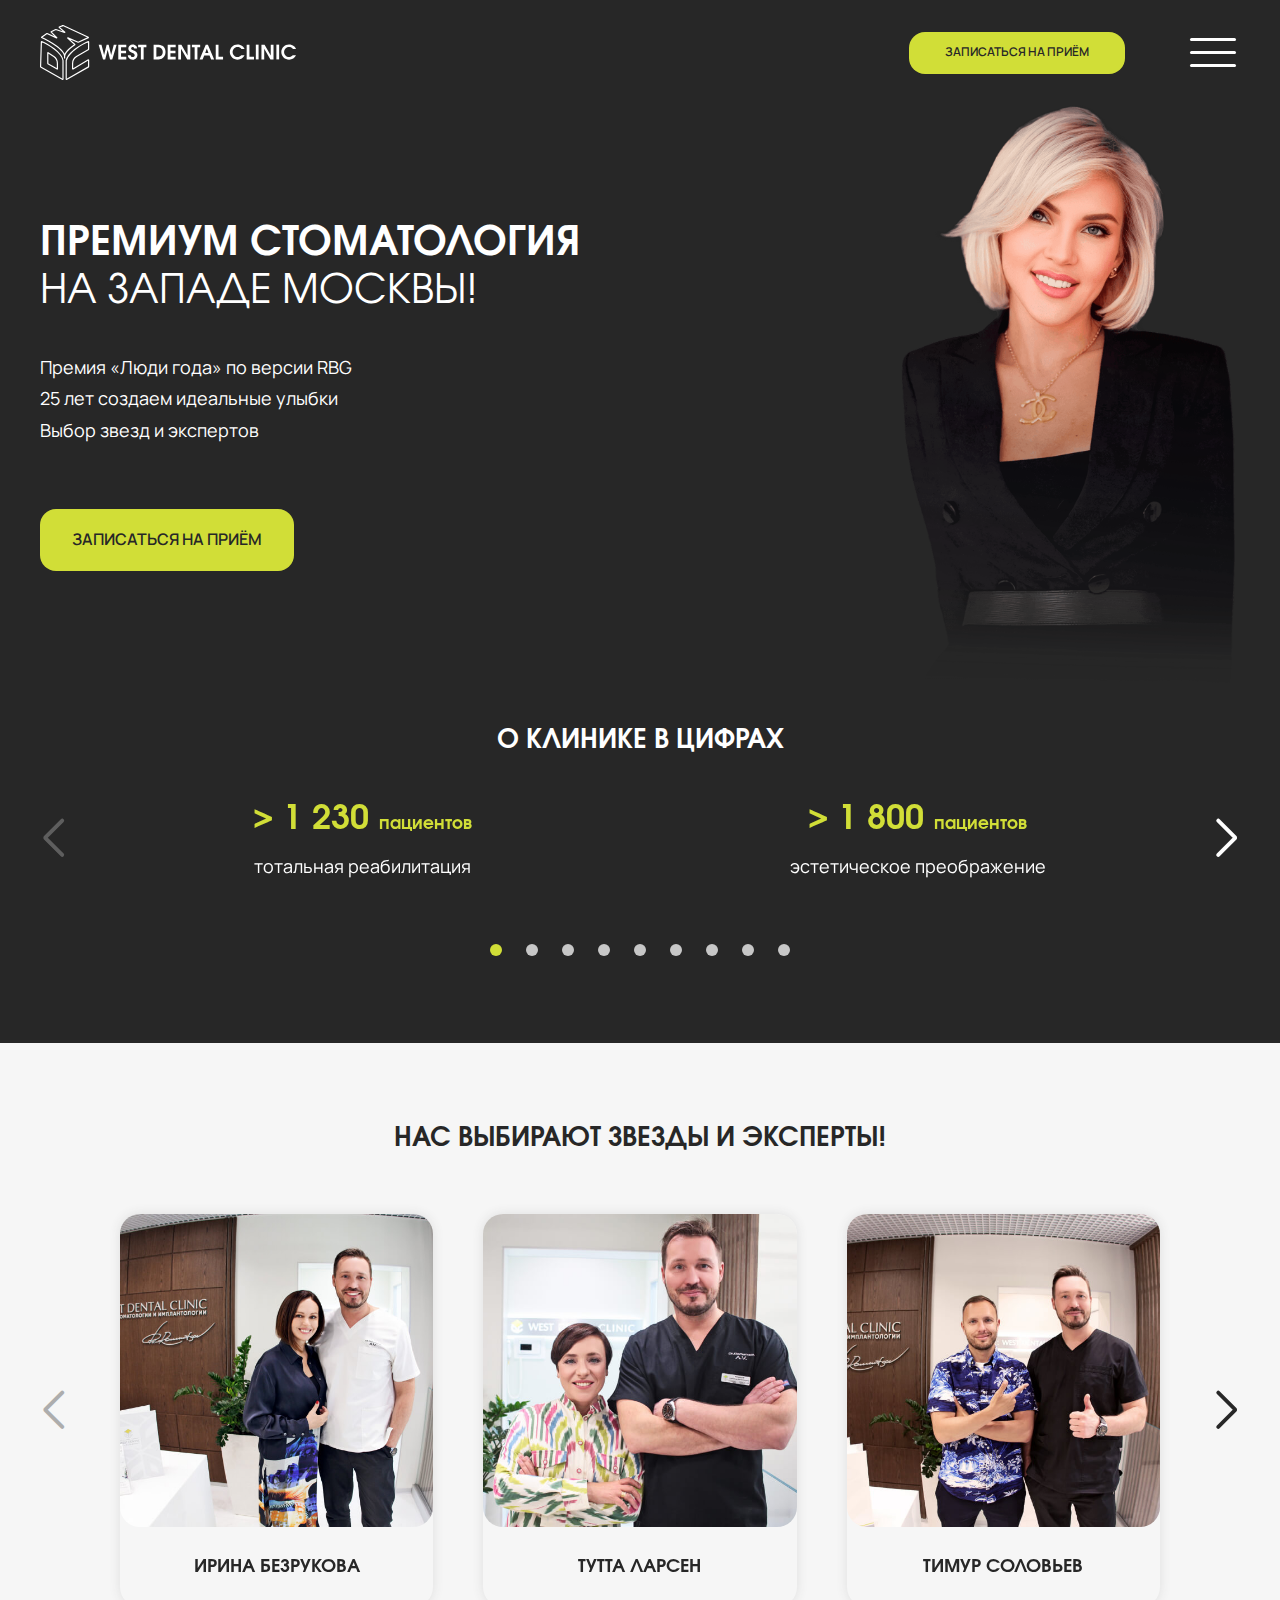
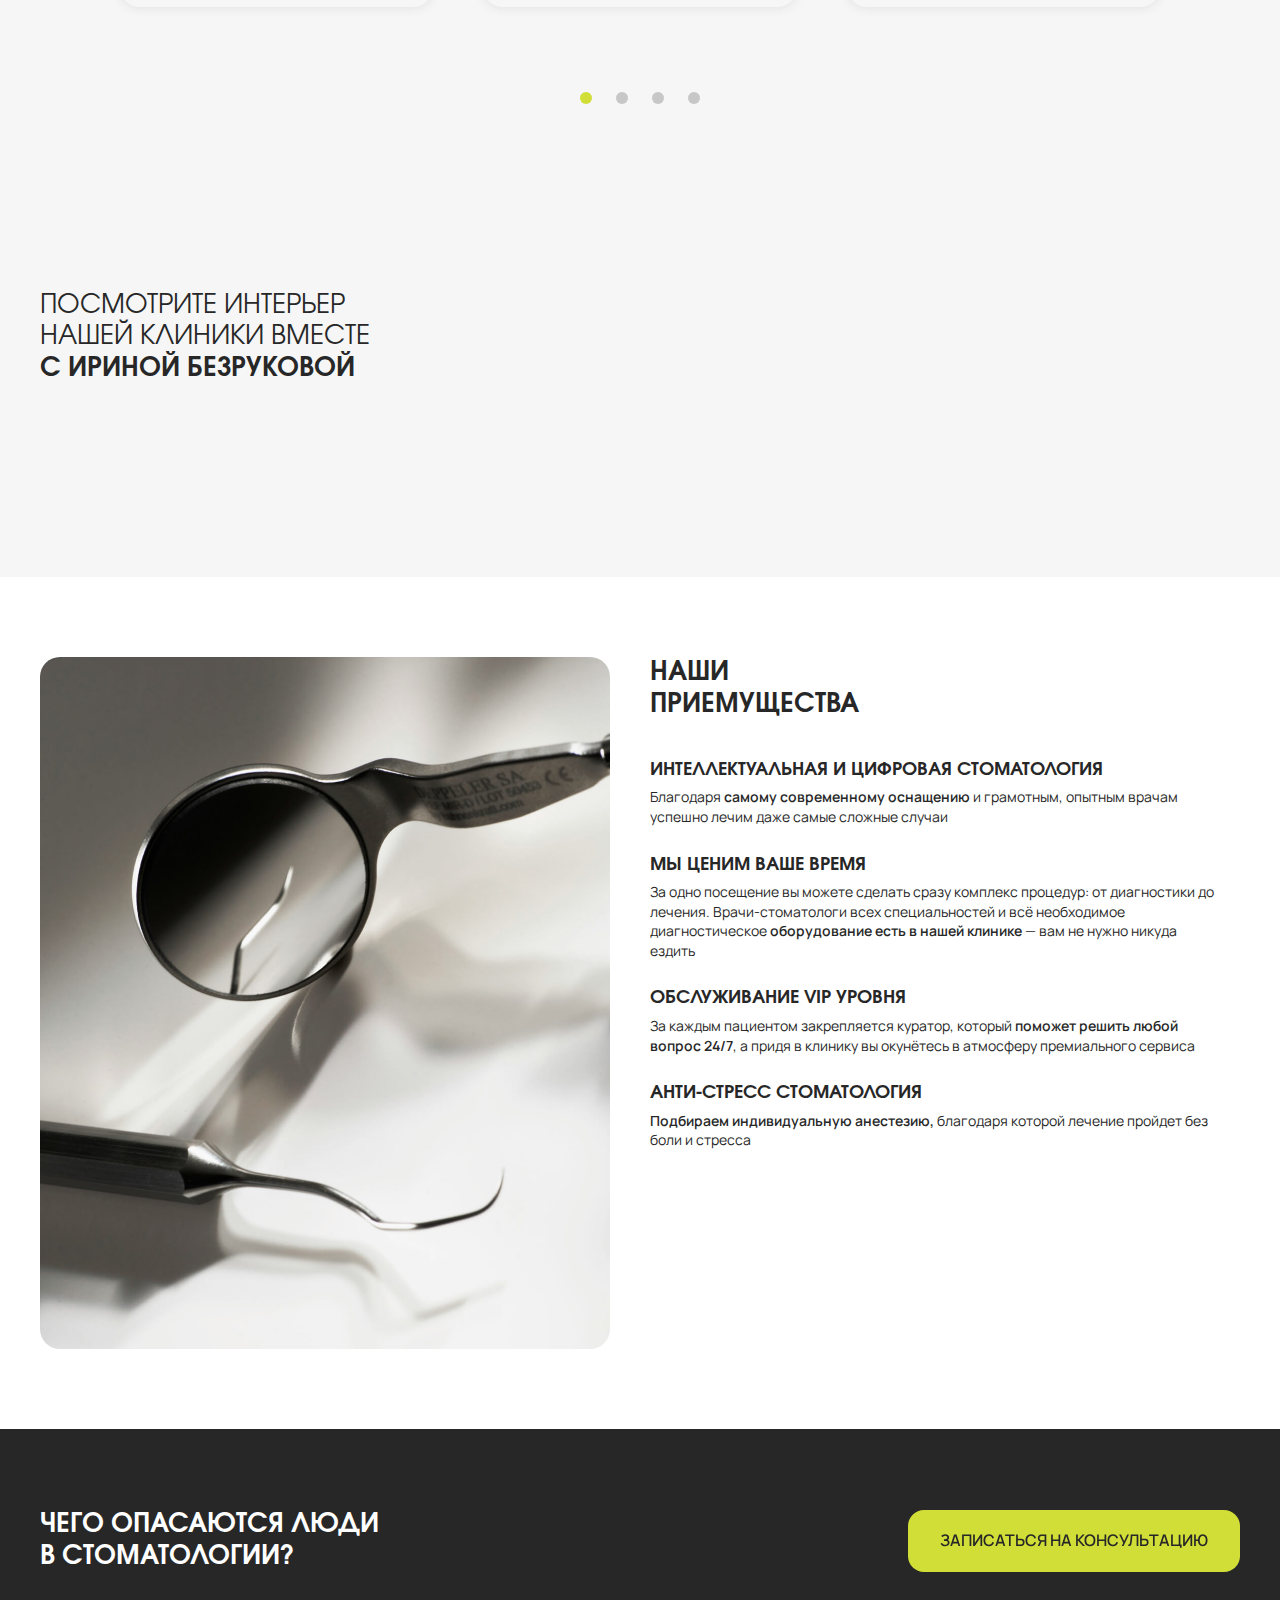
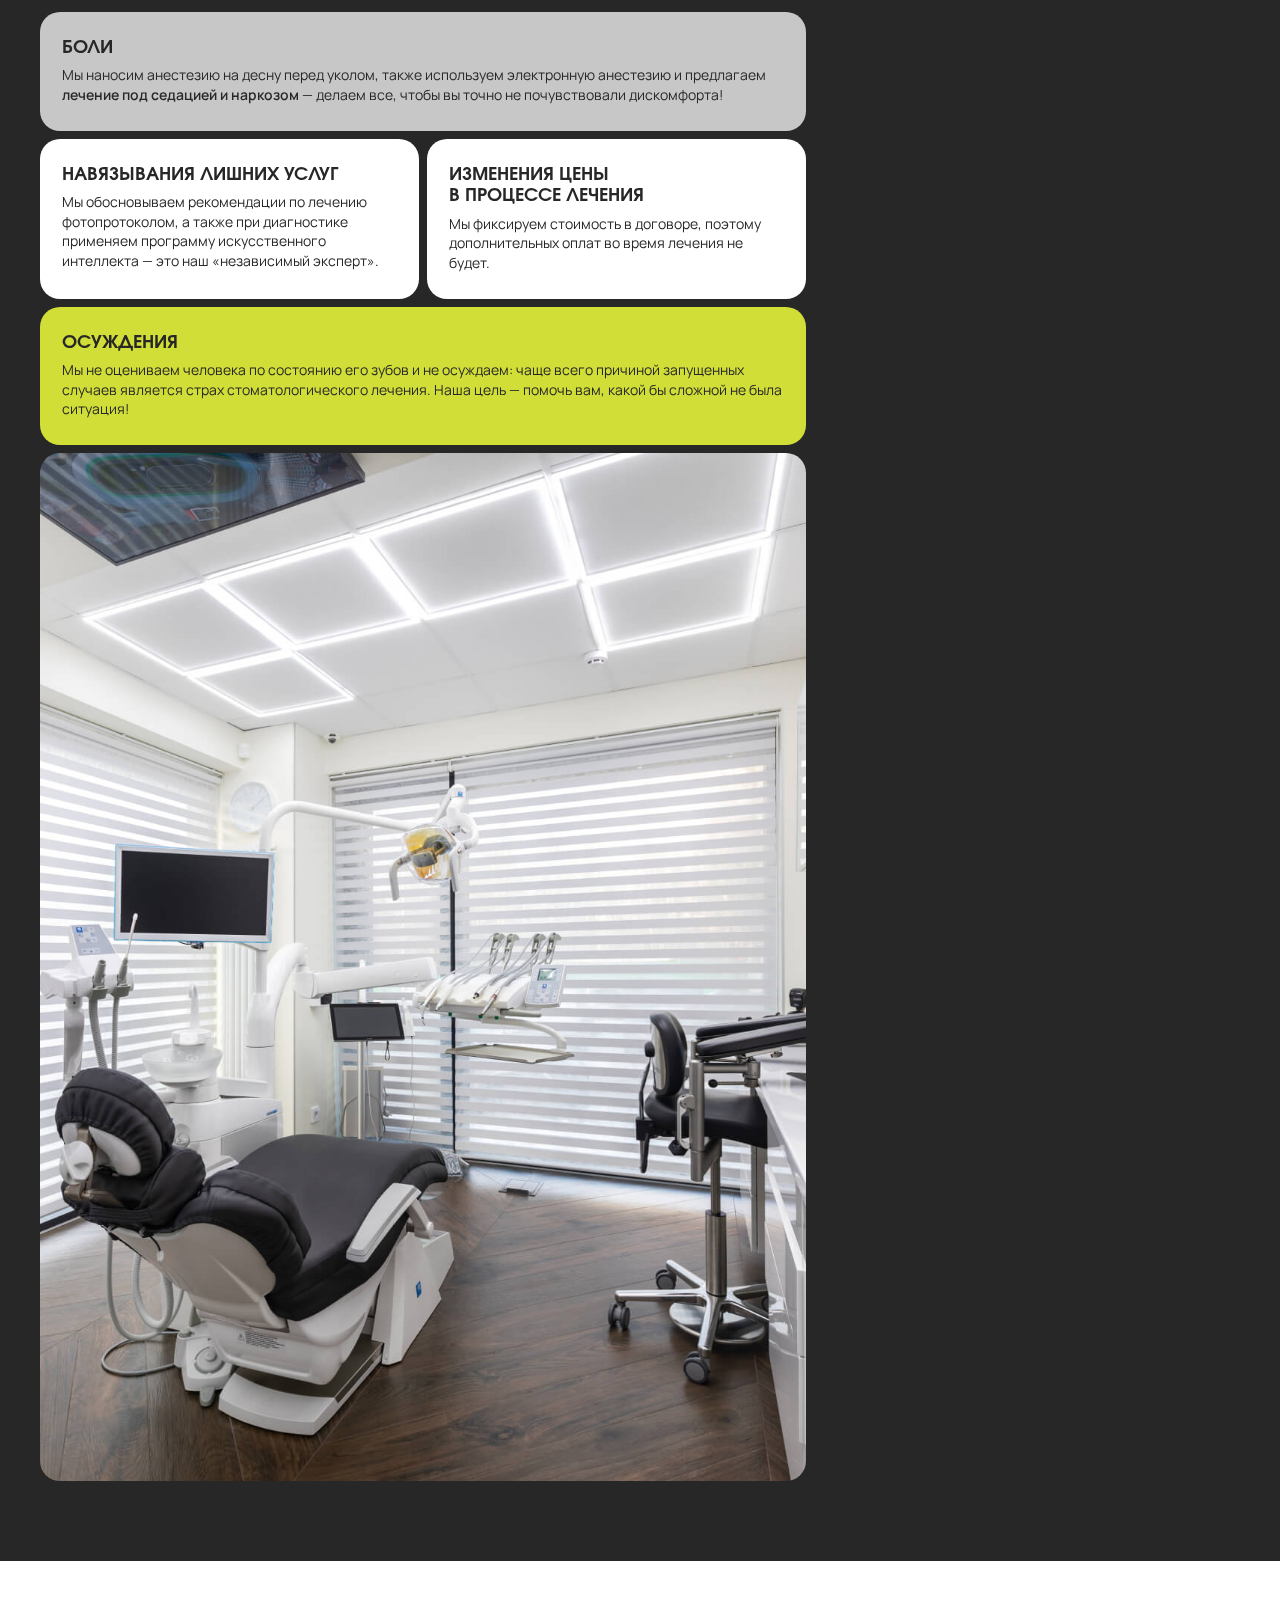
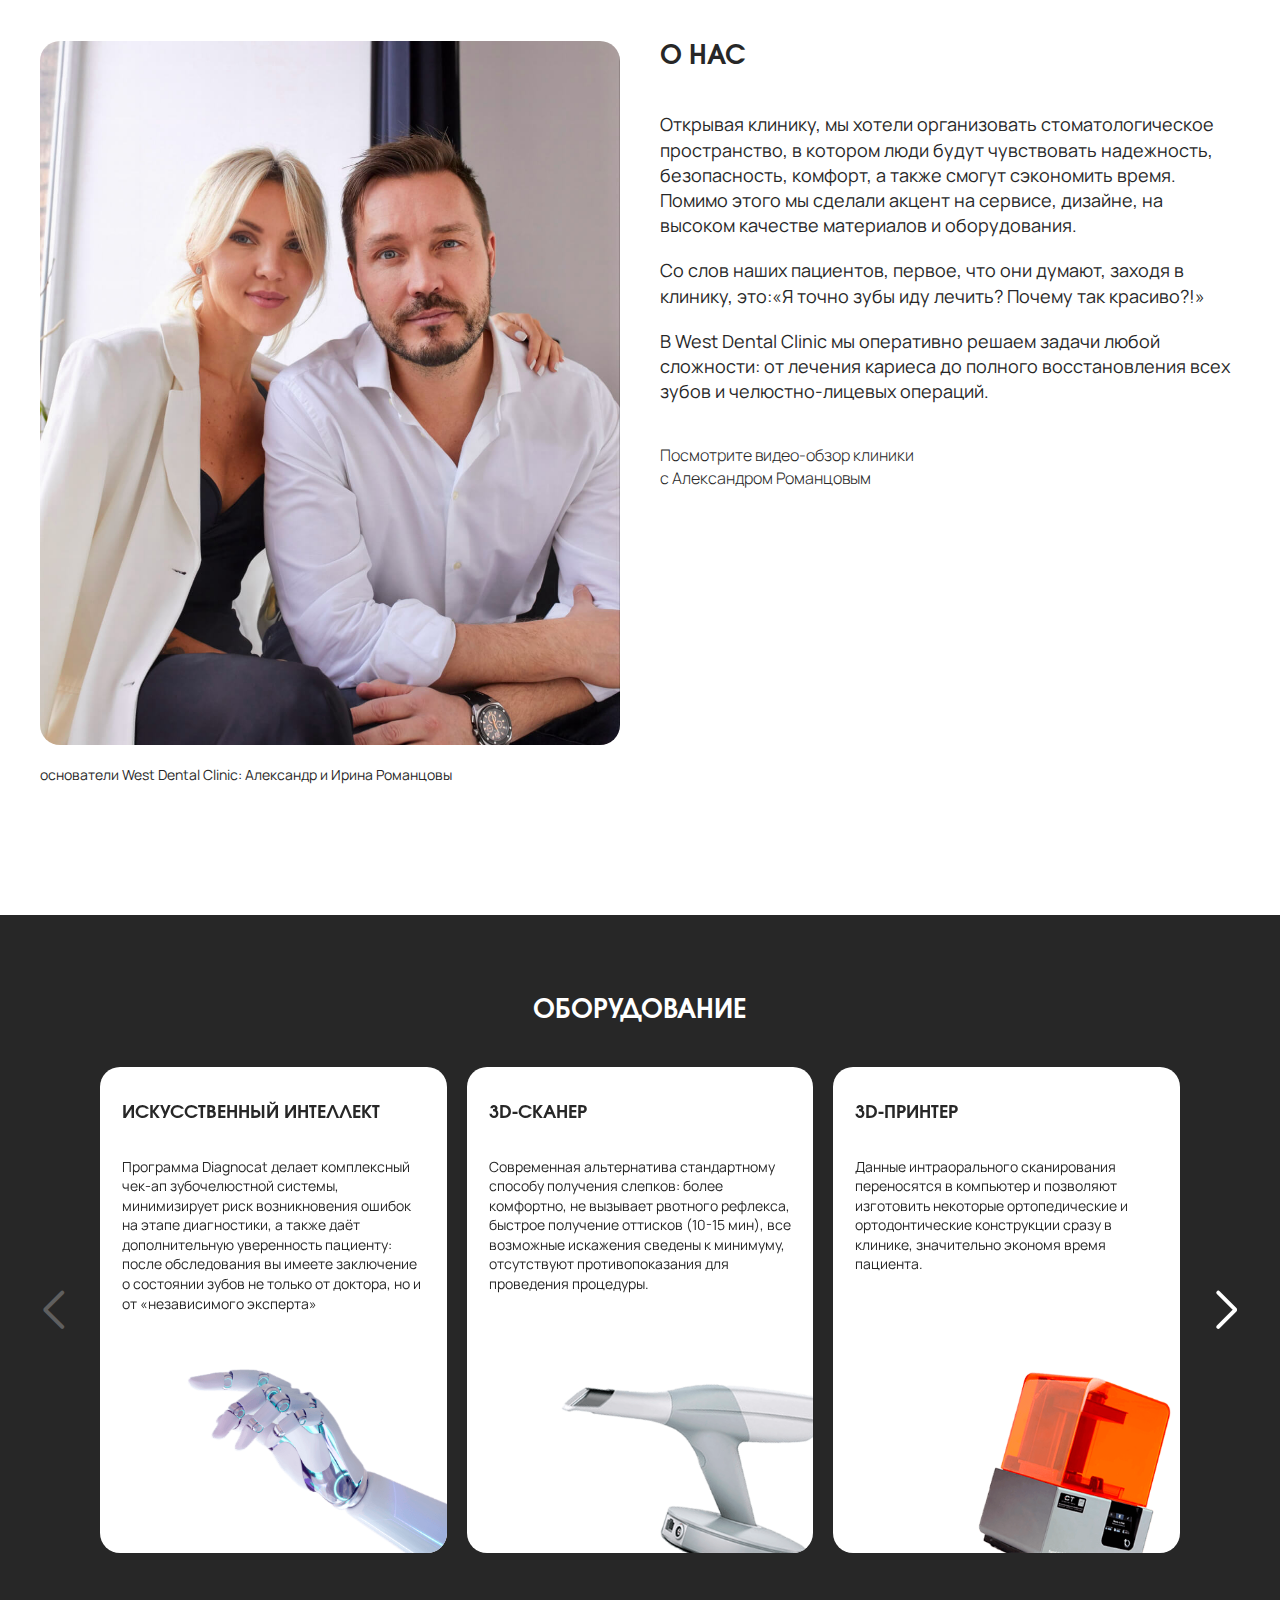
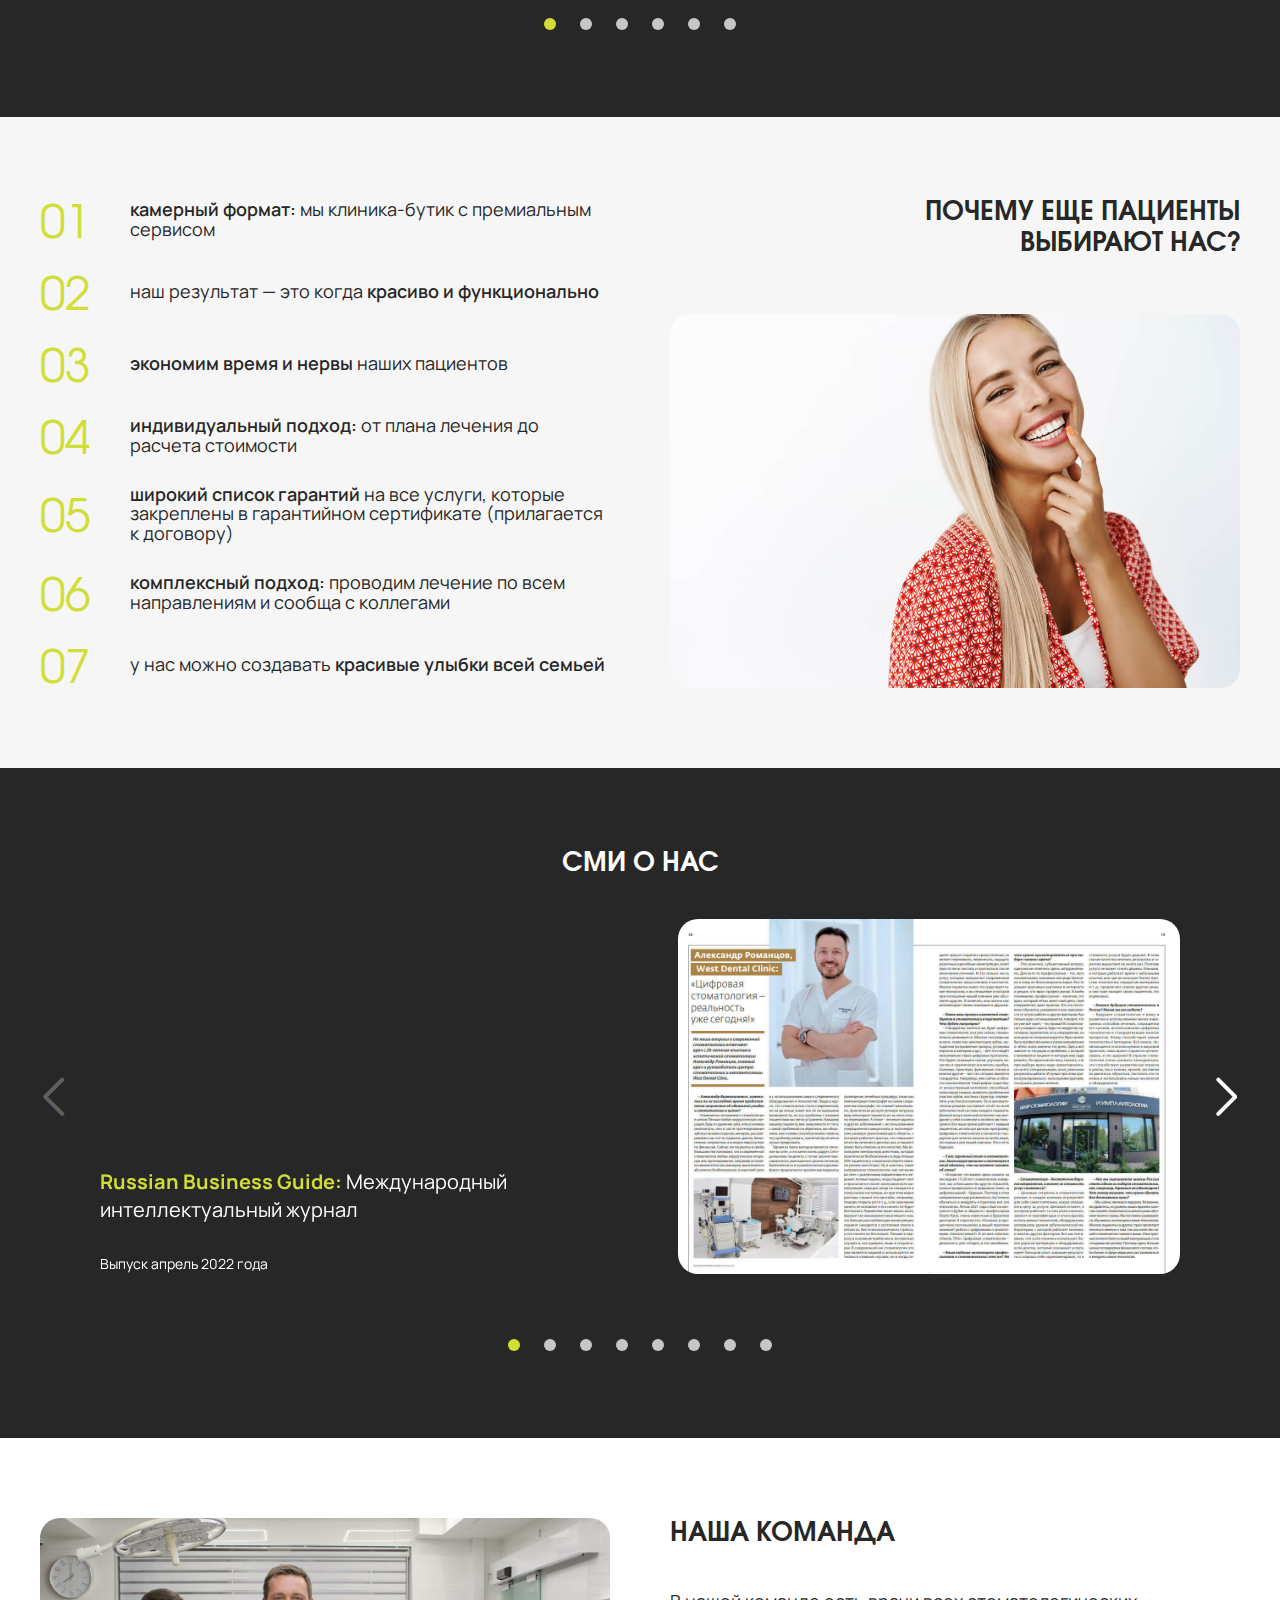
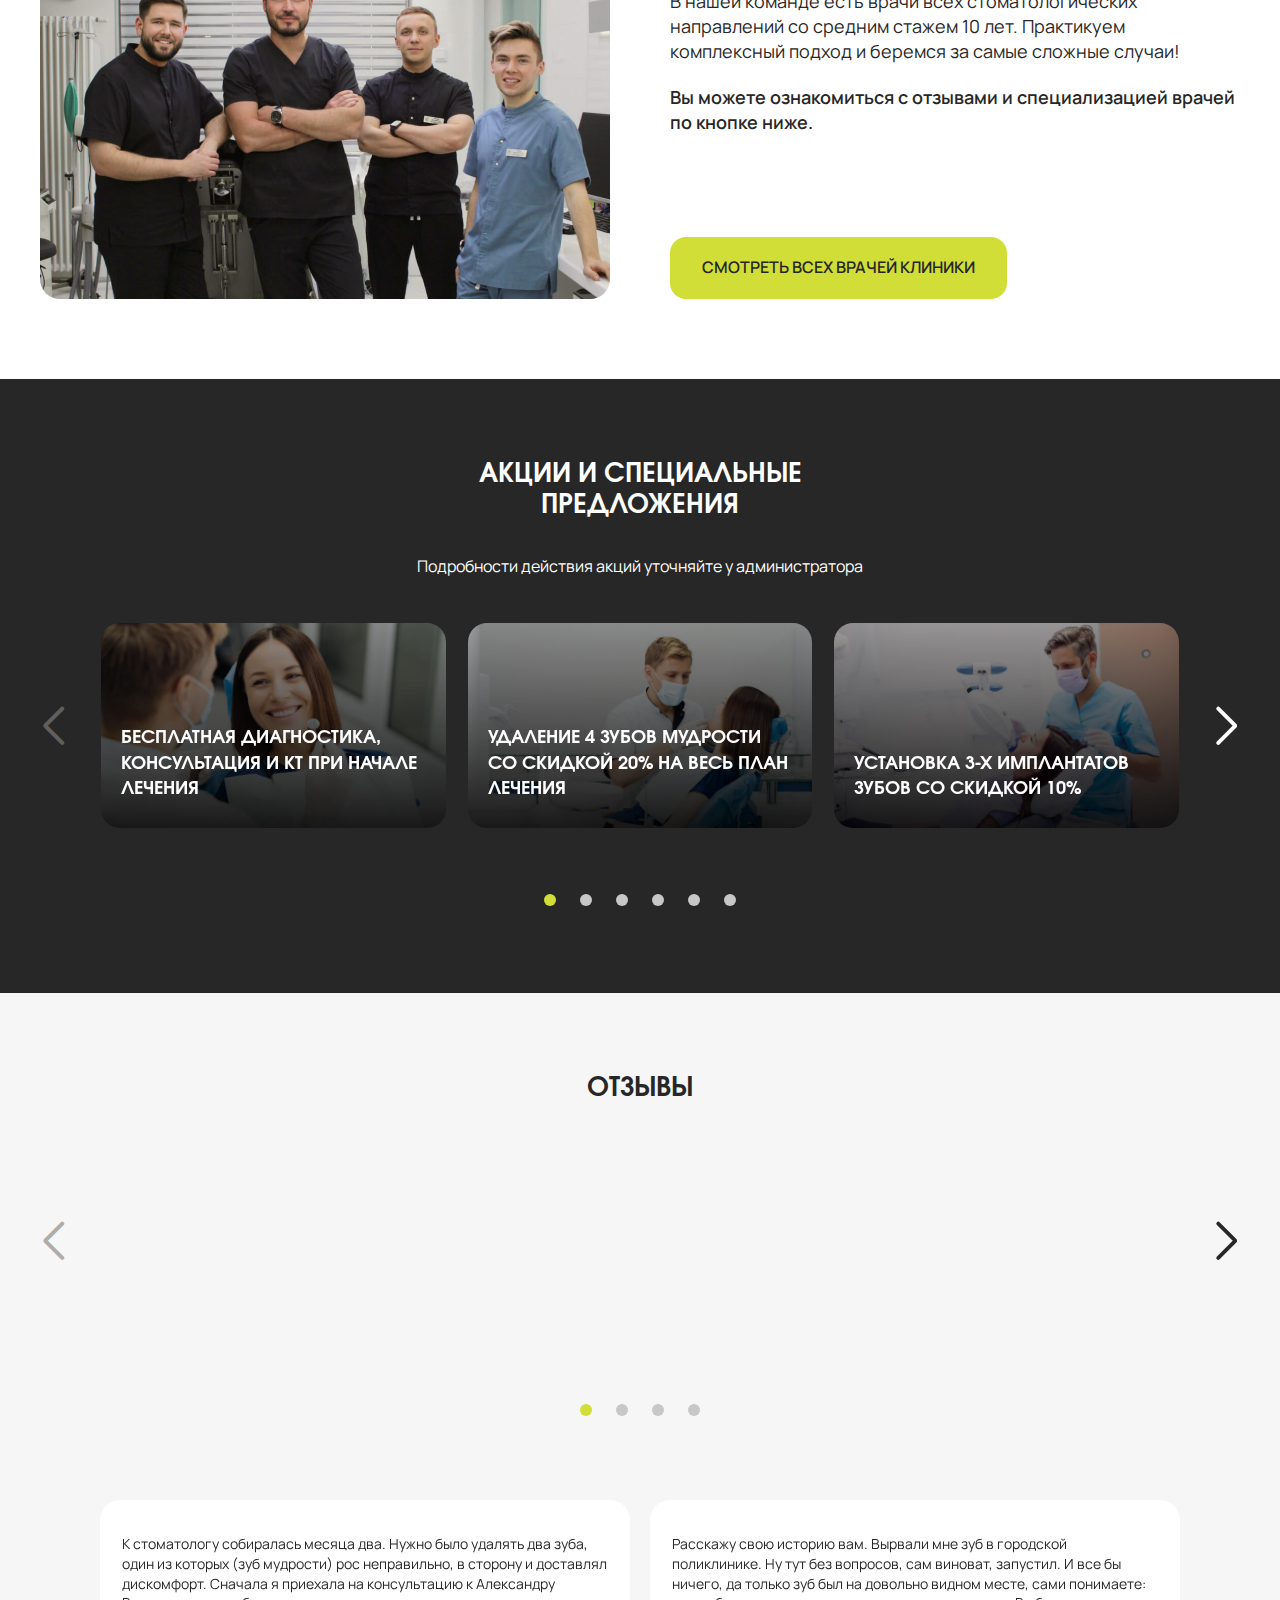
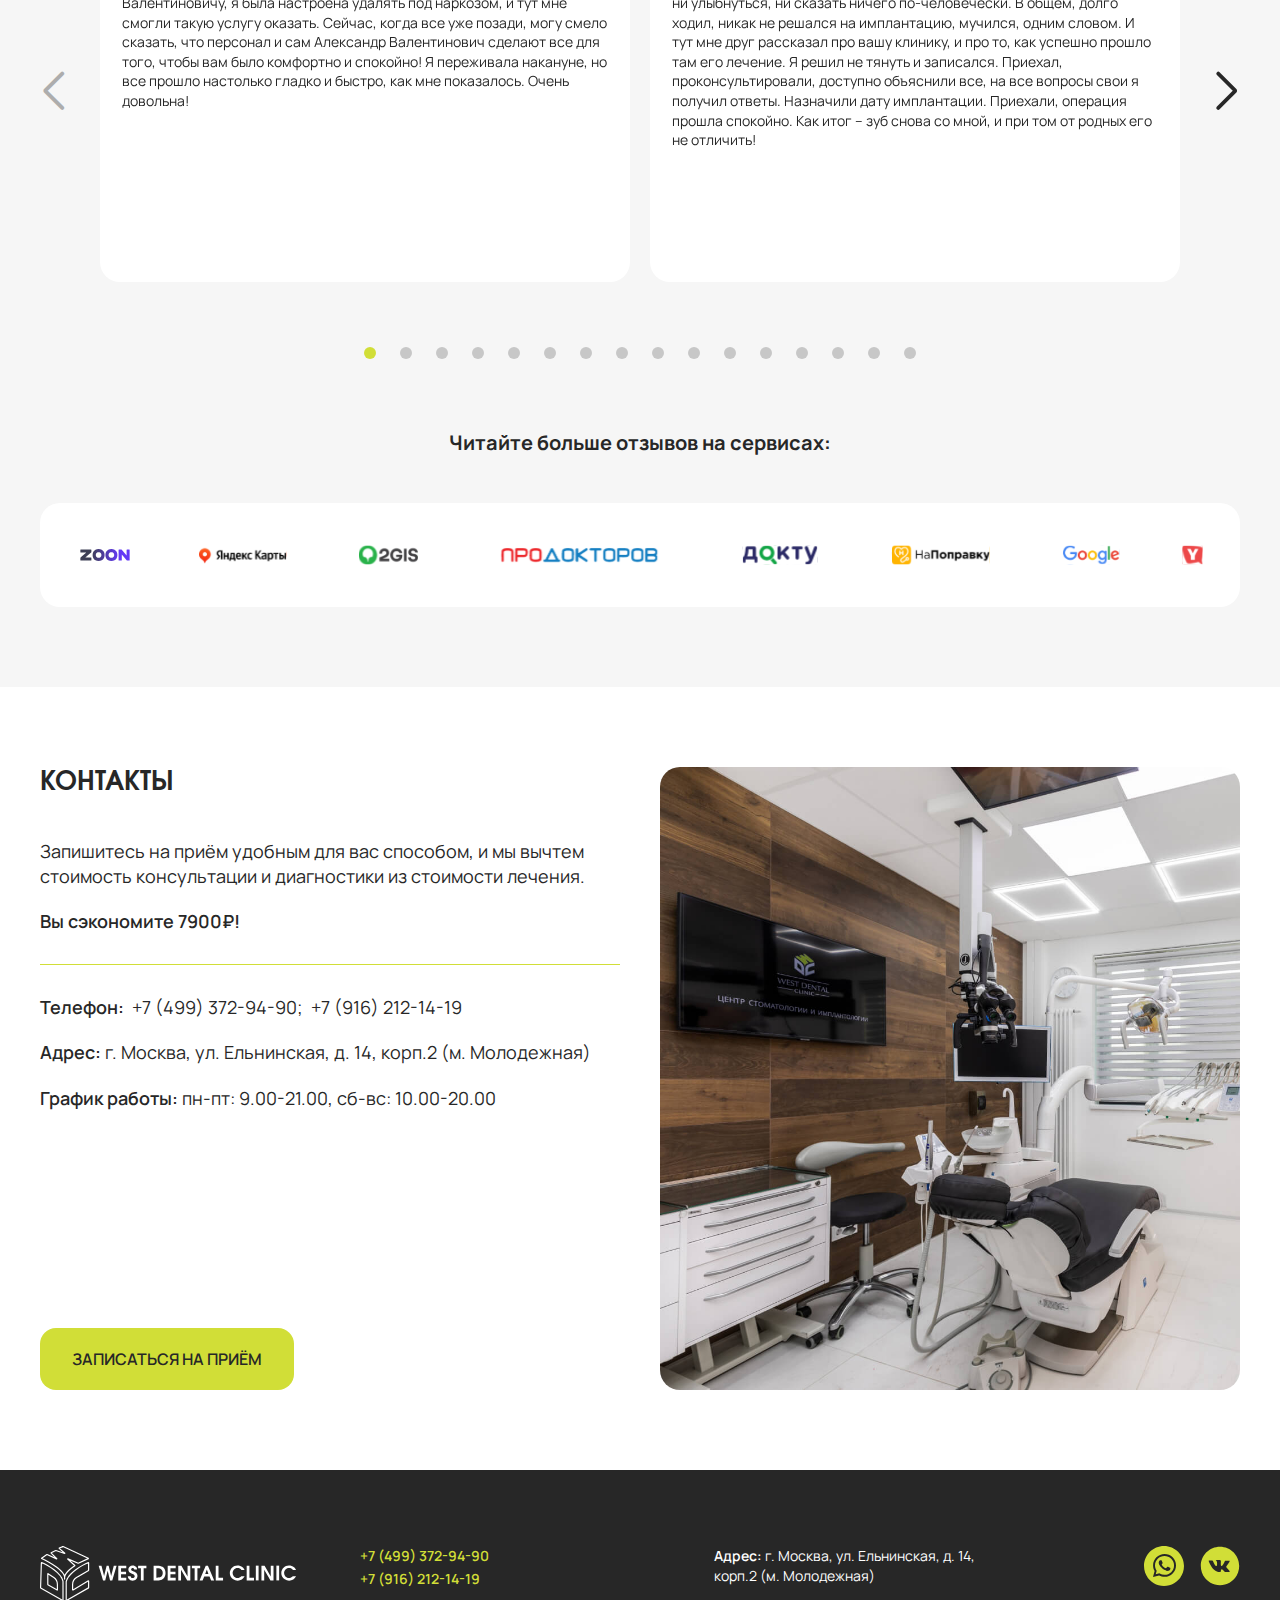
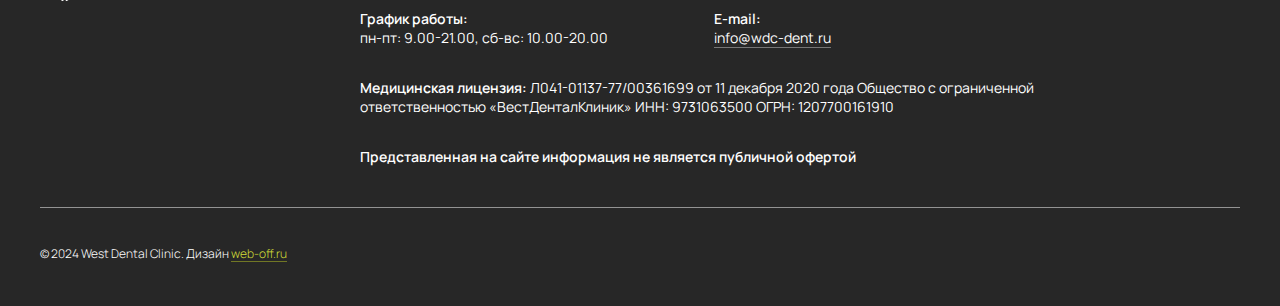
==== index.html @ 455b25b7 "header scroll" ====
﻿<!DOCTYPE html>
<html lang="ru">

<head>
    <meta charset="UTF-8">
    <meta name="viewport" content="width=device-width, initial-scale=1">
    <title>Index</title>

    <link rel="apple-touch-icon" sizes="180x180" href="./img/apple-touch-icon.png">
    <link rel="icon" type="image/png" sizes="32x32" href="./img/favicon-32x32.png">
    <link rel="icon" type="image/png" sizes="16x16" href="./img/favicon-16x16.png">
    <link rel="manifest" href="./img/site.webmanifest">
    <link rel="mask-icon" href="./img/safari-pinned-tab.svg" color="#5bbad5">
    <meta name="msapplication-TileColor" content="#00a300">
    <meta name="theme-color" content="#ffffff">

    <link rel="preconnect" href="https://fonts.googleapis.com">
    <link rel="preconnect" href="https://fonts.gstatic.com" crossorigin>
    <link href="https://fonts.googleapis.com/css2?family=Manrope:wght@200..800&display=swap" rel="stylesheet">

    <link href="https://cdn.jsdelivr.net/npm/swiper@11/swiper-bundle.min.css" rel="stylesheet">
    <link href="https://cdn.jsdelivr.net/npm/@fancyapps/ui@5.0/dist/fancybox/fancybox.css" rel="stylesheet">
    <link href="https://cdnjs.cloudflare.com/ajax/libs/animate.css/4.1.1/animate.min.css" rel="stylesheet">
    <link href="css/main.css" rel="stylesheet">
</head>

<body class="">
    <header class="header">
        <div class="container header__container">
            <a href="" class="header__logo">
                <img src="./img/logo.svg" alt="">
            </a>
            <div class="header__group">
                <address class="header__contact">
                    <a class="header__tel link" href="callto:+74993729490">+7 (499) 372-94-90</a>
                    <p class="header__address">Адрес: г. Москва, ул. Ельнинская, д. 14, корп.2 (м. Молодежная)</p>
                </address>
                <button class="btn btn_min btn_modal"><span>Записаться на приём</span></button>
                <div class="header__menu-btn">
                    <div class="hamburger">
                        <span></span>
                        <span></span>
                        <span></span>
                    </div>
                </div>
            </div>
        </div>
    </header>
    <div class="menu">
        <div class="menu__container">
            <div class="menu__close">
                <svg>
                    <use xlink:href="./img/sprite.svg#icon-close"></use>
                </svg>
            </div>
            <div class="menu__main">
                <a href="" class="menu__logo">
                    <img src="./img/logo.svg" alt="">
                </a>
                <ul class="nav">
                    <li>
                        <span>Услуги и стоимость</span>
                    </li>
                    <li><a href="">наша команда</a></li>
                    <li><a href="">Цены</a></li>
                    <li><a href="">о нас</a></li>
                    <li><a href="">отзывы</a></li>
                    <li><a href="">Контакты</a></li>
                </ul>
                <div class="menu__soc">
                    <a href="#" class="menu__soclink">
                        <img src="img/icon_wa.svg" alt="">
                    </a>
                    <a href="#" class="menu__soclink">
                        <img src="img/icon_vk.svg" alt="">
                    </a>
                </div>
                <div class="menu__contact">
                    <p><strong>Адрес:</strong> г. Москва, ул. Ельнинская, д. 14,<br>корп.2 (м. Молодежная)</p>
                    <p><strong>График работы:</strong> пн-пт: 9.00-21.00, сб-вс: 10.00-20.00</p>
                </div>
            </div>
            <div class="menu__levelwrap menu__levelwrap_2">
                <ul class="menu__2">
                    <li class="menu__back">
                        <img src="./img/back.svg" alt="">
                    </li>
                    <li class="menu__levelclose">
                        <svg>
                            <use xlink:href="./img/sprite.svg#icon-close"></use>
                        </svg>
                    </li>
                    <li><a href="">Консультация и диагностика</a></li>
                    <li>
                        <span data-menu="2_1">Лечение зубов и травм</span>
                    </li>
                    <li><a href="">Антистресс-лечение зубов<br>(наркоз, седация, закись азота)</a></li>
                    <li><a href="">Лечение ВНЧС</a></li>
                    <li>
                        <span data-menu="2_2">Имплантация</span>
                    </li>
                    <li>
                        <span data-menu="2_3">Протезирование</span>
                    </li>
                    <li>
                        <span data-menu="2_4">Хирургия</span>
                    </li>
                    <li>
                        <span data-menu="2_5">Ортодонтия</span>
                    </li>
                    <li><a href="">Детская стоматология</a></li>
                    <li><a href="">Лечение десен<br>(гингивит, пародонтоз, кровотечение)</a></li>
                    <li>
                        <span data-menu="2_6">Профессиональная гигиена<br>и отбеливание</span>
                    </li>    
                </ul>
            </div>
            <div class="menu__levelwrap">
                <ul id="menu_2_1" class="menu__3">
                    <li class="menu__back">
                        <img src="./img/back.svg" alt="">
                    </li>
                    <li class="menu__levelclose">
                        <svg>
                            <use xlink:href="./img/sprite.svg#icon-close"></use>
                        </svg>
                    </li>
                    <li><a href="">Лечение кариеса и установка пломбы</a></li>
                    <li><a href="">Лечение каналов зуба, пульпита, кисты<br>и периодонтита</a></li>
                    <li><a href="">Реставрация зуба</a></li>
                </ul>
            </div>
            <div class="menu__levelwrap">
                <ul id="menu_2_2" class="menu__3">
                    <li class="menu__back">
                        <img src="./img/back.svg" alt="">
                    </li>
                    <li class="menu__levelclose">
                        <svg>
                            <use xlink:href="./img/sprite.svg#icon-close"></use>
                        </svg>
                    </li>
                    <li><a href="">Одиночная имплантация (классическая)</a></li>
                    <li><a href="">Имплантация Аll-on-4 / Аll-on-6</a></li>
                    <li><a href="">Скуловая имплантация Zygoma</a></li>
                </ul>
            </div>
            <div class="menu__levelwrap">
                <ul id="menu_2_3" class="menu__3">
                    <li class="menu__back">
                        <img src="./img/back.svg" alt="">
                    </li>
                    <li class="menu__levelclose">
                        <svg>
                            <use xlink:href="./img/sprite.svg#icon-close"></use>
                        </svg>
                    </li>
                    <li><a href="">Коронки</a></li>
                    <li><a href="">Виниры</a></li>
                    <li><a href="">Съемные протезы</a></li>
                    <li><a href="">Протезирование на имплантатах</a></li>
                </ul>
            </div>
            <div class="menu__levelwrap">
                <ul id="menu_2_4" class="menu__3">
                    <li class="menu__back">
                        <img src="./img/back.svg" alt="">
                    </li>
                    <li class="menu__levelclose">
                        <svg>
                            <use xlink:href="./img/sprite.svg#icon-close"></use>
                        </svg>
                    </li>
                    <li><a href="">Удаление зубов без боли</a></li>
                    <li><a href="">Удаление зубов мудрости</a></li>
                    <li><a href="">Удаление кисты зуба</a></li>
                    <li><a href="">Пластика уздечки языка</a></li>
                    <li><a href="">Пластика десны</a></li>
                    <li><a href="">Костная пластика</a></li>
                </ul>
            </div>
            <div class="menu__levelwrap">
                <ul id="menu_2_5" class="menu__3">
                    <li class="menu__back">
                        <img src="./img/back.svg" alt="">
                    </li>
                    <li class="menu__levelclose">
                        <svg>
                            <use xlink:href="./img/sprite.svg#icon-close"></use>
                        </svg>
                    </li>
                    <li><a href="">Брекеты</a></li>
                    <li><a href="">Элайнеры</a></li>
                    <li><a href="">Пластинки для детей</a></li>
                </ul>
            </div>
            <div class="menu__levelwrap">
                <ul id="menu_2_6" class="menu__3">
                    <li class="menu__back">
                        <img src="./img/back.svg" alt="">
                    </li>
                    <li class="menu__levelclose">
                        <svg>
                            <use xlink:href="./img/sprite.svg#icon-close"></use>
                        </svg>
                    </li>
                    <li><a href="">Чистка и удаление зубного камня</a></li>
                    <li><a href="">Отбеливание зубов</a></li>
                </ul>
            </div>
        </div>
    </div>
    <main class="main">
        <article class="article intro article_black article_first">
            <div class="container">
                <div class="intro__desc">
                    <h1 class="title title_h1">
                        Премиум&nbsp;стоматология
                        <span>на&nbsp;западе&nbsp;Москвы!</span>
                    </h1>
                    <p class="intro__subdesc">
                        <span>Премия «Люди года» по версии RBG</span> 
                        <span>25 лет создаем идеальные улыбки</span> 
                        <span>Выбор звезд и экспертов</span>
                    </p>
                    <button class="btn btn_modal"><span>Записаться на приём</span></button>
                </div>
                <img src="./img/intro.png" alt="" class="intro__pic">
            </div>
        </article>
        <article class="article stat article_black">
            <div class="container">
                <h2 class="title title_h2 title_center">О клинике в цифрах</h2>
                <div class="galwrap">
                    <div id="stat-gal" class="stat-gal swiper">
                        <div class="swiper-wrapper">
                            <div class="swiper-slide">
                                <p class="stat-gal__am">
                                    > 1 230 <span>пациентов</span>
                                </p>
                                <p class="stat-gal__desc">тотальная реабилитация</p>
                            </div>
                            <div class="swiper-slide">
                                <p class="stat-gal__am">
                                    > 1 800 <span>пациентов</span>
                                </p>
                                <p class="stat-gal__desc">эстетическое преображение</p>
                            </div>
                            <div class="swiper-slide">
                                <p class="stat-gal__am">
                                    > 5 500 <span>пациентов</span>
                                </p>
                                <p class="stat-gal__desc">терапевтическое лечение</p>
                            </div>
                            <div class="swiper-slide">
                                <p class="stat-gal__am">
                                    > 2 100 <span>пациентов</span>
                                </p>
                                <p class="stat-gal__desc">импланатация</p>
                            </div>
                            <div class="swiper-slide">
                                <p class="stat-gal__am">
                                    > 2 100 <span>маленьких&nbsp;пациентов</span>
                                </p>
                                <p class="stat-gal__desc">детское лечение</p>
                            </div>
                            <div class="swiper-slide">
                                <p class="stat-gal__am">
                                    > 1 900 <span>пациентов</span>
                                </p>
                                <p class="stat-gal__desc">лечение под наркозом</p>
                            </div>
                            <div class="swiper-slide">
                                <p class="stat-gal__am">
                                    > 800 <span>пациентов</span>
                                </p>
                                <p class="stat-gal__desc">исправление прикуса</p>
                            </div>
                            <div class="swiper-slide">
                                <p class="stat-gal__am">
                                    > 1 100 <span>пациентов</span>
                                </p>
                                <p class="stat-gal__desc">удаление зубов</p>
                            </div>
                            <div class="swiper-slide">
                                <p class="stat-gal__am">
                                    > 400 <span>пациентов</span>
                                </p>
                                <p class="stat-gal__desc">лечение десен</p>
                            </div>
                            <div class="swiper-slide">
                                <p class="stat-gal__am">
                                    > 2 245 <span>пациентов</span>
                                </p>
                                <p class="stat-gal__desc stat-gal__desc_min">восстановление зубного ряда (протезы)</p>
                            </div>
                        </div>
                    </div>
                    <div id="stat-prev" class="swiper-button swiper-button-prev"></div>
                    <div id="stat-next" class="swiper-button swiper-button-next"></div>
                </div>
                <div id="stat-pagination" class="swiper-pagination"></div>
            </div>
        </article>
        <article class="article star">
            <div class="container">
                <h2 class="title title_h2 title_center">Нас выбирают звезды и эксперты!</h2>
                <div class="galwrap">
                    <div id="star-gal" class="star-gal swiper">
                        <div class="swiper-wrapper">
                            <div class="swiper-slide">
                                <a href="./img/star_1_big.jpg" class="swiper-slide__inner" data-fancybox="star-gal"
                                    data-caption="Ирина Безрукова">
                                    <img src="./img/star_1.jpg" alt="" class="star-gal__pic">
                                    <p class="star-gal__name">Ирина Безрукова</p>
                                </a>
                            </div>
                            <div class="swiper-slide">
                                <a href="./img/star_2_big.jpg" class="swiper-slide__inner" data-fancybox="star-gal"
                                    data-caption="Тутта Ларсен">
                                    <img src="./img/star_2.jpg" alt="" class="star-gal__pic">
                                    <p class="star-gal__name">Тутта Ларсен</p>
                                </a>
                            </div>
                            <div class="swiper-slide">
                                <a href="./img/star_3_big.jpg" class="swiper-slide__inner" data-fancybox="star-gal"
                                    data-caption="Тимур Соловьев">
                                    <img src="./img/star_3.jpg" alt="" class="star-gal__pic">
                                    <p class="star-gal__name">Тимур Соловьев</p>
                                </a>
                            </div>
                            <div class="swiper-slide">
                                <a href="./img/star_4_big.jpg" class="swiper-slide__inner" data-fancybox="star-gal"
                                    data-caption="Алексей Гаврилов">
                                    <img src="./img/star_4.jpg" alt="" class="star-gal__pic">
                                    <p class="star-gal__name">Алексей Гаврилов</p>
                                </a>
                            </div>
                            <div class="swiper-slide">
                                <a href="./img/star_5_big.jpg" class="swiper-slide__inner" data-fancybox="star-gal"
                                    data-caption="Никита Дацков">
                                    <img src="./img/star_5.jpg" alt="" class="star-gal__pic">
                                    <p class="star-gal__name">Никита Дацков</p>
                                </a>
                            </div>
                            <div class="swiper-slide">
                                <a href="./img/star_6_big.jpg" class="swiper-slide__inner" data-fancybox="star-gal"
                                    data-caption="Валерий Колосков">
                                    <img src="./img/star_6.jpg" alt="" class="star-gal__pic">
                                    <p class="star-gal__name">Валерий Колосков</p>
                                </a>
                            </div>
                        </div>
                    </div>
                    <div id="star-prev" class="swiper-button swiper-button-prev"></div>
                    <div id="star-next" class="swiper-button swiper-button-next"></div>
                </div>
                <div id="star-pagination" class="swiper-pagination"></div>
                <div class="interier">
                    <h4 class="title title_h4 interier__title">
                        Посмотрите интерьер<br>нашей клиники вместе 
                        <strong>с&nbsp;Ириной&nbsp;Безруковой</strong>
                    </h4>
                    <div class="interier__videowrap">
                        <div class="interier__videoinner">
                            <iframe src="https://www.youtube.com/embed/xrrBVyq8SDc"
                                title="Ирина Безрукова в West Dental Clinic" frameborder="0"
                                allow="accelerometer; clipboard-write; encrypted-media; gyroscope; picture-in-picture; web-share"
                                referrerpolicy="strict-origin-when-cross-origin" allowfullscreen>
                            </iframe>
                        </div>
                    </div>
                </div>
            </div>
        </article>
        <article class="article adv">
            <div class="container">
                <div class="adv__wrap">
                    <div class="adv__picwrap">
                        <img class="adv__pic" src="./img/advantage.jpg" alt="">
                    </div>
                    <div class="adv__desc">
                        <h2 class="title title_h2">наши<br>приемущества</h2>
                        <h4 class="title title_h4">Интеллектуальная и цифровая стоматология</h4>
                        <p>Благодаря <strong>самому современному оснащению</strong> и грамотным, опытным врачам успешно
                            лечим даже самые сложные случаи</p>
                        <h4 class="title title_h4">Мы ценим ваше время</h4>
                        <p>За одно посещение вы можете сделать сразу комплекс процедур:
                            от диагностики до лечения. Врачи-стоматологи всех специальностей
                            и всё необходимое диагностическое <strong>оборудование есть в нашей клинике</strong> — вам
                            не нужно никуда ездить</p>
                        <h4 class="title title_h4">Обслуживание VIP уровня</h4>
                        <p>За каждым пациентом закрепляется куратор, который <strong>поможет решить любой вопрос 24/7</strong>, а придя в
                            клинику вы окунётесь в атмосферу премиального сервиса</p>
                        <h4 class="title title_h4">Анти-стресс стоматология</h4>
                        <p><strong>Подбираем индивидуальную анестезию,</strong> благодаря которой лечение пройдет без боли и стресса</p>
                    </div>
                </div>
            </div>
        </article>
        <article class="article fear article_black">
            <div class="container">
                <h2 class="title title_h2">
                    <span>Чего опасаются люди<br>в стоматологии?</span>
                    <button class="btn btn_modal"><span>Записаться на консультацию</span></button>
                </h2>
                <div class="fear__wrap">
                    <div class="galwrap">
                        <div id="fear-gal" class="fear-gal swiper">
                            <div class="swiper-wrapper fear__desc">
                                <div class="swiper-slide fear__pain">
                                    <h4 class="title title_h4">Боли</h4>
                                    <p class="fear__text">Мы наносим анестезию на десну перед уколом, также используем
                                        электронную анестезию и предлагаем
                                        <strong>лечение под седацией и наркозом</strong> — делаем все, чтобы вы точно не
                                        почувствовали дискомфорта!
                                    </p>
                                </div>
                                <div class="swiper-slide fear__serv">
                                    <h4 class="title title_h4">Навязывания лишних услуг</h4>
                                    <p class="fear__text">Мы обосновываем рекомендации по лечению фотопротоколом,
                                        а также при диагностике применяем программу искусственного интеллекта — это наш
                                        «независимый эксперт».
                                    </p>
                                </div>
                                <div class="swiper-slide fear__price">
                                    <h4 class="title title_h4">Изменения цены<br>в процессе лечения</h4>
                                    <p class="fear__text">Мы фиксируем стоимость в договоре, поэтому дополнительных оплат во
                                        время лечения не будет.
                                    </p>
                                </div>
                                <div class="swiper-slide fear__cen">
                                    <h4 class="title title_h4">Осуждения</h4>
                                    <p class="fear__text">Мы не оцениваем человека по состоянию его зубов и не осуждаем: чаще
                                        всего причиной запущенных
                                        случаев является страх стоматологического лечения. Наша цель — помочь вам, какой бы
                                        сложной не была ситуация!
                                    </p>
                                </div>
                            </div>
                        </div>
                    </div>
                    <div id="fear-pagination" class="swiper-pagination"></div>
                    <div class="fear__picwrap">
                        <img class="fear__pic" src="./img/fear.jpg" alt="">
                    </div>
                </div>
            </div>
        </article>
        <article class="article about">
            <div class="container">
                <div class="about__wrap">
                    <div class="about__picblock">
                        <div class="about__picwrap">
                            <img class="about__pic" src="./img/about.jpg" alt="">
                        </div>
                        <span>основатели West Dental Clinic: Александр и Ирина Романцовы</span>
                    </div>
                    <div class="about__desc">
                        <h2 class="title title_h2">О нас</h2>
                        <p>Открывая клинику, мы хотели организовать стоматологическое пространство, в котором люди будут
                            чувствовать надежность, безопасность, комфорт, а также смогут сэкономить время. Помимо этого
                            мы сделали акцент на сервисе, дизайне,
                            на высоком качестве материалов и оборудования.
                        </p>
                        <p>Со слов наших пациентов, первое, что они думают, заходя
                            в клинику, это:«Я точно зубы иду лечить? Почему так красиво?!»
                        </p>
                        <p>В West Dental Clinic мы оперативно решаем задачи любой сложности: от лечения кариеса до
                            полного восстановления всех зубов и челюстно-лицевых операций.
                        </p>
                    </div>
                    <div class="about__video">
                        <p>Посмотрите видео-обзор клиники<br>с Александром Романцовым</p>
                        <div class="about__videowrap">
                            <div class="about__videoinner">
                                <iframe src="https://www.youtube.com/embed/AF09x-DdxAo" 
                                    title="Романцов А.В. о стоматологии West Dental Clinic" 
                                    frameborder="0"
                                    policy="strict-origin-when-cross-origin"
                                    allowfullscreen>
                                </iframe>
                            </div>
                        </div>
                    </div>
                </div>
            </div>
        </article>
        <article class="article eq article_black">
            <div class="container">
                <h2 class="title title_h2 title_center">оборудование</h2>
                <div class="galwrap">
                    <div id="eq-gal" class="eq-gal swiper">
                        <div class="swiper-wrapper">
                            <div class="swiper-slide">
                                <div class="eq-gal__desc">
                                    <h4 class="title title_h4">Искусственный интеллект</h4>
                                    <span>
                                        Программа Diagnocat делает комплексный чек-ап зубочелюстной системы, минимизирует риск возникновения ошибок на этапе диагностики, а также даёт дополнительную уверенность пациенту: после обследования 
                                        вы имеете заключение о состоянии 
                                        зубов не только от доктора, 
                                        но и от «независимого эксперта»
                                    </span>
                                </div>
                                <img class="eq-gal__pic" src="./img/eq_1.png" alt="">
                            </div>
                            <div class="swiper-slide">
                                <div class="eq-gal__desc">
                                    <h4 class="title title_h4">3D-сканер</h4>
                                    <span>
                                        Современная альтернатива стандартному способу получения слепков: более комфортно, не вызывает рвотного рефлекса, быстрое получение оттисков (10-15 мин), все возможные искажения сведены к минимуму, отсутствуют противопоказания 
                                        для проведения процедуры.
                                    </span>
                                </div>
                                <img class="eq-gal__pic" src="./img/eq_2.png" alt="">
                            </div>
                            <div class="swiper-slide">
                                <div class="eq-gal__desc">
                                    <h4 class="title title_h4">3D-принтер</h4>
                                    <span>
                                        Данные интраорального сканирования переносятся в компьютер и позволяют изготовить некоторые ортопедические и ортодонтические конструкции сразу 
                                        в клинике, значительно экономя время пациента.
                                    </span>
                                </div>
                                <img class="eq-gal__pic" src="./img/eq_3.png" alt="">
                            </div>
                            <div class="swiper-slide">
                                <div class="eq-gal__desc">
                                    <h4 class="title title_h4">Микроскоп</h4>
                                    <span>
                                        Благодаря многократному увеличению, лечение зуба проводится максимально тщательно,  точно и без травм. Позволяет минимизировать риск возникновения необходимости перелечивать зуб.
                                    </span>
                                </div>
                                <img class="eq-gal__pic" src="./img/eq_4.png" alt="">
                            </div>
                            <div class="swiper-slide">
                                <div class="eq-gal__desc">
                                    <h4 class="title title_h4">Цифровой рентген</h4>
                                    <span>
                                        Технология позволяет получить изображения высокого качества с минимальной дозой облучения, а также обеспечивает возможность мгновенного просмотра и обработки снимков, что значительно повышает комфорт пациента и экономит время.
                                    </span>
                                </div>
                                <img class="eq-gal__pic" src="./img/eq_5.png" alt="">
                            </div>
                            <div class="swiper-slide">
                                <div class="eq-gal__desc">
                                    <h4 class="title title_h4">КТ</h4>
                                    <span>
                                        Трехмерное изображение зубов и челюстей дает возможность получить точную и детальную визуализацию структуры зубов и окружающих тканей. С помощью КТ можно выявлять проблемы, которые недоступны для обычного рентгена. Необходим для планирования сложных видов лечения.
                                    </span>
                                </div>
                                <img class="eq-gal__pic" src="./img/eq_6.png" alt="">
                            </div>
                            <div class="swiper-slide">
                                <div class="eq-gal__desc">
                                    <h4 class="title title_h4">Электронная анестезия</h4>
                                    <span>
                                        После внесения в компьютер данных о пациенте, система сама рассчитывает нужную дозу анестетика, подстраиваясь под строение тканей каждого пациента. Процедура получается максимально безболезненной и безопасной.
                                    </span>
                                </div>
                                <img class="eq-gal__pic" src="./img/eq_7.png" alt="">
                            </div>
                            <div class="swiper-slide">
                                <div class="eq-gal__desc">
                                    <h4 class="title title_h4">Аксиограф</h4>
                                    <span>
                                        Современный аппарат для точной диагностики работы височно-нижнечелюстного сустава (ВНЧС). 
                                        С его помощью выявляют причину патологии, подбирают способы лечения дисфункции ВНЧС. Также аппарат помогает проводить сложные реконструкции зубочелюстной системы.
                                    </span>
                                </div>
                                <img class="eq-gal__pic" src="./img/eq_8.png" alt="">
                            </div>
                        </div>
                    </div>
                    <div id="eq-prev" class="swiper-button swiper-button-prev"></div>
                    <div id="eq-next" class="swiper-button swiper-button-next"></div>
                </div>
                <div id="eq-pagination" class="swiper-pagination"></div>
            </div>
        </article>
        <article class="article why">
            <div class="container">
                <div class="why__wrap">
                    <ul class="why__list">
                        <li><span>01</span><span><strong>камерный формат:</strong> мы клиника-бутик с премиальным сервисом</span></li>
                        <li><span>02</span><span>наш результат — это когда<strong> красиво и функционально</strong></span></li>
                        <li><span>03</span><span><strong>экономим время и нервы</strong> наших пациентов</span></li>
                        <li><span>04</span><span><strong>индивидуальный подход:</strong> от плана лечения до расчета стоимости</span></li>
                        <li><span>05</span><span><strong>широкий список гарантий</strong> на все услуги, которые закреплены в гарантийном сертификате (прилагается к договору)
                        </span></li>
                        <li><span>06</span><span><strong>комплексный подход:</strong> проводим лечение по всем направлениям и сообща с коллегами</span>
                        </li>
                        <li><span>07</span><span>у нас можно создавать <strong>красивые улыбки всей семьей</strong></span></li>
                    </ul>
                    <h2 class="title title_h2">почему еще пациенты<br>выбирают нас?</h2>
                    <div class="why__picwrap">
                        <img class="why__pic" src="./img/why.jpg" alt="">
                    </div>
                </div>
            </div>
        </article>
        <article class="article smi article_black">
            <div class="container">
                <h2 class="title title_h2 title_center">СМИ О НАС</h2>
                <div class="galwrap">
                    <div id="smi-gal" class="smi-gal swiper">
                        <div class="swiper-wrapper">
                            <div class="swiper-slide">
                                <div class="smi-gal__descwrap">
                                    <p class="smi-gal__desc">
                                        <strong>Russian Business Guide:</strong> Международный интеллектуальный журнал
                                    </p>
                                    <p class="smi-gal__date">Выпуск апрель 2022 года</p>
                                </div>
                                <a class="smi-gal__picwrap" href="./img/smi_1.jpg" data-fancybox="smi-gal" data-caption="Russian Business Guide: Международный интеллектуальный журнал, выпуск апрель 2022 года">
                                    <img class="smi-gal__pic" src="./img/smi_1.jpg" alt="">
                                </a>
                            </div>
                            <div class="swiper-slide">
                                <div class="smi-gal__descwrap">
                                    <p class="smi-gal__desc">
                                        <strong>WorldClass:</strong> журнал об активном и здоровом образе жизни
                                    </p>
                                    <p class="smi-gal__date">Выпуск лето 2022</p>
                                </div>
                                <a class="smi-gal__picwrap" href="./img/smi_2.jpg" data-fancybox="smi-gal" data-caption="WorldClass: журнал об активном и здоровом образе жизни, выпуск лето 2022">
                                    <img class="smi-gal__pic" src="./img/smi_2.jpg" alt="">
                                </a>
                            </div>
                            <div class="swiper-slide">
                                <div class="smi-gal__descwrap">
                                    <p class="smi-gal__desc">
                                        <strong>WorldClass:</strong> журнал об активном и здоровом образе жизни
                                    </p>
                                    <p class="smi-gal__date">Выпуск осень 2022 года</p>
                                </div>
                                <a class="smi-gal__picwrap" href="./img/smi_3.jpg" data-fancybox="smi-gal" data-caption="WorldClass: журнал об активном и здоровом образе жизни, выпуск осень 2022">
                                    <img class="smi-gal__pic" src="./img/smi_3.jpg" alt="">
                                </a>
                            </div>
                            <div class="swiper-slide">
                                <div class="smi-gal__descwrap">
                                    <p class="smi-gal__desc">
                                        <strong>Russian Business Guide:</strong> Международный интеллектуальный журнал
                                    </p>
                                    <p class="smi-gal__date">Выпуск февраль 2023 года</p>
                                </div>
                                <a class="smi-gal__picwrap" href="./img/smi_4.jpg" data-fancybox="smi-gal" data-caption="Russian Business Guide: Международный интеллектуальный журнал, выпуск февраль 2023 года">
                                    <img class="smi-gal__pic" src="./img/smi_4.jpg" alt="">
                                </a>
                            </div>
                            <div class="swiper-slide">
                                <div class="smi-gal__descwrap">
                                    <p class="smi-gal__desc">
                                        <strong>B.U.K:</strong> Интеллектуальный глянцевый журнал
                                    </p>
                                    <p class="smi-gal__date">Выпуск зима 2023 года</p>
                                </div>
                                <a class="smi-gal__picwrap" href="./img/smi_5.jpg" data-fancybox="smi-gal" data-caption="B.U.K: Интеллектуальный глянцевый журналнал, выпуск зима 2023 года">
                                    <img class="smi-gal__pic" src="./img/smi_5.jpg" alt="">
                                </a>
                            </div>
                            <div class="swiper-slide">
                                <div class="smi-gal__descwrap">
                                    <p class="smi-gal__desc">
                                        <strong>WorldClass:</strong> журнал об активном и здоровом образе жизни
                                    </p>
                                    <p class="smi-gal__date">Выпуск весна 2023 года</p>
                                </div>
                                <a class="smi-gal__picwrap" href="./img/smi_6.jpg" data-fancybox="smi-gal" data-caption="WorldClass: журнал об активном и здоровом образе жизни, выпуск весна 2023">
                                    <img class="smi-gal__pic" src="./img/smi_6.jpg" alt="">
                                </a>
                            </div>
                            <div class="swiper-slide">
                                <div class="smi-gal__descwrap">
                                    <p class="smi-gal__desc">
                                        <strong>WorldClass:</strong> журнал об активном и здоровом образе жизни
                                    </p>
                                    <p class="smi-gal__date">Выпуск лето 2023</p>
                                </div>
                                <a class="smi-gal__picwrap" href="./img/smi_7.jpg" data-fancybox="smi-gal" data-caption="WorldClass:  журнал об активном и здоровом образе жизни, выпуск лето 2023">
                                    <img class="smi-gal__pic" src="./img/smi_7.jpg" alt="">
                                </a>
                            </div>
                            <div class="swiper-slide">
                                <div class="smi-gal__descwrap">
                                    <p class="smi-gal__desc">
                                        Книга <strong>"Герои нашего времени"</strong>
                                    </p>
                                    <p class="smi-gal__date">Выпуск 2023 года</p>
                                </div>
                                <a class="smi-gal__picwrap" href="./img/smi_8.jpg" data-fancybox="smi-gal" data-caption='Книга "Герои нашего времени", выпуск 2023 года'>
                                    <img class="smi-gal__pic" src="./img/smi_8.jpg" alt="">
                                </a>
                            </div>
                        </div>
                    </div>
                    <div id="smi-prev" class="swiper-button swiper-button-prev"></div>
                    <div id="smi-next" class="swiper-button swiper-button-next"></div>
                </div>
                <div id="smi-pagination" class="swiper-pagination"></div>
            </div>
        </article>
        <article class="article team">
            <div class="container">
                <div class="team__wrap">
                    <div class="team__picwrap">
                        <img class="team__pic" src="./img/team.jpg" alt="">
                    </div>
                    <div class="team__desc">
                        <h2 class="title title_h2">Наша команда</h2>
                        <p>В нашей команде есть врачи всех стоматологических направлений со средним стажем 10 лет. Практикуем комплексный подход и беремся за самые сложные случаи!
                        </p>
                        <strong>Вы можете ознакомиться с отзывами и специализацией врачей по кнопке ниже.</strong>
                    </div>
                    <div class="team__btnwrap">
                        <a class="btn" href="" target="_blank"><span>Смотреть всех врачей клиники</span></a>
                    </div>
                </div>
            </div>
        </article>
        <article class="article promo article_black">
            <div class="container">
                <h2 class="title title_h2 title_center">
                    Акции и специальные<br>предложения
                    <span>Подробности действия акций уточняйте у администратора</span>
                </h2>
                <div class="galwrap">
                    <div id="promo-gal" class="promo-gal swiper">
                        <div class="swiper-wrapper">
                            <div class="swiper-slide">
                                <img class="promo__pic" src="./img/promo_1.jpg" alt="">
                                <span class="promo__title">Бесплатная диагностика, консультация и КТ при начале лечения</span>
                            </div>
                            <div class="swiper-slide">
                                <img class="promo__pic" src="./img/promo_2.jpg" alt="">
                                <span class="promo__title">Удаление 4 зубов мудрости со скидкой 20% на весь план лечения</span>
                            </div>
                            <div class="swiper-slide">
                                <img class="promo__pic" src="./img/promo_3.jpg" alt="">
                                <span class="promo__title">Установка 3-х имплантатов зубов со скидкой 10%</span>
                            </div>
                            <div class="swiper-slide">
                                <img class="promo__pic" src="./img/promo_4.jpg" alt="">
                                <span class="promo__title">Скидка 10% для детей с особенностями развития</span>
                            </div>
                            <div class="swiper-slide">
                                <img class="promo__pic" src="./img/promo_5.jpg" alt="">
                                <span class="promo__title">Скидка 10% в будние дни с 9:00 до 13:00</span>
                            </div>
                            <div class="swiper-slide">
                                <img class="promo__pic" src="./img/promo_6.jpg" alt="">
                                <span class="promo__title">Семейная скидка 10%</span>
                            </div>
                            <div class="swiper-slide">
                                <img class="promo__pic" src="./img/promo_7.jpg" alt="">
                                <span class="promo__title">Скидка 10% для пенсионеров</span>
                            </div>
                            <div class="swiper-slide">
                                <img class="promo__pic" src="./img/promo_8.jpg" alt="">
                                <span class="promo__title">Скидка 10% для первичных пациентов на терапевтическое лечение и проф. гигиену</span>
                            </div>
                        </div>
                    </div>
                    <div id="promo-prev" class="swiper-button swiper-button-prev"></div>
                    <div id="promo-next" class="swiper-button swiper-button-next"></div>
                </div>
                <div id="promo-pagination" class="swiper-pagination"></div>
            </div>
        </article>
        <article class="article review">
            <div class="container">
                <h2 class="title title_h2 title_center">Отзывы</h2>
                <div class="videoreview-wrap">
                    <div class="galwrap">
                        <div id="videoreview" class="videoreview swiper">
                            <div class="swiper-wrapper">
                                <div class="swiper-slide">
                                    <div class="videoreview__wrap">
                                        <iframe src="https://www.youtube.com/embed/BVoTnjlFVIA" title="Константин о кураторах стоматологии West Dental Clinic" frameborder="0" allow="accelerometer; autoplay; clipboard-write; encrypted-media; gyroscope; picture-in-picture; web-share" referrerpolicy="strict-origin-when-cross-origin" allowfullscreen></iframe>
                                    </div>
                                </div>
                                <div class="swiper-slide">
                                    <div class="videoreview__wrap">
                                        <iframe src="https://www.youtube.com/embed/91H8B3tmco8" title="Отзыв о лечении у доктора Романцова, главврача West Dental Clinic" frameborder="0" allow="accelerometer; autoplay; clipboard-write; encrypted-media; gyroscope; picture-in-picture; web-share" referrerpolicy="strict-origin-when-cross-origin" allowfullscreen></iframe>
                                    </div>
                                </div>
                                <div class="swiper-slide">
                                    <div class="videoreview__wrap">
                                        <iframe src="https://www.youtube.com/embed/2f7DTduhmZE" title="Видео отзыв на имплантацию зубов" frameborder="0" allow="accelerometer; autoplay; clipboard-write; encrypted-media; gyroscope; picture-in-picture; web-share" referrerpolicy="strict-origin-when-cross-origin" allowfullscreen></iframe>
                                    </div>
                                </div>
                                <div class="swiper-slide">
                                    <div class="videoreview__wrap">
                                        <iframe src="https://www.youtube.com/embed/ZP8eb_hRMM4" title="Видео отзыв на операцию All-on-4" frameborder="0" allow="accelerometer; autoplay; clipboard-write; encrypted-media; gyroscope; picture-in-picture; web-share" referrerpolicy="strict-origin-when-cross-origin" allowfullscreen></iframe>
                                    </div>
                                </div>
                                <div class="swiper-slide">
                                    <div class="videoreview__wrap">
                                        <iframe src="https://www.youtube.com/embed/w3wOwUm5gKM" title="Видео отзыв на имплантацию зубов в клинике West Dental" frameborder="0" allow="accelerometer; autoplay; clipboard-write; encrypted-media; gyroscope; picture-in-picture; web-share" referrerpolicy="strict-origin-when-cross-origin" allowfullscreen></iframe>
                                    </div>
                                </div>
                                <div class="swiper-slide">
                                    <div class="videoreview__wrap">
                                        <iframe src="https://www.youtube.com/embed/0k30VkpLrS8" title="Видео отзыв по имплантации зубного ряда по методике All-on-4" frameborder="0" allow="accelerometer; autoplay; clipboard-write; encrypted-media; gyroscope; picture-in-picture; web-share" referrerpolicy="strict-origin-when-cross-origin" allowfullscreen></iframe>
                                    </div>
                                </div>
                            </div>
                        </div>
                        <div id="videoreview-prev" class="swiper-button swiper-button-prev"></div>
                        <div id="videoreview-next" class="swiper-button swiper-button-next"></div>
                    </div>
                    <div id="videoreview-pagination" class="swiper-pagination"></div>
                </div>
                <div class="textreview-wrap">
                    <div class="galwrap">
                        <div id="textreview" class="review-text swiper">
                            <div class="swiper-wrapper">
                                <div class="swiper-slide">
                                    К стоматологу собиралась месяца два. Нужно было удалять два зуба, один из которых (зуб мудрости) рос неправильно, в сторону и доставлял дискомфорт. Сначала я приехала на консультацию к Александру Валентиновичу, я была настроена удалять под наркозом, и тут мне смогли такую услугу оказать. Сейчас, когда все уже позади, могу смело сказать, что персонал и сам Александр Валентинович сделают все для того, чтобы вам было комфортно и спокойно! Я переживала накануне, но все прошло настолько гладко и быстро, как мне показалось. Очень довольна!
                                </div>
                                <div class="swiper-slide">
                                    Расскажу свою историю вам. Вырвали мне зуб в городской поликлинике. Ну тут без вопросов, сам виноват, запустил. И все бы ничего, да только зуб был на довольно видном месте, сами понимаете: ни улыбнуться, ни сказать ничего по-человечески. В общем, долго ходил, никак не решался на имплантацию, мучился, одним словом. И тут мне друг рассказал про вашу клинику, и про то, как успешно прошло там его лечение. Я решил не тянуть и записался. Приехал, проконсультировали, доступно объяснили все, на все вопросы свои я получил ответы. Назначили дату имплантации. Приехали, операция прошла спокойно. Как итог – зуб снова со мной, и при том от родных его не отличить!
                                </div>
                                <div class="swiper-slide">
                                    Хорошая клиника. Удаляла здесь зуб и теперь планирую поставить имплант. Очень боялась процедуры удаления. Раньше не приходилось этого делать, думала, что будет больно. Ничего подобного, но об этом подробнее уже на страничке врача Чижевского. Сама клиника приятная, обстановка, атмосфера все сделано так, чтобы пациенты чувствовали себя комфортно. Расчет оказался верным, да и отношение сотрудников тоже порадовало, вежливо, участливо общаются, помогают по всем вопросам. Наилучшие впечатления.
                                </div>
                                <div class="swiper-slide">
                                    Нужно было удалить 4 "восьмерки". В нескольких клиниках (не в России) сказали, что зубы сложные и для удаления нужно ложиться в стационар. Где-то говорили, что операция под под общим наркозом. В общем, достаточно страшно звучало. По рекомендации узнал о докторе, записался за месяц и ради операции приехал из Еревана в Москву. Больше всего поразила скорость, с которой все зубы были удалены. 25-30 минут! После операции доктор дал все инструкции по уходу + отправил подробный PDF-файл с ними. Ожидал, что процесс заживления будет долгим и болезненным, однако все оказалось совсем не так. Самым неприятным было дождаться, пока пройдет анестезия. Дальше только легкий дискомфорт от швов. Все пугали большим отеком… Отек был настолько минимальным, что это не считается.  В общем, все отлично! Иван - очень профессиональный хирург, бесконечно советую всем, кто читает этот отзыв и сомневается! <a href="https://prodoctorov.ru/moskva/lpu/44624-west-dental-clinic/otzivi/" target="_blank">https://prodoctorov.ru/moskva/lpu/44624-west-dental-clinic/otzivi/</a>
                                </div>
                                <div class="swiper-slide">
                                    Стоматолог Романцов Александр Валентинович — профессионал своего дела! Обратилась к нему для установки виниров и осталась полностью довольна результатом. Он проявил чуткость и внимание, внимательно выслушал все мои пожелания и объяснил все этапы процедуры. Врач работал аккуратно и безболезненно, что для меня было особенно важно. Виниры выглядят естественно и отлично смотрятся на зубах, я получила именно то, что хотела. Благодаря доктору Романцову улыбка стала моим главным украшением! Рекомендую его услуги всем, кто хочет получить качественное лечение и прекрасный результат. <a href="https://prodoctorov.ru/moskva/lpu/44624-west-dental-clinic/otzivi/" target="_blank">https://prodoctorov.ru/moskva/lpu/44624-west-dental-clinic/otzivi/</a>
                                </div>
                                <div class="swiper-slide">
                                    Доктор тщательно изучил мою улыбку и выслушал все мои пожелания относительно конечного результата. Он проявил глубокое понимание и предложил мне несколько вариантов, чтобы помочь мне выбрать наиболее подходящий дизайн и форму виниров. Во время процедуры установки виниров доктор проявил высокую компетентность и мастерство. Он использовал современное оборудование и техники, чтобы достичь оптимального результата. Когда процедура была завершена, я был приятно удивлен результатом. Виниры были точно изготовлены, и идеально соответствовали моим зубам. Моя улыбка стала более красивой и естественной, и я получил много положительных отзывов от друзей и семьи. <a href="https://prodoctorov.ru/moskva/lpu/44624-west-dental-clinic/otzivi/" target="_blank">https://prodoctorov.ru/moskva/lpu/44624-west-dental-clinic/otzivi/</a>
                                </div>
                                <div class="swiper-slide">
                                    Обратилась в стоматологию "Вест дентал клиник", так как болела нижняя челюсть. После осмотра и рентгена выяснилось, что это зуб мудрости упирается в зубной ряд. На удаление меня отправили к Александру Валентиновичу. Врач понравился, так как быстро и безболезненно провел сложное удаление зуба. В кабинете комфортное кресло, приятная музыка, чистота и порядок. <a href="https://prodoctorov.ru/moskva/lpu/44624-west-dental-clinic/otzivi/" target="_blank">https://prodoctorov.ru/moskva/lpu/44624-west-dental-clinic/otzivi/</a>
                                </div>
                                <div class="swiper-slide">
                                    У Александра Валентиновича ставила коронку, когда сломался передний зуб. Естественно я расстроилась и стала искать клинику, в которой можно исправить всё. Доктора Романцова посоветовала мама, которая ещё у его отца делала коронки и протез. Я записалась на первичный прием. Александр Валентинович отказался от идеи удаления и имплантации после того, как увидел снимок зуба. Зуб перелечили и восстановили под коронку. На тот момент я была стеснена в средствах. Установка прошла удачно. К коронке уже привыкла, дискомфорта от неё нет, как родная. По цвету тоже не отличишь. Доктора рекомендую. <a href="https://prodoctorov.ru/moskva/lpu/44624-west-dental-clinic/otzivi/" target="_blank">https://prodoctorov.ru/moskva/lpu/44624-west-dental-clinic/otzivi/</a>
                                </div>
                                <div class="swiper-slide">
                                    Буквально перед Новым годом посетила клинику "Вест дентал клиник", на Ельнинской улице. Приехали на праздники в Москву к родственникам и после катания на горках и сильного переохлаждения опухла щека. Боль мучила всю ночь, и утром сестра повезла меня в эту клинику. Спасибо доктору Романцову Александру Валентиновичу, выявили сильное обострение периодонтита, и зуб пришлось удалить. Очень вежливый и добродушный человек, компетентный врач, всё сделал быстро и профессионально. <a href="https://prodoctorov.ru/moskva/lpu/44624-west-dental-clinic/otzivi/" target="_blank">https://prodoctorov.ru/moskva/lpu/44624-west-dental-clinic/otzivi/</a>
                                </div>
                                <div class="swiper-slide">
                                    Долго была в поисках клиники и могу смело сказать , что я ее нашла ! Поход к стоматологу , чего уж там , не самое приятное мероприятие … Особенно для меня , учитывая непереносимость некоторых вмешательств . Страх остаться один на один с болью ,часто останавливает , но это не про West dental clinic . Куратор Елизавета и врачи всегда на связи и подскажут , что нужно сделать (особую благодарность Иваненко М.Д. ). Оборудование соответствует новейшим технологиям . Доктор Романцов А.В. часто повышает квалификации зарубежом. Возможно для кого-то ценообразование за услуги покажется завышенной , но это среднестатистическая цена по Москве за хорошие услуги . И нужно учесть , что в этой клинике , специалист точно не забудет изломленный инструмент в зубе , что часто бывает . Уже год комфортно и без последствий лечу зубы . И вам советую выбрать именно эту клинику. <a href="https://yandex.ru/maps/org/west_dental_clinic/122246057329/reviews/?ll=37.428621%2C55.738187&z=14.6" target="_blank">https://yandex.ru/maps/org/west_dental_clinic/122246057329/reviews/?ll=37.428621%2C55.738187&z=14.6</a>
                                </div>
                                <div class="swiper-slide">
                                    Это самое настоящее место притяжения для тех кто хочет иметь здоровые зубы и красивую улыбку. Отличный интерьер, классные специалисты, передовые технологии в стоматологии. Но самое важное это самые искренние отношения к пациентам. Сюда хочется возвращаться снова и снова не только взрослым но и маленьким пациентам. Для маленьких пациентов есть детский кабинет в котором совсем не страшно лечить зубки. Всем желаю посетить данную клинику, лучшую клинику в городе. <a href="https://yandex.ru/maps/org/west_dental_clinic/122246057329/reviews/?ll=37.428621%2C55.738187&z=14.6" target="_blank">https://yandex.ru/maps/org/west_dental_clinic/122246057329/reviews/?ll=37.428621%2C55.738187&z=14.6</a>
                                </div>
                                <div class="swiper-slide">
                                    Я не любитель писать отзывы,но видимо пришло и моё время. Клиника и персонал на высшем уровне.Настолько клиентоориентированности я не видела нигде. Даже ,ожидавшему ,в машине клиенту предлагают чай(девушки на ресепшен 12.10.23 ооочень приветливы). Наш доктор Авлюкова,раньше работала не далеко от нашего дома.Узнав что она перевелась в другой конец Москвы-я расстроилась,что придется дольше ехать))).Менять доктора точно не буду,где она -там и мы. <a href="https://yandex.ru/maps/org/west_dental_clinic/122246057329/reviews/?ll=37.428621%2C55.738187&z=14.6" target="_blank">https://yandex.ru/maps/org/west_dental_clinic/122246057329/reviews/?ll=37.428621%2C55.738187&z=14.6</a>
                                </div>
                                <div class="swiper-slide">
                                    Лучшая семейная клиника Москвы и не только! Мы с семьей часто путешествуем по миру, но такого сервиса не встречали ни в одной стране. Попали сюда случайно, увидев рекламу в интернете. Заинтересовал подход и уровень сервиса. С тех пор прошло 3 года и мы ни разу не пожалели что лечимся здесь. Я с женой побывал в руках наверное всех специалистов клиники и мы всегда оставались довольны. Дети наблюдаются Авлюковой Алтын, они впервые САМИ ХОТЯТ ЛЕЧИТСЯ. Врач великолепный, легко нашел подход к обоим детям, не смотря на то что они абсолютно разные. Очень нравится что лечится можно одновременно всем членам семьи. Так же поражает уровень сервиса. Всегда тепло встретят фирменным чаем, при долгом лечении выдадут тапочки и плед, а в день рождения пришлют цветы/подарок. Если вы хотите ощутить на себе что такое ВИП сервис и забыть о том что стоматология это страшно - вам сюда! <a href="https://yandex.ru/maps/org/west_dental_clinic/122246057329/reviews/?ll=37.428621%2C55.738187&z=14.6" target="_blank">https://yandex.ru/maps/org/west_dental_clinic/122246057329/reviews/?ll=37.428621%2C55.738187&z=14.6</a>
                                </div>
                                <div class="swiper-slide">
                                    Ходим уже всей семьей. Александр Валентинович профессионал очень высокой категории, взялся за мой сложный случай и все процедуры провёл на высочайшем уровне! Год прошел, а я хожу мимо и радуюсь, что у нас на районе есть такая замечательная клиника! Все показали, рассказали, предложили альтернативные варианты материалов по стоимости, дали время определиться. Через год назрело удаление зуба у мужа- без вопросов сразу сюда. А какое здесь внимательное отношение к детям!!!! У меня сынок после удаления зуба из кабинета таким довольным вышел, что захотел обратно в гости. Спасибо Вам от всей нашей семьи! Успехов и процветания! <a href="https://yandex.ru/maps/org/west_dental_clinic/122246057329/reviews/?ll=37.428621%2C55.738187&z=14.6" target="_blank">https://yandex.ru/maps/org/west_dental_clinic/122246057329/reviews/?ll=37.428621%2C55.738187&z=14.6</a>
                                </div>
                                <div class="swiper-slide">
                                    Была на приёме с ребёнком 5 лет. Атмосфера очень комфортная. Обстановка и ремонт на высшем уровне. Персонал обходительный. Сын очень нервничал, но интерьер детского кабинета, телевизор с мультфильмом и правильное общение врача помогли ему расслабиться и дать возможность вылечить зуб. Отдельно хочу сказать, что кабинет оборудован всем необходимым, чтоб быстро и качественно вылечить зуб у маленького ребёнка за один визит. Более того, если бы сына не удалось успокоить, то была возможность вылечить зуб под наркозом, есть всё необходимое для этого. Сын ушёл в отличном настроении. После лечения зуб не беспокоил. Клинику рекомендую! <a href="https://yandex.ru/maps/org/west_dental_clinic/122246057329/reviews/?ll=37.428621%2C55.738187&z=14.6" target="_blank">https://yandex.ru/maps/org/west_dental_clinic/122246057329/reviews/?ll=37.428621%2C55.738187&z=14.6</a>
                                </div>
                                <div class="swiper-slide">
                                    Я год решалась на подрезание уздечки ребёнку. Искала доктора. Поехали в одну клинику, но там не нашли контакт с ребёнком и нам посоветовали west dental. С самого порога от клиники только восторг, уровень сервиса достойный, приветливый администратор, супер врачи, к которым не страшно идти даже детям, чистейшая клиника с современным ремонтом, дизайном и оборудованием. Доктору Алтын просто низкий поклон за её золотые руки. На сколько быстро она нашла контакт с ребёнком, который не даётся даже кровь из пальца сдавать. Здесь же он доверял доктору на все 100%. И после пластики уздечки обнимался с доктором. Всё сделали быстро, качественно и безболезненно. Теперь нашего трусишку будем возить только сюда!!! Спасибо огромное🙏🏽 <a href="https://yandex.ru/maps/org/west_dental_clinic/122246057329/reviews/?ll=37.428621%2C55.738187&z=14.6" target="_blank">https://yandex.ru/maps/org/west_dental_clinic/122246057329/reviews/?ll=37.428621%2C55.738187&z=14.6</a>
                                </div>
                                <div class="swiper-slide">
                                    Прекрасная клиника! Обратились просто найдя в поиске. Уделили время и мне и мужу и ребенку. Очень класно, что могу одновременно полечить всю семью. Мне пролечила каналы Иваненко Мария Дмитриевна. Над мужем колдовал сам Романцов Александр Валентинович. Поставили 3 имплантата с коронками. А ребенка осчастливила Богословская Мария Александровна. Клиника не из дешевых, но проходя здесь лечение понимаешь что не зря. Сервис, оборудование, персонал - все на высоте. Ездим с другого конца Москвы, ведь отношение к пациентам и любовь к своей работе присуща не всем врачам! Спасибо большое! Рады что вы стали и нашей Семейной стоматологией! <a href="https://yandex.ru/maps/org/west_dental_clinic/122246057329/reviews/?ll=37.428621%2C55.738187&z=14.6" target="_blank">https://yandex.ru/maps/org/west_dental_clinic/122246057329/reviews/?ll=37.428621%2C55.738187&z=14.6</a>
                                </div>
                            </div>
                        </div>
                        <div id="textreview-prev" class="swiper-button swiper-button-prev"></div>
                        <div id="textreview-next" class="swiper-button swiper-button-next"></div>
                    </div>
                    <div id="textreview-pagination" class="swiper-pagination"></div>
                </div>
                <p class="review__more">Читайте больше отзывов на сервисах:</p>
                <ul class="review__servlist">
                    <li><a href="ZOON: https://zoon.ru/msk/medical/tsentr_stomatologii_i_implantologii_west_dental_clinic_by_dr_romantsov_na_molodyozhnoj/" target="_blank"><img src="./img/service_1.svg" alt=""></a></li>
                    <li><a href="https://yandex.ru/maps/org/122246057329" target="_blank"><img src="./img/service_2.svg" alt=""></a></li>
                    <li><a href="https://go.2gis.com/bq8mtx" target="_blank"><img src="./img/service_3.svg" alt=""></a></li>
                    <li><a href="https://prodoctorov.ru/moskva/lpu/44624-west-dental-clinic/#rating" target="_blank"><img src="./img/service_4.svg" alt=""></a></li>
                    <li><a href="https://doctu.ru/msk/clinic/west-dental-clinic" target="_blank"><img src="./img/service_5.svg" alt=""></a></li>
                    <li><a href="https://napopravku.ru/moskva/clinics/west-dental-clinic/" target="_blank"><img src="./img/service_6.svg" alt=""></a></li>
                    <li><a href="https://www.google.com/search?q=West+Dental+Clinic+%D1%86%D0%B5%D0%BD%D1%82%D1%80+%D1%81%D1%82%D0%BE%D0%BC%D0%B0%D1%82%D0%BE%D0%BB%D0%BE%D0%B3%D0%B8%D0%B8+Dr.+Romantsov&sca_esv=47bbd2a2bf8cf0cc&sxsrf=ACQVn0-QgSam1s7r0Zrw1cV8iG9bBdbHSg%3A1712268538591&ei=-iQPZvLSI7-Txc8P2YaF4A0&udm=&ved=0ahUKEwjyt4KwyamFAxW_SfEDHVlDAdwQ4dUDCBA&uact=5&oq=West+Dental+Clinic+%D1%86%D0%B5%D0%BD%D1%82%D1%80+%D1%81%D1%82%D0%BE%D0%BC%D0%B0%D1%82%D0%BE%D0%BB%D0%BE%D0%B3%D0%B8%D0%B8+Dr.+Romantsov&gs_lp=[base64]&sclient=gws-wiz-serp#lrd=0x46b548cb3eb9bc0b:0xda243079d8a7f40,1,,,, " target="_blank"><img src="./img/service_7.svg" alt=""></a></li>
                    <li><a href="https://www.yell.ru/moscow/com/tsentr-sovremennoy-stomatologii-i-implantologii-v-kryilatskom-west-dental-clinic_11905674/reviews/" target="_blank"><img src="./img/service_8.svg" alt=""></a></li>
                </ul>
            </div>
        </article>
        <article class="article contact">
            <div class="container">
                <div class="contact__wrap">
                    <div class="contact__desc">
                        <div class="contact__text">
                            <h2 class="title title_h2">Контакты</h2>
                            <p>Запишитесь на приём удобным для вас способом, и мы вычтем стоимость консультации и диагностики из стоимости лечения.</p>
                            <strong>Вы сэкономите 7900₽!</strong>
                            <hr>
                            <p>
                                <strong>Телефон:</strong>&nbsp;
                                <a href="callto:+74993729490">+7 (499) 372-94-90</a>;&nbsp;
                                <a href="callto:+79162121419">+7 (916) 212-14-19</a>
                            </p>
                            <p><strong>Адрес:</strong>&nbsp;г. Москва, ул. Ельнинская, д. 14, корп.2 (м.&nbsp;Молодежная)</p>
                            <p><strong>График работы:</strong>&nbsp;<span>пн-пт: 9.00-21.00</span>, <span>сб-вс:&nbsp;10.00-20.00</span></p>
                        </div>
                        <button class="btn btn_modal"><span>Записаться на приём</span></button>
                    </div>
                    <div class="contact__picwrap">
                        <img class="contact__pic" src="./img/contact.jpg" alt="">
                    </div>
                </div>
            </div>
        </article>
    </main>
    <footer class="footer article_black">
        <div class="container">
            <div class="footer__wrap">
                <a href="#" class="footer__logo">
                    <img src="img/logo.svg" alt="">
                </a>
                <div class="footer__contact">
                    <div>
                        <div>
                            <a class="footer__contact-tel" href="callto:+74993729490">+7 (499) 372-94-90</a>
                        </div>
                        <div>
                            <a class="footer__contact-tel" href="callto:+79162121419">+7 (916) 212-14-19</a>
                        </div>
                    </div>
                    <div>
                        <p><strong>Адрес:</strong> г.&nbsp;Москва, ул.&nbsp;Ельнинская, д.&nbsp;14,<br>корп.2 (м. Молодежная)</p>
                    </div>
                    <div>
                        <p><strong>График работы:</strong> <span>пн-пт: 9.00-21.00,</span> <span>сб-вс:&nbsp;10.00-20.00</span></p>
                    </div>
                    <div>
                        <p><strong>E-mail:</strong> <a class="footer__mail" href="mailto:info@wdc-dent.ru" target="_blank">info@wdc-dent.ru</a></p>
                    </div>
                </div>
                <div class="footer__soc">
                    <a href="#" class="footer__soclink">
                        <img src="img/icon_wa.svg" alt="">
                    </a>
                    <a href="#" class="footer__soclink">
                        <img src="img/icon_vk.svg" alt="">
                    </a>
                </div>
                <p class="footer__lic"><strong>Медицинская лицензия:</strong> Л041-01137-77/00361699 от 11 декабря 2020 года Общество с ограниченной ответственностью «ВестДенталКлиник» ИНН: 9731063500 ОГРН: 1207700161910</p>
                <p class="footer__pub"><strong>Представленная на сайте информация не является публичной офертой</strong></p>
            </div>
            <p class="footer__copy">
                &copy;&nbsp;2024 West Dental Clinic. Дизайн <a href="web-off.ru" target="_blank">web-off.ru</a>
            </p>
        </div>
    </footer>
    <div class="scrollTop"><img src="./img/chevron_up.svg" alt=""></div>
    <div class="modal-bg"></div>
    <div class="modal-wrap">
        <div class="modal" data-attr="modal_form">
            <div class="modal__body">
                <h2 class="title title_modal">мы предложим несколько планов лечения на выбор для ситуации любой сложности!</h2>
                <div class="call">
                    Звоните <a href="callto:+74993729490">+7 (499) 372-94-90</a> <span>или мы перезвоним сами!</span>
                </div>
                <div class="formwrap">
                    <form action="#">
                        <label>
                            <span>Телефон</span>
                            <input id="phone" class="input" type="tel" name="phone" autocomplete="off">
                            <span class="error__text">Пожалуйста, заполните это поле!</span>
                        </label>
                        <label>
                            <span>Имя Фамилия</span>
                            <input class="input error" type="text" id="fio" name="fio">
                            <span class="error__text">Пожалуйста, заполните это поле!</span>
                        </label>
                        <button type="submit" class="btn"><span>Записаться на приём</span></button>
                    </form>
                </div>
                <div class="modal__close">
                    <svg width="26" height="26" viewBox="0 0 26 26" fill="none" xmlns="http://www.w3.org/2000/svg">
                        <path d="M1 1L13 13M13 13L25 25M13 13L25 1M13 13L1 25" stroke="#272727" stroke-width="2"></path>
                    </svg>
                </div>
            </div>
        </div>
    </div>
    <script src="js/jquery-3.6.0.min.js"></script>
    <script src="https://cdn.jsdelivr.net/npm/swiper@11/swiper-bundle.min.js"></script>
    <script src="https://cdn.jsdelivr.net/npm/@fancyapps/ui@5.0/dist/fancybox/fancybox.umd.js"></script>
    <script src="js/wow.min.js"></script>
    <script src="js/mask.js"></script>
    <script src="js/custom.js"></script>
</body>

</html>
---- css/main.css ----
@charset "UTF-8";
@font-face {
  font-family: "Evolventa";
  src: url("../font/EvolventaRegular.ttf") format("truetype");
  font-weight: 400;
  font-style: normal;
}
@font-face {
  font-family: "Evolventa";
  src: url("../font/EvolventaBold.ttf") format("truetype");
  font-weight: 700;
  font-style: normal;
}
@font-face {
  font-family: "Cera";
  src: url("../font/CeraProRegular.eot");
  src: url("../font/CeraProRegular.eot?#iefix") format("embedded-opentype"), url("../font/CeraProRegular.woff2") format("woff2"), url("../font/CeraProRegular.woff") format("woff"), url("../font/CeraProRegular.ttf") format("truetype");
  font-weight: 400;
  font-style: normal;
}
@font-face {
  font-family: "Cera";
  src: url("../font/CeraProBold.eot");
  src: url("../font/CeraProBold.eot?#iefix") format("embedded-opentype"), url("../font/CeraProBold.woff2") format("woff2"), url("../font/CeraProBold.woff") format("woff"), url("../font/CeraProBold.ttf") format("truetype");
  font-weight: 700;
  font-style: normal;
}
* {
  box-sizing: border-box;
}

a:active,
a:focus,
input:active,
input:focus,
textarea:active,
textarea:focus,
button:active,
button:focus,
label:active,
label:focus {
  outline: none !important;
  outline-style: none !important;
  -moz-outline-style: none !important;
  text-decoration: none !important;
}

button {
  cursor: pointer;
}

h1,
h2,
h3,
h4,
h5,
h6 {
  font-weight: 700;
  text-transform: uppercase;
  font-family: var(--third-family);
  line-height: 120%;
  margin-top: 0;
}

h1 {
  font-size: 56px;
  margin: 0 0 40px;
}
h1 span {
  display: block;
  font-weight: 400;
}

h2 {
  font-size: 42px;
  margin-bottom: 60px;
}

h3 {
  font-size: 32px;
  margin-bottom: 24px;
}

h4 {
  font-size: 18px;
  margin-bottom: 16px;
}

input,
select,
textarea {
  outline: none !important;
  outline-style: none !important;
  -moz-outline-style: none !important;
  border: 0;
}

p {
  margin: 0 0 20px;
}
p:last-child {
  margin: 0 !important;
}

img {
  line-height: 100%;
  max-width: 100%;
  display: block;
}

a,
a:hover,
a:focus,
a:visited,
a:active {
  text-decoration: none;
  position: relative;
}

ul {
  list-style-type: none;
  list-style-position: inside;
  display: block;
  margin: 0;
  padding: 0;
}

ol {
  list-style-type: decimal;
  list-style-position: inside;
  display: block;
  margin: 0;
  padding: 0;
}

b,
strong {
  font-weight: 600;
}

i {
  font-style: italic;
}

table {
  border: 0;
  border-collapse: collapse;
  margin: 0;
  width: 100%;
}

table th {
  font-weight: 400;
}

table th,
table td {
  border: 0;
  padding: 0;
}

:root {
  --font-family: "Cera", sans-serif;
  --second-family: "Manrope", sans-serif;
  --third-family: "Evolventa", sans-serif;
  --transition: all 0.2s ease-in-out;
  --transition05: all 0.5s ease-in-out;
  --transitionbtn: all 0.8s cubic-bezier(.4,0,.2,1);
  --black: #272727;
  --green: #d1de37;
  --gray: #c7c7c7;
  --white: #ffffff;
}

body {
  display: flex;
  flex-direction: column;
  min-height: 100vh;
  overflow-x: hidden;
  color: var(--black);
  font-weight: 400;
  font-size: 16px;
  line-height: 1.4;
  padding: 0;
  margin: 0;
  background: var(--white);
  font-family: var(--font-family);
}

.oh {
  overflow: hidden;
}

.nowrap {
  white-space: nowrap;
}

.mb0 {
  margin-bottom: 0 !important;
}

.pt0 {
  padding-top: 0 !important;
}

.wow {
  visibility: hidden;
}

.main {
  flex: 1 0 auto;
}

.container {
  width: 1180px;
  margin: 0 auto;
  padding: 0;
}

.header {
  padding: 25px 0;
  background: var(--black);
  color: var(--white);
  height: 105px;
  position: fixed;
  top: 0;
  left: 0;
  right: 0;
  z-index: 100;
  transition: var(--transition);
}
.header.unvis {
  top: -140px;
}
.header__container {
  display: flex;
  justify-content: space-between;
}
.header__logo {
  height: 100%;
  display: block;
}
.header__logo img {
  height: 100%;
}
.header__group {
  display: flex;
  gap: 40px;
  align-items: center;
}
.header__contact {
  font-style: normal;
  font-family: var(--second-family);
  font-weight: 500;
  font-size: 14px;
}
.header__tel {
  color: var(--white);
  transition: var(--transition);
}
.header__tel:hover {
  color: var(--green);
}
.header__address {
  margin-top: 4px;
}
.header__menu-btn {
  justify-content: center;
  align-items: center;
  width: 55px;
  height: 55px;
  cursor: pointer;
  display: flex;
  margin-left: 20px;
}
.header .hamburger {
  width: 46px;
  height: 30px;
  position: relative;
  transform: rotate(0deg);
  transition: 0.5s ease-in-out;
  cursor: pointer;
}
.header .hamburger span:first-child {
  top: 0;
  transform-origin: left center;
}
.header .hamburger span:nth-child(2) {
  top: 13px;
  transform-origin: left center;
}
.header .hamburger span:nth-child(3) {
  top: 26px;
  transform-origin: left center;
}
.header .hamburger span {
  display: block;
  position: absolute;
  height: 3px;
  width: 100%;
  background: var(--white);
  border-radius: 2px;
  opacity: 1;
  left: 0;
  transform: rotate(0deg);
  transition: 0.25s ease-in-out;
}
.header .hamburger.open span:first-child {
  transform: rotate(45deg);
  top: -3px;
  left: 6px;
}
.header .hamburger.open span:nth-child(2) {
  width: 0;
  opacity: 0;
}
.header .hamburger.open span:nth-child(3) {
  transform: rotate(-45deg);
  top: 29px;
  left: 6px;
}

.btn {
  display: inline-flex;
  align-items: center;
  justify-content: center;
  height: 62px;
  border-radius: 16px;
  font-family: var(--second-family);
  font-weight: 600;
  font-size: 16px;
  text-transform: uppercase;
  line-height: 120%;
  padding: 0 32px;
  transition: var(--transition);
  color: var(--black);
  background: var(--green);
  position: relative;
  overflow: hidden;
  border: 0;
}
.btn span {
  position: relative;
  z-index: 20;
  transition: var(--transition);
}
.btn:after {
  content: "";
  display: block;
  position: absolute;
  width: 100%;
  height: 0;
  padding-top: 100%;
  transform: translateY(100%);
  border-radius: 50%;
  transition: var(--transitionbtn);
  z-index: 10;
  background: #becb24;
}
.btn:hover {
  box-shadow: 0 0 14px 2px var(--green);
}
.btn:hover span {
  color: #000;
  transform: scale(1.05);
}
.btn:hover:after {
  transform: translateY(0);
}
.btn_min {
  height: 42px;
  font-size: 12px;
  padding: 0 36px;
}

.article {
  padding: 120px 0;
}
.article_first {
  padding-top: 105px !important;
}
.article_black {
  background: var(--black);
  color: var(--white);
}
.article_black .swiper-button-next:after, .article_black .swiper-button-prev:after {
  color: var(--white);
}
.article_black .swiper-button-next.swiper-button-disabled:hover, .article_black .swiper-button-prev.swiper-button-disabled:hover {
  cursor: not-allowed;
}
.article_black .swiper-button-next.swiper-button-disabled:after, .article_black .swiper-button-prev.swiper-button-disabled:after {
  color: var(--gray);
}
.article_black .swiper-button-next.swiper-button-disabled:after:hover, .article_black .swiper-button-prev.swiper-button-disabled:after:hover {
  cursor: not-allowed;
}
.article_black .review-text .swiper-slide {
  background: var(--white);
  color: var(--black);
  border-radius: 20px;
}

.intro {
  padding: 0 0 40px;
}
.intro__subdesc {
  margin-bottom: 66px;
}
.intro__subdesc span {
  display: block;
  font-family: var(--second-family);
  margin-bottom: 10px;
  font-size: 22px;
}
.intro__subdesc span:last-child {
  margin-bottom: 0;
}
.intro__pic {
  width: auto;
  height: 580px;
}
.intro .container {
  display: flex;
  align-items: center;
  justify-content: space-between;
}

.title_center {
  text-align: center;
}
.stat {
  padding-top: 0;
}

.galwrap {
  position: relative;
  margin: 0 60px;
}

.stat-gal__am {
  color: var(--green);
  font-family: var(--third-family);
  font-weight: 700;
  font-size: 34px;
  color: var(--green);
  margin-bottom: 10px;
}
.stat-gal__am span {
  font-size: 17px;
}
.stat-gal__desc {
  font-family: var(--second-family);
  font-weight: 400;
  font-size: 18px;
}
.stat-gal__desc_min {
  font-size: 16px;
}
.swiper-pagination {
  position: static;
  margin-top: 64px;
}
.swiper-pagination .swiper-pagination-bullet {
  width: 12px;
  height: 12px;
  background: var(--gray);
  margin: 0 12px !important;
  opacity: 1;
}
.swiper-pagination .swiper-pagination-bullet-active {
  background: var(--green);
}

.swiper-button-prev {
  left: -60px;
}

.swiper-button-next {
  right: -60px;
}

.swiper-button-next:after, .swiper-button-prev:after {
  color: var(--black);
  font-weight: 600;
  font-size: 38px;
}

.star {
  background: #f6f6f6;
}
.star-pagination {
  display: none;
}

.star-gal .swiper-slide {
  padding: 20px;
}
.star-gal .swiper-slide__inner {
  border-radius: 20px;
  box-shadow: 0 0 12px 0 rgba(58, 58, 58, 0.12);
  transition: var(--transition);
  display: block;
}
.star-gal .swiper-slide__inner:hover {
  box-shadow: 0 0 12px 4px rgba(58, 58, 58, 0.2);
}
.star-gal__pic {
  border-radius: 20px;
}
.star-gal__name {
  padding: 0 10px;
  display: flex;
  align-items: center;
  justify-content: center;
  font-family: var(--third-family);
  font-weight: 700;
  font-size: 18px;
  text-transform: uppercase;
  color: var(--black);
  height: 80px;
  text-align: center;
}

.fancybox__caption {
  color: var(--gray);
}

.interier {
  padding-top: 66px;
  display: flex;
  align-items: center;
}
.interier__title {
  font-family: var(--third-family);
  font-weight: 400;
  font-size: 32px;
  text-transform: uppercase;
  margin: 0 !important;
}
.interier__title strong {
  font-weight: 600;
}
.interier__videowrap {
  width: 570px;
  flex: 1 0 auto;
}
.interier__videoinner {
  width: 100%;
  border-radius: 20px;
  overflow: hidden;
  position: relative;
  padding-top: 56.25%;
}
.interier__videoinner iframe {
  position: absolute;
  top: 0;
  left: 0;
  bottom: 0;
  right: 0;
  width: 100%;
  height: 100%;
}

.adv__wrap {
  display: flex;
  gap: 60px;
}
.adv__picwrap {
  width: calc(50% - 30px);
  overflow: hidden;
  border-radius: 20px;
}
.adv__pic {
  -o-object-fit: cover;
     object-fit: cover;
  width: 100%;
  height: 100%;
}
.adv__desc {
  width: calc(50% - 30px);
}
.adv__desc p {
  font-family: var(--second-family);
  margin-bottom: 40px;
}

.fear .title_h2 {
  display: flex;
  justify-content: space-between;
  align-items: center;
}
.fear__wrap {
  display: grid;
  grid-template: auto/1.8fr 1fr;
  gap: 8px;
}
.fear__wrap .galwrap {
  margin: 0;
}
.fear-gal {
  height: 100%;
}
.fear__desc {
  display: grid;
  grid-template: auto/1fr 1fr;
  gap: 8px;
}
.fear__desc div {
  border-radius: 20px;
  color: var(--black);
  padding: 26px 22px;
}
.fear__pain {
  grid-area: 1/1/2/3;
  background: var(--gray);
}
.fear__serv {
  grid-row: 2/3;
  grid-column: 1/2;
  background: var(--white);
}
.fear__text {
  font-family: var(--second-family);
}
.fear__price {
  grid-row: 2/3;
  grid-column: 2/3;
  background: var(--white);
}
.fear__cen {
  grid-row: 3/4;
  grid-column: 1/3;
  background: var(--green);
}
.fear__picwrap {
  overflow: hidden;
  border-radius: 20px;
}
.fear__pic {
  -o-object-fit: cover;
     object-fit: cover;
  width: 100%;
  height: 100%;
}

.about__wrap {
  display: grid;
  grid-template: auto 1fr/1fr 1fr;
  grid-column-gap: 60px;
  grid-row-gap: 40px;
}
.about__picblock {
  grid-row: 1/3;
  grid-column: 1/2;
}
.about__picblock span {
  font-family: var(--second-family);
  font-size: 14px;
}
.about__picwrap {
  overflow: hidden;
  border-radius: 20px;
  margin-bottom: 20px;
}
.about__pic {
  -o-object-fit: cover;
     object-fit: cover;
  width: 100%;
  height: 100%;
}
.about__desc {
  grid-row: 1/2;
  grid-column: 2/3;
}
.about__desc p {
  font-family: var(--second-family);
  font-size: 18px;
}
.about__video {
  grid-row: 2/3;
  grid-column: 2/3;
  align-self: end;
}
.about__video p {
  font-family: var(--second-family);
  font-weight: 300;
  font-size: 16px;
}
.about__videowrap {
  width: 260px;
}
.about__videoinner {
  width: 100%;
  border-radius: 20px;
  overflow: hidden;
  position: relative;
  padding-top: 56.25%;
}
.about__videoinner iframe {
  position: absolute;
  top: 0;
  left: 0;
  bottom: 0;
  right: 0;
  width: 100%;
  height: 100%;
}

.eq-gal .swiper-slide {
  background: var(--white);
  border-radius: 20px;
  overflow: hidden;
  height: auto;
  color: var(--black);
  display: flex;
  flex-direction: column;
  justify-content: space-between;
}
.eq-gal .swiper-wrapper {
  align-items: stretch;
}
.eq-gal__desc h4 {
  height: 66px;
  padding: 36px 22px 0;
  margin-bottom: 24px;
}
.eq-gal__desc span {
  padding: 0 22px 22px;
  display: flex;
  font-family: var(--second-family);
}
.eq-gal__pic {
  width: 75%;
  align-self: flex-end;
}

.why {
  background: #f6f6f6;
}
.why__wrap {
  display: grid;
  grid-template: auto auto/1fr 1fr;
  grid-column-gap: 60px;
}
.why__list {
  grid-row: 1/3;
  grid-column: 1/2;
  display: flex;
  flex-direction: column;
  gap: 26px;
}
.why__list li {
  display: flex;
  align-items: center;
}
.why__list li span {
  font-family: var(--second-family);
  font-size: 18px;
  line-height: 110%;
  display: block;
}
.why__list li span:first-child {
  font-family: var(--third-family);
  font-size: 46px;
  line-height: 100%;
  text-transform: uppercase;
  text-align: center;
  color: var(--green);
  display: flex;
  margin-right: 40px;
  align-items: center;
  transform: translateY(4px);
}
.why .title {
  grid-row: 1/2;
  grid-column: 2/3;
  text-align: right;
}
.why__picwrap {
  overflow: hidden;
  border-radius: 20px;
  grid-row: 2/3;
  grid-column: 2/3;
}
.why__pic {
  -o-object-fit: cover;
     object-fit: cover;
  width: 100%;
  height: 100%;
}

.smi-gal .swiper-wrapper {
  align-items: flex-start;
}
.smi-gal .swiper-slide {
  display: flex;
  gap: 60px;
  align-items: flex-end;
}
.smi-gal__descwrap {
  font-family: var(--second-family);
}
.smi-gal__desc {
  font-size: 20px;
  margin-bottom: 30px;
}
.smi-gal__desc strong {
  color: var(--green);
  font-weight: 700;
}
.smi-gal__date {
  margin: 0;
}
.smi-gal__picwrap {
  width: 60%;
  max-width: 60%;
  display: block;
  overflow: hidden;
  border-radius: 20px;
}
.team__wrap {
  display: grid;
  grid-template: auto auto/1fr 1fr;
  grid-gap: 30px 60px;
}
.team__picwrap {
  overflow: hidden;
  border-radius: 20px;
  grid-row: 1/3;
  grid-column: 1/2;
}
.team__pic {
  -o-object-fit: cover;
     object-fit: cover;
  width: 100%;
  height: 100%;
}
.team__desc {
  grid-row: 1/2;
  grid-column: 2/3;
  font-family: var(--second-family);
  font-size: 18px;
}
.team__btnwrap {
  grid-row: 2/3;
  grid-column: 2/3;
  align-self: end;
}

.promo__pic {
  -o-object-fit: cover;
     object-fit: cover;
  width: 100%;
  height: 100%;
  transition: var(--transition);
}
.promo__title {
  position: absolute;
  bottom: 26px;
  left: 20px;
  right: 20px;
  font-family: var(--third-family);
  font-weight: 700;
  font-size: 18px;
  text-transform: uppercase;
  transition: var(--transition);
}
.promo .title span {
  display: block;
  font-family: var(--second-family);
  font-weight: 400;
  font-size: 16px;
  text-transform: none;
  margin-top: 30px;
}

.promo-gal .swiper-slide {
  overflow: hidden;
  border-radius: 20px;
  position: relative;
  cursor: pointer;
  border: 1px solid transparent;
  transition: var(--transition);
}
.promo-gal .swiper-slide:hover {
  border-color: var(--green);
}
.promo-gal .swiper-slide:hover .promo__pic {
  transform: scale(1.1);
}
.promo-gal .swiper-slide:hover .promo__title {
  color: var(--green);
}

.review {
  background: #f6f6f6;
}
.review__more {
  text-align: center;
  margin-bottom: 46px;
  font-family: var(--second-family);
  font-weight: 700;
  font-size: 20px;
}
.review__servlist {
  display: flex;
  justify-content: space-between;
  align-items: center;
  padding: 40px 34px;
  background: var(--white);
  border-radius: 20px;
}
.review__servlist li {
  display: flex;
  justify-content: center;
}
.review__servlist li a {
  display: inline-block;
  transition: var(--transition);
}
.review__servlist li a:hover {
  transform: scale(1.05);
}
.videoreview-wrap {
  margin-bottom: 78px;
}

.videoreview__wrap {
  width: 100%;
  border-radius: 20px;
  overflow: hidden;
  position: relative;
  padding-top: 56.25%;
}
.videoreview__wrap iframe {
  position: absolute;
  top: 0;
  left: 0;
  bottom: 0;
  right: 0;
  width: 100%;
  height: 100%;
}

.textreview-wrap .swiper-pagination {
  margin: 64px 0;
}

.review-text .swiper-wrapper {
  align-items: stretch;
}
.review-text .swiper-slide {
  background: var(--white);
  height: auto;
  padding: 34px 22px;
  font-family: var(--second-family);
  border-radius: 20px;
}
.review-text .swiper-slide a {
  text-decoration: underline;
  color: #76a424;
}
.review-text .swiper-slide a:hover {
  text-decoration: none;
}

.contact__wrap {
  display: grid;
  grid-template: 1fr/1fr 1fr;
  grid-column-gap: 60px;
}
.contact__desc {
  display: flex;
  flex-direction: column;
  justify-content: space-between;
  align-items: flex-start;
}
.contact__text {
  font-family: var(--second-family);
  font-size: 18px;
}
.contact__text hr {
  margin: 30px 0;
  border: 0;
  border-bottom: 1px solid var(--green);
}
.contact__text a {
  color: var(--black);
  position: relative;
}
.contact__text a:after {
  content: "";
  height: 1px;
  position: absolute;
  bottom: 0;
  width: 0;
  right: 0;
  background: #777777;
  transition: var(--transition);
}
.contact__text a:hover:after {
  width: 100%;
  left: 0;
}
.contact__text p span {
  display: inline-block;
}
.contact__picwrap {
  overflow: hidden;
  border-radius: 20px;
}
.contact__pic {
  -o-object-fit: cover;
     object-fit: cover;
  width: 100%;
  height: 100%;
}

.footer {
  font-family: var(--second-family);
  font-size: 14px;
}
.footer__wrap {
  display: grid;
  grid-template: repeat(3, auto)/1fr 2fr 0.5fr;
  grid-gap: 30px 40px;
  padding: 76px 0 40px;
  position: relative;
  border-bottom: 1px solid rgba(255, 255, 255, 0.5);
}
.footer__contact {
  display: grid;
  grid-template: auto auto/auto auto;
  grid-gap: 20px;
}
.footer__contact strong {
  display: block;
}
.footer__contact > div:nth-child(2) strong {
  display: inline-block;
}
.footer__contact > div:nth-child(1) div:first-child {
  margin-bottom: 3px;
}
.footer__contact p span {
  display: inline-block;
}
.footer__contact-tel {
  font-family: var(--second-family);
  font-weight: 600;
  font-size: 14px;
  color: var(--green);
  position: relative;
  display: inline-block;
}
.footer__contact-tel:before {
  content: "";
  height: 1px;
  position: absolute;
  bottom: 0;
  width: 100%;
  right: 0;
  width: 0;
  background: #717725;
  transition: var(--transition);
}
.footer__contact-tel:hover::before {
  width: 100%;
  left: 0;
}
.footer__mail {
  position: relative;
  display: inline-block;
  color: var(--white);
}
.footer__mail:before {
  content: "";
  height: 1px;
  position: absolute;
  bottom: 0;
  width: 100%;
  left: 0;
  background: #777777;
  transition: var(--transition);
}
.footer__mail:hover::before {
  right: 0;
  width: 0;
  left: auto;
}
.footer__soc {
  position: absolute;
  right: 0;
  top: 76px;
  display: flex;
  gap: 16px;
}
.footer__soclink {
  transition: var(--transition);
}
.footer__soclink:hover {
  transform: scale(1.1);
}
.footer__lic {
  grid-row: 2/3;
  grid-column: 2/3;
  margin: 0;
}
.footer__pub {
  grid-row: 3/4;
  grid-column: 2/3;
}
.footer__copy {
  padding: 38px 0 44px;
  font-weight: 300;
  font-size: 12px;
}
.footer__copy a {
  color: var(--green);
  display: inline-block;
  position: relative;
}
.footer__copy a:before {
  content: "";
  height: 1px;
  position: absolute;
  bottom: 0;
  width: 100%;
  left: 0;
  background: #717725;
  transition: var(--transition);
}
.footer__copy a:hover::before {
  right: 0;
  width: 0;
  left: auto;
}

body.oh {
  padding-right: 17px;
}

.menu {
  position: fixed;
  top: 0;
  right: 0;
  left: 0;
  height: 100%;
  background: var(--white);
  z-index: 100;
  overflow-y: scroll;
  opacity: 0;
  visibility: hidden;
}
.menu.vis {
  opacity: 1;
  visibility: visible;
}
.menu__back, .menu__levelclose {
  display: none;
}
.menu__container {
  width: 1180px;
  margin: 0 auto;
  display: grid;
  grid-template: 1fr/repeat(3, 1fr);
  height: 100%;
  position: relative;
}
.menu__close {
  position: absolute;
  width: 34px;
  height: 34px;
  top: 34px;
  right: 8px;
  transition: var(--transition);
  cursor: pointer;
  z-index: 100;
}
.menu__close svg {
  width: 34px;
  height: 34px;
  fill: var(--black);
}
.menu__close:hover {
  transform: rotate(180deg);
}
.menu__main {
  position: relative;
  color: var(--white);
  padding: 25px 66px 24px 0;
}
.menu__main:after {
  content: "";
  display: block;
  position: absolute;
  width: 10000px;
  height: 100%;
  background: var(--black);
  top: 0px;
  right: 0px;
  z-index: -1;
}
.menu__main a {
  color: var(--white);
}
.menu__2, .menu__3 {
  background: #f6f6f6;
  padding: 146px 32px 40px;
  display: flex;
  flex-direction: column;
  gap: 20px;
  display: none;
}
.menu__2 a, .menu__2 span, .menu__3 a, .menu__3 span {
  color: var(--black);
  font-family: var(--second-family);
  font-weight: 500;
  position: relative;
}
.menu__2 a:before, .menu__2 span:before, .menu__3 a:before, .menu__3 span:before {
  content: "";
  height: 1px;
  position: absolute;
  bottom: 0;
  width: 0;
  right: 0;
  background: #6c6c6c;
  transition: var(--transition);
}
.menu__2 a:hover::before, .menu__2 span:hover::before, .menu__3 a:hover::before, .menu__3 span:hover::before {
  left: 0;
  width: 100%;
}
.menu__2 span, .menu__3 span {
  cursor: pointer;
}
.menu__2 span:after, .menu__3 span:after {
  content: "";
  display: block;
  position: absolute;
  width: 32px;
  height: 22px;
  background: url(../img/chevron_black.svg) no-repeat right center;
  top: 1px;
  right: -16px;
  transition: var(--transition);
}
.menu__2 span:hover:after, .menu__3 span:hover:after {
  right: -20px;
}
.menu__2.vis, .menu__3.vis {
  display: flex;
}
.menu__2 span.vis:after {
  display: none;
}
.menu__2 span.vis:before {
  display: block;
  width: 100%;
}
.menu__3 {
  background: var(--white);
}
.menu__logo {
  margin-bottom: 58px;
  display: inline-block;
}
.menu__soc {
  display: flex;
  gap: 16px;
  margin-bottom: 26px;
}
.menu__soclink {
  transition: var(--transition);
}
.menu__soclink:hover {
  transform: scale(1.1);
}
.menu__contact {
  font-family: var(--second-family);
  font-size: 14px;
}
.menu__contact strong {
  display: block;
}

.nav {
  margin-bottom: 42px;
  display: flex;
  flex-direction: column;
  gap: 26px;
}
.nav li ul {
  opacity: 0;
  visibility: hidden;
  position: absolute;
}
.nav > li > a, .nav > li span {
  font-family: var(--second-family);
  font-weight: 500;
  font-weight: 600;
  font-size: 20px;
  text-transform: uppercase;
  display: inline-block;
  position: relative;
}
.nav > li > a:before, .nav > li span:before {
  content: "";
  height: 1px;
  position: absolute;
  bottom: 0;
  width: 0;
  right: 0;
  background: #acacac;
  transition: var(--transition);
}
.nav > li > a:hover::before, .nav > li span:hover::before {
  left: 0;
  width: 100%;
}
.nav > li > span {
  cursor: pointer;
}
.nav > li > span:after {
  content: "";
  display: block;
  position: absolute;
  width: 40px;
  height: 20px;
  background: url(../img/chevron_white.svg) no-repeat right center/contain;
  background-size: 8px 16px;
  top: 5px;
  right: -23px;
  transition: var(--transition);
}
.nav > li > span:hover:after {
  right: -28px;
}
.nav > li > span.vis {
  color: var(--green);
}
.nav > li > span.vis:before, .nav > li > span.vis:after {
  display: none;
}

.modal-bg {
  position: fixed;
  top: 0;
  right: 0;
  bottom: 0;
  left: 0;
  -webkit-backdrop-filter: blur(30px);
  backdrop-filter: blur(60px);
  transition: all 1s ease-in-out;
  opacity: 0;
  visibility: hidden;
  overflow-x: hidden;
  overflow-y: auto;
  z-index: 100;
}

.modal-bg.vis {
  opacity: 1;
  visibility: visible;
}

.modal-wrap {
  position: fixed;
  opacity: 0;
  visibility: hidden;
  overflow-x: hidden;
  overflow-y: auto;
  z-index: 1000;
  top: 0;
  right: 0;
  bottom: 0;
  left: 0;
}
.modal-wrap.vis {
  opacity: 1;
  visibility: visible;
}

.modal {
  width: 780px;
  background: #fff;
  margin: 40px auto 40px;
  border-radius: 20px;
  display: none;
}
.modal.vis {
  display: block;
}
.modal__close {
  width: 30px;
  height: 30px;
  border-radius: 16px;
  position: absolute;
  top: 30px;
  right: 30px;
  cursor: pointer;
  transition: var(--transition05);
  display: flex;
  align-items: center;
  justify-content: center;
}
.modal__close:hover {
  transform: rotate(180deg);
}
.modal__close svg {
  width: 24px;
  height: 24px;
}
.modal__body {
  padding: 70px;
  position: relative;
}
.modal__desc {
  color: #272727;
  text-align: center;
  font-size: 48px;
  font-weight: 800;
  line-height: 134%; /* 64.32px */
  text-transform: uppercase;
  text-align: center;
  margin-bottom: 48px;
}
.modal__desc_confirm {
  margin-bottom: 0;
}
.modal .formwrap {
  font-family: var(--second-family);
}
.modal .formwrap label:not(.btn) {
  display: block;
  margin-bottom: 24px;
}
.modal .formwrap label:not(.btn) span {
  font-family: var(--second-family);
  font-weight: 400;
  font-size: 14px;
  line-height: normal;
  display: block;
  margin-bottom: 12px;
}
.modal .formwrap label:not(.btn) span small {
  font-size: 100%;
  color: #929292;
}
.modal .formwrap label:not(.btn) .input {
  border-radius: 10px;
  border: 1px solid var(--black);
  background: #FFF;
  height: 64px;
  padding: 0 20px;
  width: 480px;
  outline: none;
  font-size: 18px;
  font-family: var(--second-family);
}
.modal .formwrap label:not(.btn) .input.error {
  border-color: #e80d0d;
}
.modal .formwrap label:not(.btn) .input.error + span.error__text {
  display: block;
  color: #e80d0d;
}
.modal .formwrap label:not(.btn) .input.error + span.error__text small {
  color: #e80d0d;
}
.modal .formwrap label:not(.btn) .error__text {
  display: none;
}

.call {
  font-family: var(--second-family);
  font-weight: 400;
  font-size: 18px;
  margin-bottom: 48px;
}
.call a {
  font-weight: 600;
  display: inline-block;
  position: relative;
  color: var(--black);
}
.call a:before {
  content: "";
  height: 1px;
  position: absolute;
  bottom: 0;
  left: 0;
  width: 100%;
  background: #acacac;
  transition: var(--transition);
}
.call a:hover::before {
  width: 0;
  right: 0;
  left: auto;
}

.breadcrumbs {
  padding: 50px 0 68px;
  display: flex;
  white-space: nowrap;
  overflow: auto;
  position: relative;
}
.breadcrumbs li {
  padding: 0 20px 0 15px;
  background: url(../img/chevron_green.svg) no-repeat left center;
  display: flex;
  align-items: center;
}
.breadcrumbs li a {
  color: var(--white);
  text-transform: uppercase;
  display: inline-block;
  position: relative;
}
.breadcrumbs li a:before {
  content: "";
  height: 1px;
  position: absolute;
  bottom: 0;
  width: 0;
  right: 0;
  background: #777777;
  transition: var(--transition);
}
.breadcrumbs li a:hover::before {
  width: 100%;
  left: 0;
}
.breadcrumbs li span {
  text-transform: uppercase;
  display: inline-block;
  cursor: default;
  position: relative;
}
.breadcrumbs li span:before {
  content: "";
  height: 1px;
  position: absolute;
  bottom: 0;
  width: 100%;
  right: 0;
  background: #777777;
  transition: var(--transition);
}
.breadcrumbs:after {
  content: "";
  display: block;
  position: absolute;
  width: 30px;
  background: linear-gradient(to right, rgba(39, 39, 39, 0) 0%, rgb(39, 39, 39) 100%); /* W3C, IE10+, FF16+, Chrome26+, Opera12+, Safari7+ */
  top: 0;
  bottom: 0;
  right: 0;
  z-index: 1;
}

.doclist {
  display: grid;
  grid-template: auto/1fr 1fr 1fr;
  gap: 20px;
}

.doc {
  display: flex;
  flex-direction: column;
  background: var(--white);
  border-radius: 20px;
  box-shadow: 0 0 12px 0 rgba(58, 58, 58, 0.12);
  color: var(--black);
}
.doc__picwrap {
  border-radius: 20px;
  overflow: hidden;
}
.doc__pic {
  -o-object-fit: cover;
     object-fit: cover;
  width: 100%;
  height: 100%;
}
.doc__wrap {
  flex: 1 0 auto;
  display: flex;
  flex-direction: column;
  justify-content: space-between;
  padding: 38px 28px 34px;
  text-align: center;
  gap: 24px;
}
.doc__name {
  font-size: 18px;
  margin-bottom: 22px;
}
.doc__name span {
  display: block;
}
.doc__about p strong {
  display: block;
}

.doccard-wrap {
  padding: 70px 40px;
  background: var(--white);
  border-radius: 20px;
  color: var(--black);
}

.doccard {
  display: grid;
  grid-template: auto auto/380px 1fr;
  gap: 48px;
  position: relative;
  margin-bottom: 40px;
  font-family: var(--second-family);
}
.doccard__picwrap {
  border-radius: 20px;
  overflow: hidden;
  grid-row: 1/3;
  grid-column: 1/2;
}
.doccard__pic {
  -o-object-fit: cover;
     object-fit: cover;
  width: 100%;
  height: 100%;
}
.doccard__desc p {
  max-width: 510px;
}
.doccard__desc h2 {
  margin-bottom: 22px;
}
.doccard__btnwrap {
  grid-row: 2/3;
  grid-column: 2/3;
  align-self: end;
}
.doccard__videowrap {
  position: absolute;
  width: 260px;
  right: 0;
  bottom: 0;
}
.doccard__videoinner {
  width: 100%;
  border-radius: 20px;
  overflow: hidden;
  position: relative;
  padding-top: 56.25%;
}
.doccard__videoinner iframe {
  position: absolute;
  top: 0;
  left: 0;
  bottom: 0;
  right: 0;
  width: 100%;
  height: 100%;
}

.content {
  font-family: var(--second-family);
  font-size: 18px;
}
.content ul li {
  display: block;
  padding-left: 28px;
  position: relative;
  margin-bottom: 20px;
}
.content ul li:before {
  content: "";
  width: 10px;
  height: 10px;
  position: absolute;
  top: 9px;
  left: 0;
  background: var(--green);
  border-radius: 5px;
}
.content ul li:last-child {
  margin-bottom: 0;
}
.content hr {
  border: 0;
  border-top: 1px solid var(--gray);
  margin: 56px 0;
}

.readmore {
  font-family: var(--second-family);
  font-size: 16px;
  color: var(--black);
  margin-top: 28px;
  display: inline-block;
}
.readmore:before {
  content: "";
  height: 1px;
  position: absolute;
  bottom: 0;
  width: 100%;
  left: 0;
  background: #777777;
  transition: var(--transition);
}
.readmore:after {
  content: "→";
  display: flex;
  position: absolute;
  width: 42px;
  height: 22px;
  top: -1px;
  right: -24px;
  transition: var(--transition);
  text-align: right;
  align-content: center;
  justify-content: flex-end;
}
.readmore:hover:before {
  right: 0;
  width: 0;
  left: auto;
}
.readmore:hover:after {
  right: -30px;
}

.sert {
  background: #f6f6f6;
}
.sert-gal .swiper-wrapper {
  align-items: center;
}
.sert-gal .swiper-slide {
  display: flex;
  gap: 60px;
  align-items: flex-end;
}
.sert-gal__picwrap {
  display: block;
  overflow: hidden;
  border-radius: 20px;
  display: block;
}
.doccard-min {
  display: none;
}
.doccard-min__inner {
  width: 100%;
  border-radius: 20px;
  overflow: hidden;
  position: relative;
  padding-top: 56.25%;
}
.doccard-min__inner iframe {
  position: absolute;
  top: 0;
  left: 0;
  bottom: 0;
  right: 0;
  width: 100%;
  height: 100%;
}

.scrollTop {
  width: 80px;
  height: 80px;
  position: fixed;
  display: flex;
  align-items: center;
  justify-content: center;
  bottom: -30px;
  right: 30px;
  /*     background-image: url(../img/chevron_up.svg);
      background-position: center center;
      background-repeat: no-repeat; */
  background: var(--green);
  transition: var(--transition05);
  border-radius: 50%;
  cursor: pointer;
  opacity: 0;
}
.scrollTop.vis {
  bottom: 50px;
  right: 30px;
  opacity: 0.6;
  z-index: 100;
}

@media only screen and (max-width: 1280px) {
  body {
    font-size: 14px;
  }
  h1, h2, h3 {
    margin-bottom: 40px;
  }
  h1 {
    font-size: 40px;
  }
  h2 {
    font-size: 26px;
  }
  h3 {
    font-size: 16px;
  }
  h4 {
    font-size: 18px;
    margin-bottom: 6px;
  }
  .container {
    width: 100%;
    padding: 0 40px;
  }
  .header__contact {
    display: none;
  }
  .intro__subdesc span {
    margin-bottom: 6px;
    font-size: 18px;
  }
  .stat-gal .swiper-slide {
    text-align: center;
  }
  .article {
    padding: 80px 0;
  }
  .stat {
    padding-top: 0;
  }
  .intro {
    padding: 0 0 40px;
  }
  .interier__title {
    font-size: 26px;
  }
  .interier, .adv__wrap, .about__wrap, .contact__wrap {
    gap: 40px;
  }
  .adv__desc p {
    margin-bottom: 28px;
  }
  .about__videowrap {
    width: auto;
  }
  .review__servlist li a img {
    transform: scale(0.8);
  }
  .footer__wrap {
    grid-template: repeat(3, auto)/1fr 2.5fr 0.5fr;
  }
  .menu {
    background: var(--black);
    width: 100%;
  }
  .menu__container {
    width: 400px;
    display: block;
    padding: 0 20px;
  }
  .menu__main {
    padding: 25px 0;
  }
  .menu__main:after {
    display: none;
    padding-right: 0;
  }
  .menu__main .nav, .menu__main .menu__soc, .menu__main .menu__contact {
    text-align: center;
    justify-content: center;
  }
  .menu__main .nav {
    margin-bottom: 62px;
    gap: 28px;
  }
  .menu__main .nav > li > a, .menu__main .nav > li span {
    font-size: 16px;
  }
  .menu__main .nav > li > span {
    cursor: pointer;
  }
  .menu__main .nav > li > span:after {
    content: "";
    display: block;
    position: absolute;
    width: 40px;
    height: 20px;
    background: url(../img/chevron_white.svg) no-repeat right center/contain;
    background-size: 8px 12px;
    top: 2px;
    right: -23px;
    transition: var(--transition);
  }
  .menu__main .nav > li > span:hover:after {
    right: -28px;
  }
  .menu__logo {
    margin-bottom: 48px;
    width: 170px;
  }
  .menu__close {
    width: 20px;
    height: 20px;
    top: 35px;
    right: 28px;
  }
  .menu__close svg {
    width: 20px;
    height: 20px;
    fill: var(--white);
  }
  .menu__soc {
    gap: 12px;
    margin-bottom: 48px;
  }
  .menu__soclink {
    width: 22px;
    height: 22px;
    display: block;
  }
  .menu__contact {
    font-size: 12px;
  }
  .menu__contact p {
    margin-bottom: 12px;
  }
  .menu__levelwrap {
    position: fixed;
    top: 0;
    right: 0;
    left: 0;
    bottom: 0;
    height: 100%;
    z-index: 100;
    overflow-y: scroll;
    display: none;
    background: var(--white);
  }
  .menu__levelwrap.vis {
    display: block;
  }
  .menu__levelwrap_2 {
    background: var(--gray);
  }
  .menu__2, .menu__3 {
    padding: 100px 20px 60px;
    width: 400px;
    margin: 0 auto;
    position: relative;
  }
  .menu__2 {
    background: var(--gray);
  }
  .menu__2 span:after {
    top: 0;
  }
  .menu__3 {
    background: var(--white);
  }
  .menu__back, .menu__levelclose {
    display: block;
    position: absolute;
    width: 20px;
    height: 20px;
    top: 28px;
    right: 20px;
    cursor: pointer;
  }
  .menu__back svg, .menu__levelclose svg {
    width: 20px;
    height: 20px;
    fill: var(--black);
  }
  .menu__back {
    top: 28px;
    left: 20px;
    width: 24px;
    height: 20px;
  }
  .content, .readmore {
    font-size: 14px;
  }
  .doccard__videowrap {
    display: none;
  }
  .doccard-min {
    display: block;
    width: 400px;
    margin: 40px auto 0;
  }
  .content ul li::before {
    top: 6px;
  }
}
@media only screen and (max-width: 1024px) {
  body {
    font-size: 14px;
  }
  h1, h2, h3 {
    margin-bottom: 32px;
  }
  h1 {
    font-size: 26px;
  }
  h2 {
    font-size: 22px;
  }
  h3 {
    font-size: 16px;
  }
  .intro__subdesc span {
    margin-bottom: 4px;
    font-size: 14px;
  }
  .btn {
    height: 38px;
    padding: 0 16px;
    border-radius: 10px;
    font-size: 12px;
  }
  .swiper-button {
    display: none;
  }
  .galwrap {
    margin: 0 -40px;
  }
  .stat-gal__am {
    font-weight: 700;
    font-size: 18px;
    margin-bottom: 10px;
  }
  .stat-gal__am span {
    font-size: 16px;
  }
  .stat-gal__desc {
    font-size: 14px;
  }
  .stat-gal .swiper-wrapper .swiper-slide {
    text-align: left;
  }
  .stat-gal.swiper, .stat-gal.swiper, .eq-gal.swiper, .promo-gal.swiper, .videoreview.swiper, .review-text.swiper, .sert-gal.swiper {
    padding: 0 40px;
  }
  .star-gal.swiper {
    padding: 0 20px;
  }
  .star-gal .swiper-slide__inner {
    border-radius: 10px;
  }
  .star-gal .swiper-slide__inner .star-gal__pic {
    border-radius: 10px;
  }
  .smi .galwrap {
    padding: 0 40px;
  }
  .smi-gal__desc {
    font-size: 16px;
    margin-bottom: 20px;
  }
  .swiper-pagination {
    margin-top: 28px;
  }
  .swiper-pagination .swiper-pagination-bullet {
    width: 6px;
    height: 6px;
    margin: 0 8px !important;
  }
  .article {
    padding: 50px 0;
  }
  .intro {
    padding: 0 0 20px;
  }
  .stat {
    padding-top: 0;
  }
  .star .title {
    margin-bottom: 12px;
  }
  .interier {
    padding-top: 40px;
    display: grid;
    grid-template: auto/1fr 1fr;
    gap: 40px;
  }
  .interier__title {
    font-size: 22px;
  }
  .interier__videowrap {
    width: 100%;
  }
  .why__picwrap,
  .smi-gal__picwrap,
  .team__picwrap,
  .interier__videoinner,
  .adv__picwrap,
  .fear__desc div,
  .fear__picwrap,
  .eq-gal .swiper-slide,
  .about__picwrap,
  .about__videoinner,
  .promo-gal .swiper-slide,
  .videoreview__wrap,
  .review__servlist,
  .contact__picwrap,
  .doc,
  .doc__picwrap,
  .doccard-min__inner,
  .doccard__picwrap,
  .sert-gal__picwrap,
  .doccard-wrap,
  .modal {
    border-radius: 10px;
  }
  .modal[data-attr=modal_form] {
    width: 300px;
  }
  .modal[data-attr=modal_form] .modal__body {
    padding: 52px 10px;
    text-align: center;
  }
  .modal[data-attr=modal_form] .modal__body h2 {
    font-size: 18px;
    margin-bottom: 12px;
  }
  .modal[data-attr=modal_form] .modal__body .modal__close {
    top: 12px;
    right: 12px;
  }
  .modal[data-attr=modal_form] .modal__body .modal__close svg {
    width: 16px;
    height: 16px;
  }
  .modal[data-attr=modal_form] .modal__body .call {
    font-size: 14px;
    margin-bottom: 26px;
  }
  .modal[data-attr=modal_form] .modal__body .call span {
    display: inline-block;
  }
  .modal[data-attr=modal_form] .modal__body .formwrap label:not(.btn) {
    margin-bottom: 12px;
  }
  .modal[data-attr=modal_form] .modal__body .formwrap label:not(.btn) span {
    font-size: 12px;
    margin-bottom: 8px;
    text-align: left;
  }
  .modal[data-attr=modal_form] .modal__body .formwrap label:not(.btn) .input {
    height: 46px;
    width: 100%;
  }
  .modal[data-attr=modal_form] .modal__body .formwrap .btn {
    margin-top: 30px;
  }
  .about__desc p {
    font-size: 14px;
  }
  .eq-gal__desc h4 {
    margin-bottom: 0;
    height: 80px;
  }
  .why__list {
    gap: 20px;
  }
  .why__list li span {
    font-size: 14px;
  }
  .team__wrap {
    grid-gap: 20px 40px;
  }
  .team__desc {
    font-size: 14px;
  }
  .promo__title {
    font-size: 14px;
  }
  .videoreview-wrap {
    margin-bottom: 40px;
  }
  .textreview-wrap .swiper-pagination {
    margin: 30px 0 40px;
  }
  .review__more {
    font-size: 18px;
    margin-bottom: 32px;
  }
  .contact__text, .footer__wrap {
    font-size: 14px;
  }
  .contact__desc {
    gap: 20px;
  }
  .footer__wrap {
    grid-gap: 20px 40px;
  }
  .about__video p {
    margin-bottom: 8px;
    font-size: 12px;
  }
  .about__picwrap {
    margin-bottom: 8px;
  }
  .about__picwrap + span {
    font-size: 12px;
    font-weight: 300;
    display: inline-block;
    line-height: 1.1;
  }
  .why .title {
    text-align: left;
  }
  .header {
    height: 86px;
  }
  .article_first {
    padding-top: 86px !important;
  }
  .why__wrap {
    grid-column-gap: 40px;
    grid-template: auto 1fr/1.5fr 1fr;
  }
  .why__list li span:first-child {
    margin-right: 24px;
    font-size: 42px;
  }
  .fear__desc {
    display: flex;
    gap: 0;
    align-items: stretch;
  }
  .fear__wrap {
    display: block;
  }
  .fear__wrap .galwrap {
    margin: 0 -40px;
  }
  .fear__wrap .galwrap .swiper {
    padding: 0 40px;
  }
  .fear__wrap .galwrap .swiper .swiper-slide {
    height: auto;
  }
  .fear__wrap .swiper-pagination {
    margin-bottom: 30px;
  }
  .fear__picwrap {
    width: 300px;
    margin: 0 auto;
  }
  .breadcrumbs {
    padding: 40px 0 50px;
  }
  .doccard {
    grid-template: auto auto/200px 1fr;
    gap: 40px;
  }
  .content hr {
    margin: 40px 0;
  }
  .header__menu-btn {
    width: 36px;
    height: 36px;
  }
  .header .hamburger {
    width: 30px;
    height: 20px;
  }
  .header .hamburger span {
    height: 2px;
    border-radius: 1px;
  }
  .header .hamburger span:nth-child(2) {
    top: 9px;
  }
  .header .hamburger span:nth-child(3) {
    top: 18px;
  }
  .header__logo {
    width: 170px;
  }
}
@media only screen and (max-width: 767px) {
  .container {
    padding: 0 20px;
  }
  .intro {
    padding: 40px 0 60px;
  }
  .intro .container {
    flex-direction: column;
    align-items: flex-start;
    position: relative;
  }
  .intro .container .intro__pic {
    height: 40vw;
    position: absolute;
    right: 50px;
    bottom: -20px;
  }
  .header__group .btn {
    display: none;
  }
  .galwrap {
    margin: 0 -20px;
  }
  .smi .galwrap {
    padding: 0;
  }
  .stat-gal.swiper,
  .stat-gal.swiper,
  .eq-gal.swiper,
  .promo-gal.swiper,
  .videoreview.swiper,
  .review-text.swiper,
  .smi-gal.swiper,
  .sert-gal.swiper {
    padding: 0 20px;
  }
  .star-gal.swiper {
    padding: 0 10px;
  }
  .star-gal .swiper-slide {
    padding: 10px;
  }
  .star-gal__name {
    font-size: 14px;
    height: 54px;
  }
  .title_h1 {
    margin-bottom: 12px;
  }
  .contact__text p strong {
    display: block;
  }
  .contact__wrap {
    grid-template: 1fr/1.5fr 1fr;
  }
  .fear__wrap .galwrap {
    margin: 0 -20px;
  }
  .fear__wrap .galwrap .swiper {
    padding: 0 20px;
  }
  .doclist {
    grid-template: auto/1fr 1fr;
  }
  .doc__name {
    font-size: 16px;
  }
  .doccard-wrap {
    padding: 40px 20px;
  }
  .scrollTop {
    width: 36px;
    height: 36px;
    right: 30px;
  }
  .scrollTop img {
    width: 14px;
  }
}
@media only screen and (max-width: 599px) {
  .interier {
    grid-template: auto/1fr;
    gap: 32px;
  }
  .star-pagination {
    display: block;
  }
  .interier__title {
    text-align: center;
  }
  h1 {
    text-align: left;
  }
  .fear .title_h2 {
    text-align: left;
    flex-direction: column;
    align-items: flex-start;
    gap: 20px;
  }
  .smi-gal .swiper-slide {
    flex-direction: column;
    gap: 10px;
    align-items: flex-start;
  }
  .smi-gal__picwrap {
    width: 100%;
    max-width: 100%;
    order: 1;
    margin-bottom: 12px;
  }
  .smi-gal__descwrap {
    order: 2;
  }
  .adv__wrap {
    flex-direction: column;
  }
  .adv__picwrap, .adv__desc {
    width: 100%;
  }
  .adv__picwrap {
    order: 2;
    width: 300px;
    margin: 0 auto;
  }
  .adv__desc {
    order: 1;
  }
  .about__wrap {
    flex-direction: column;
    display: flex;
    gap: 20px;
  }
  .about__picblock {
    order: 2;
    width: 300px;
    margin: 0 auto;
  }
  .about__desc {
    order: 1;
  }
  .about__video {
    order: 3;
    width: 100%;
    flex-direction: column;
    display: flex;
  }
  .about__video br {
    display: none;
  }
  .about__video p {
    order: 2;
  }
  .about__video .about__videowrap {
    order: 1;
    margin-bottom: 8px;
  }
  .why__wrap {
    flex-direction: column;
    display: flex;
  }
  .why__wrap .why__list {
    order: 2;
    margin-bottom: 20px;
  }
  .why__wrap .title {
    order: 1;
  }
  .why__wrap .why__picwrap {
    order: 3;
    width: 300px;
    margin: 0 auto;
  }
  .team__wrap {
    flex-direction: column;
    display: flex;
  }
  .team__wrap .team__picwrap {
    order: 2;
    width: 300px;
    margin: 0 auto;
  }
  .team__wrap .team__desc {
    order: 1;
  }
  .team__wrap .team__btnwrap {
    order: 2;
    align-self: center;
  }
  .review__servlist {
    flex-direction: column;
    gap: 30px;
  }
  .contact__wrap {
    flex-direction: column;
    display: flex;
    gap: 20px;
  }
  .contact__wrap .contact__desc .contact__text p {
    margin-bottom: 14px;
  }
  .contact__wrap .contact__desc .btn {
    margin: 10px auto;
  }
  .contact__wrap .contact__picwrap {
    width: 300px;
    margin: 0 auto;
  }
  .footer__wrap {
    display: flex;
    flex-direction: column;
    padding: 32px 0;
    gap: 20px;
    font-size: 12px;
  }
  .footer__wrap .footer__logo {
    width: 160px;
  }
  .footer__wrap .footer__contact {
    display: flex;
    flex-direction: column;
  }
  .footer__wrap .footer__contact br {
    display: none;
  }
  .footer__wrap .footer__soc {
    top: 38px;
    gap: 12px;
  }
  .footer__wrap .footer__soc .footer__soclink {
    width: 22px;
    height: 22px;
  }
  .footer__copy {
    padding: 24px 0 26px;
    font-size: 10px;
  }
  .doccard {
    display: flex;
    flex-direction: column;
    gap: 20px;
    margin-bottom: 40px;
  }
  .doccard__picwrap {
    margin: -40px -20px 0;
  }
  .doccard__desc {
    text-align: center;
  }
  .doccard__btnwrap {
    align-self: center;
  }
}
@media only screen and (max-width: 480px) {
  .intro .container .intro__pic {
    width: 260px;
    height: auto;
    margin: 30px auto 0;
    position: static;
  }
  .intro {
    padding: 20px 0 60px;
  }
  .menu__container, .menu__2, .menu__3 {
    width: 100%;
  }
  .menu__levelclose {
    top: 35px;
    right: 28px;
  }
  .menu__back {
    top: 35px;
  }
  .doclist {
    grid-template: auto/1fr;
  }
  .doccard-min {
    width: 100%;
  }
}/*# sourceMappingURL=main.css.map */
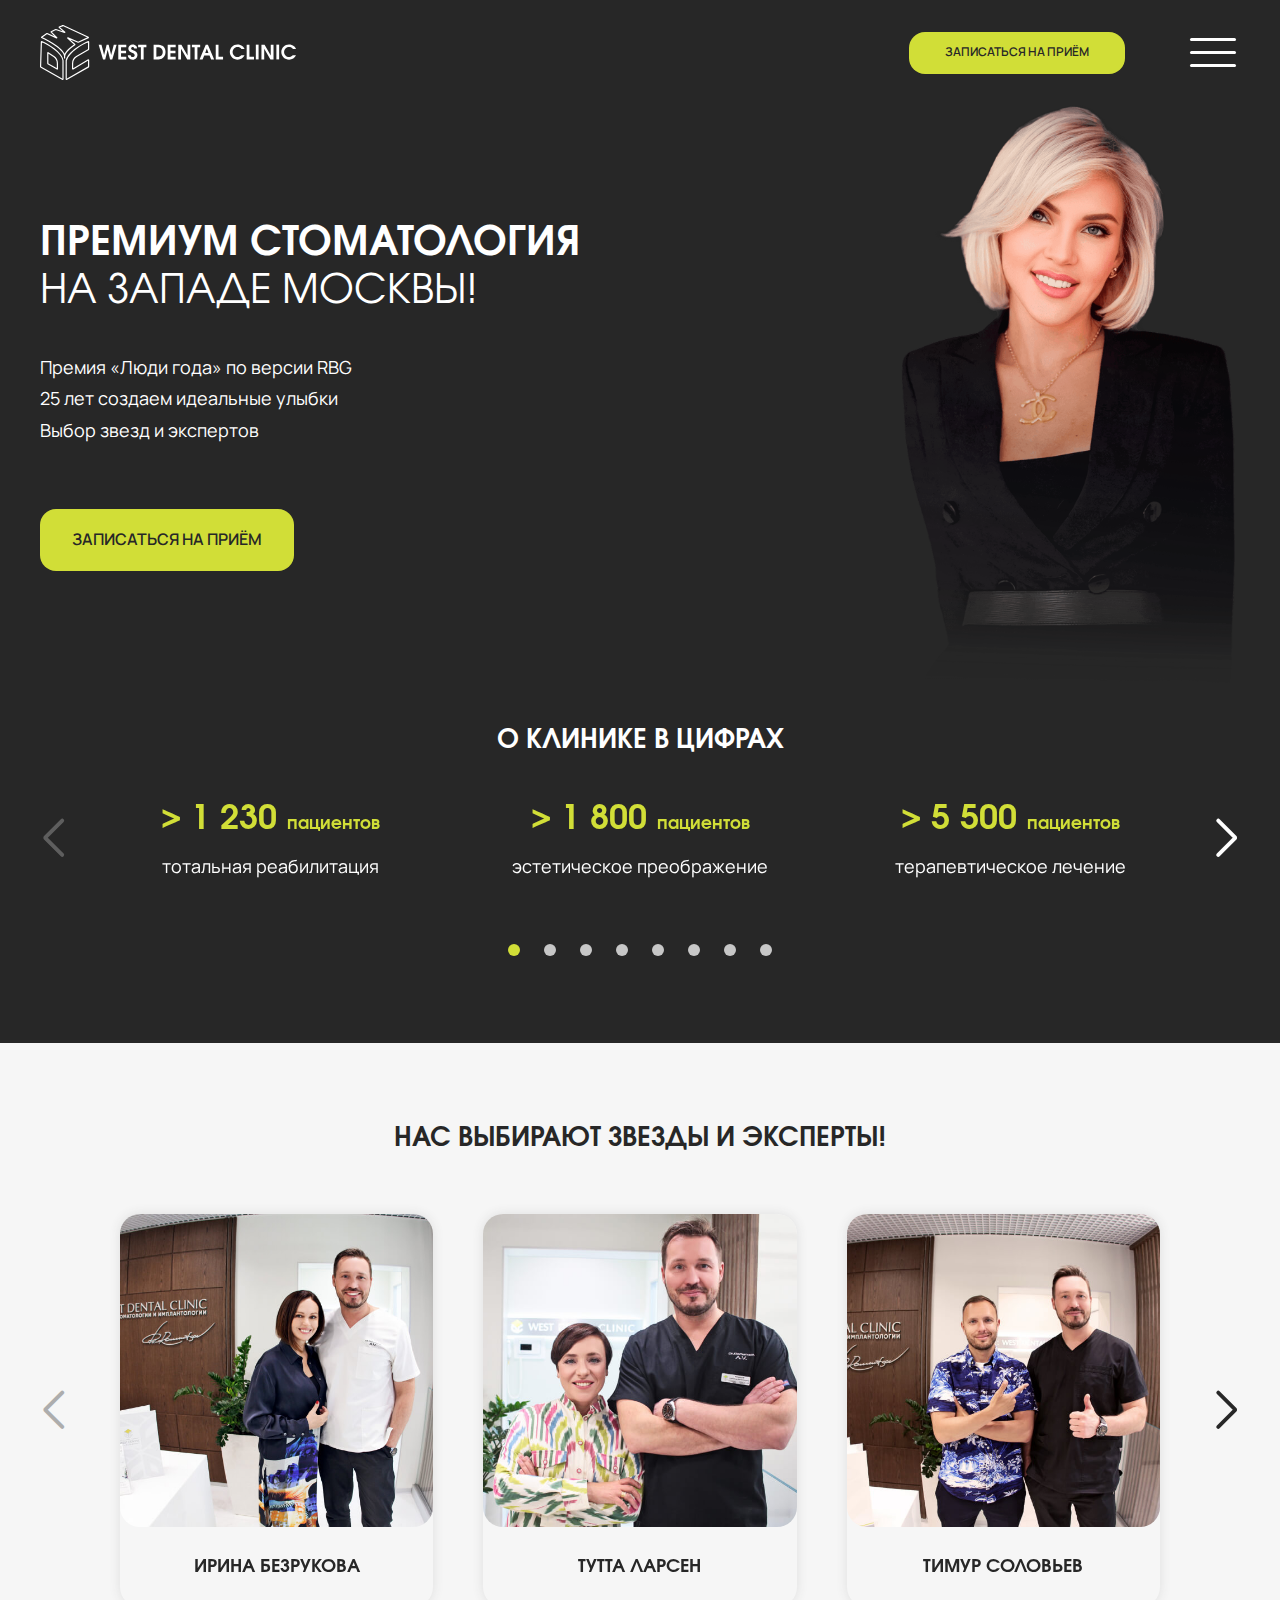
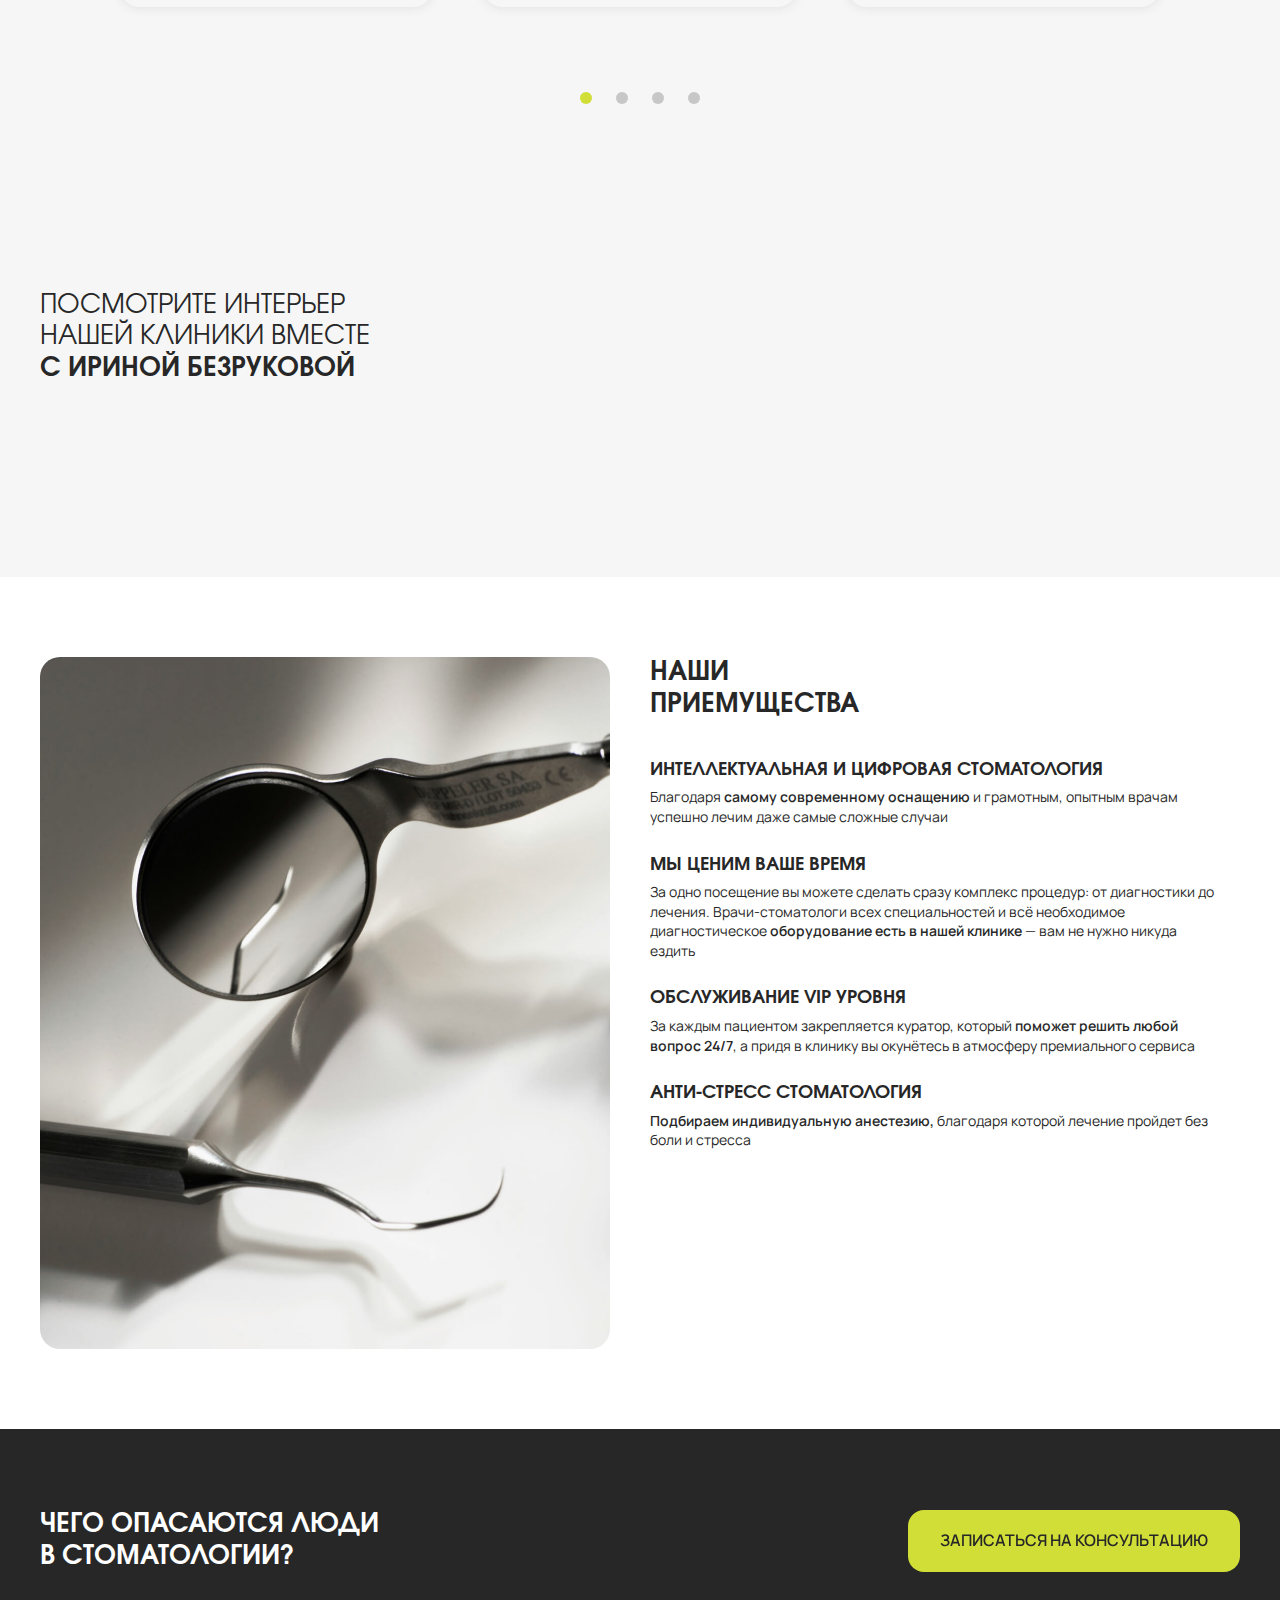
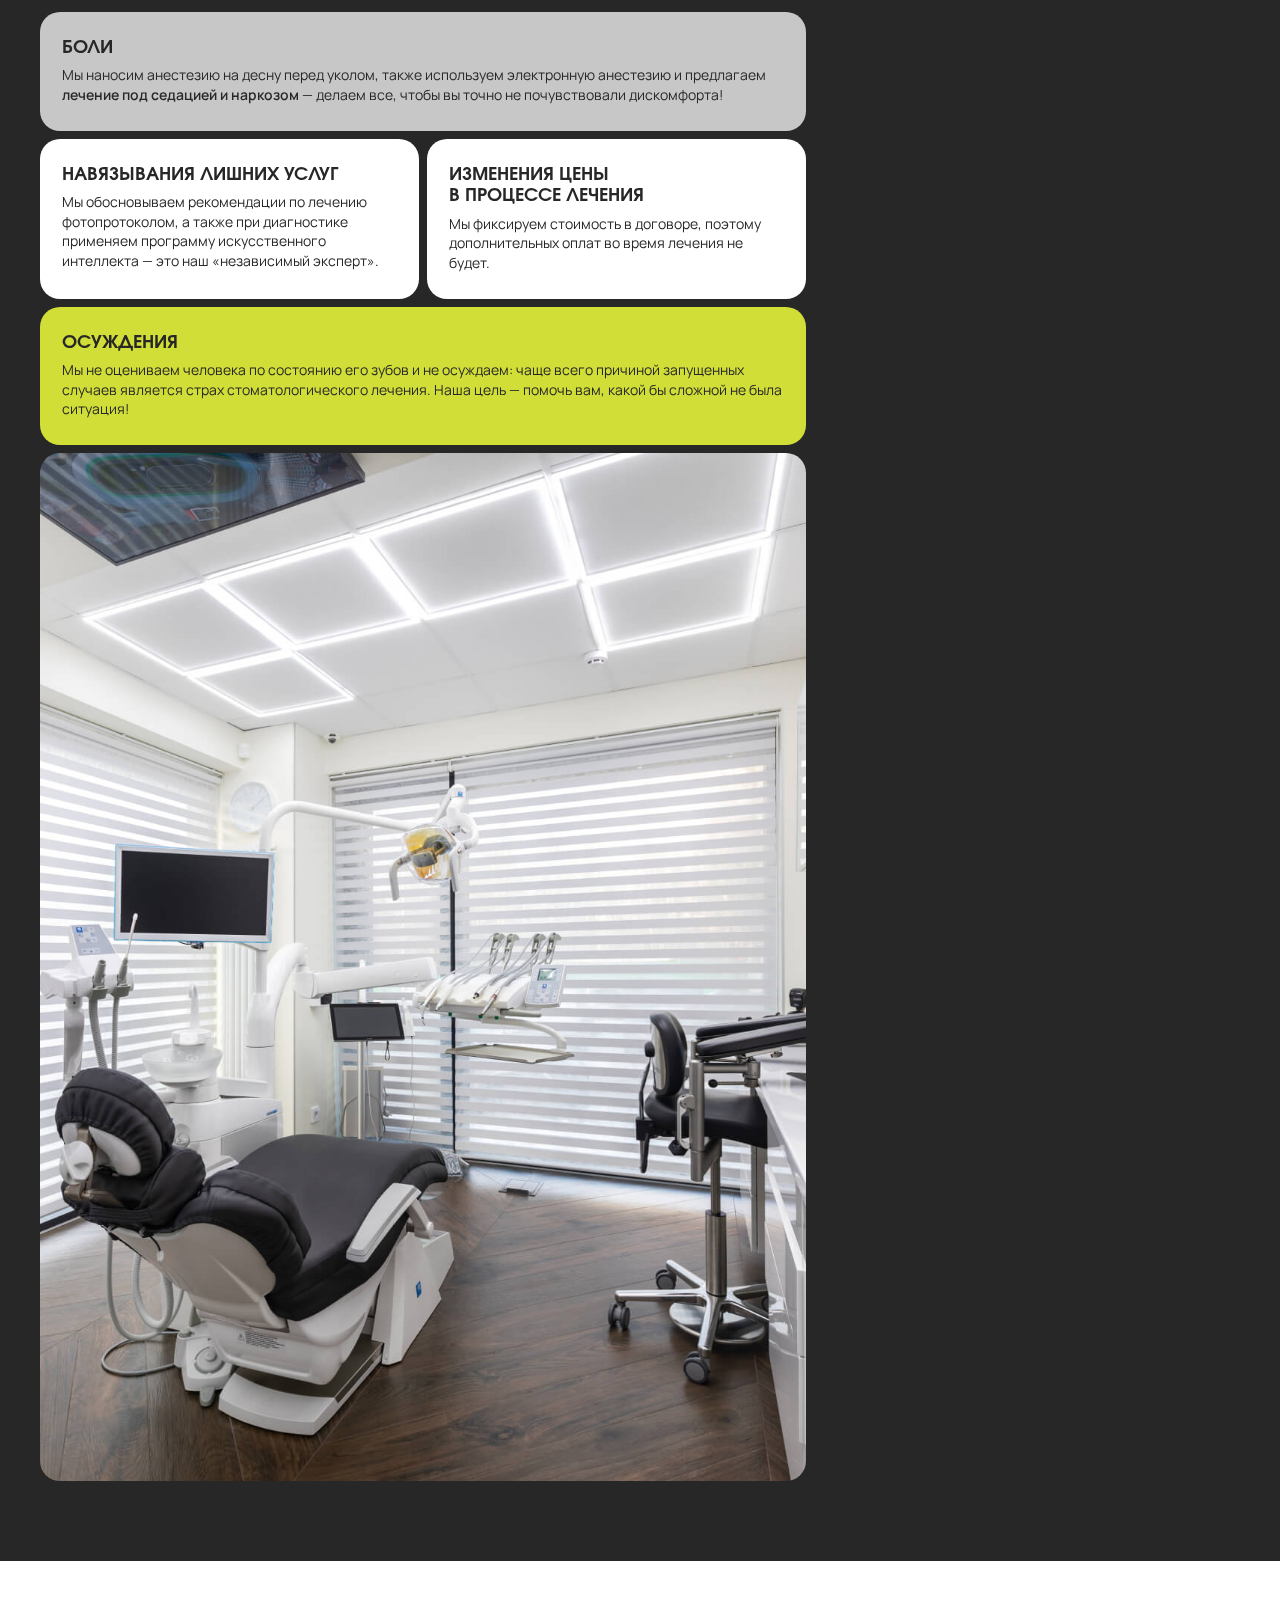
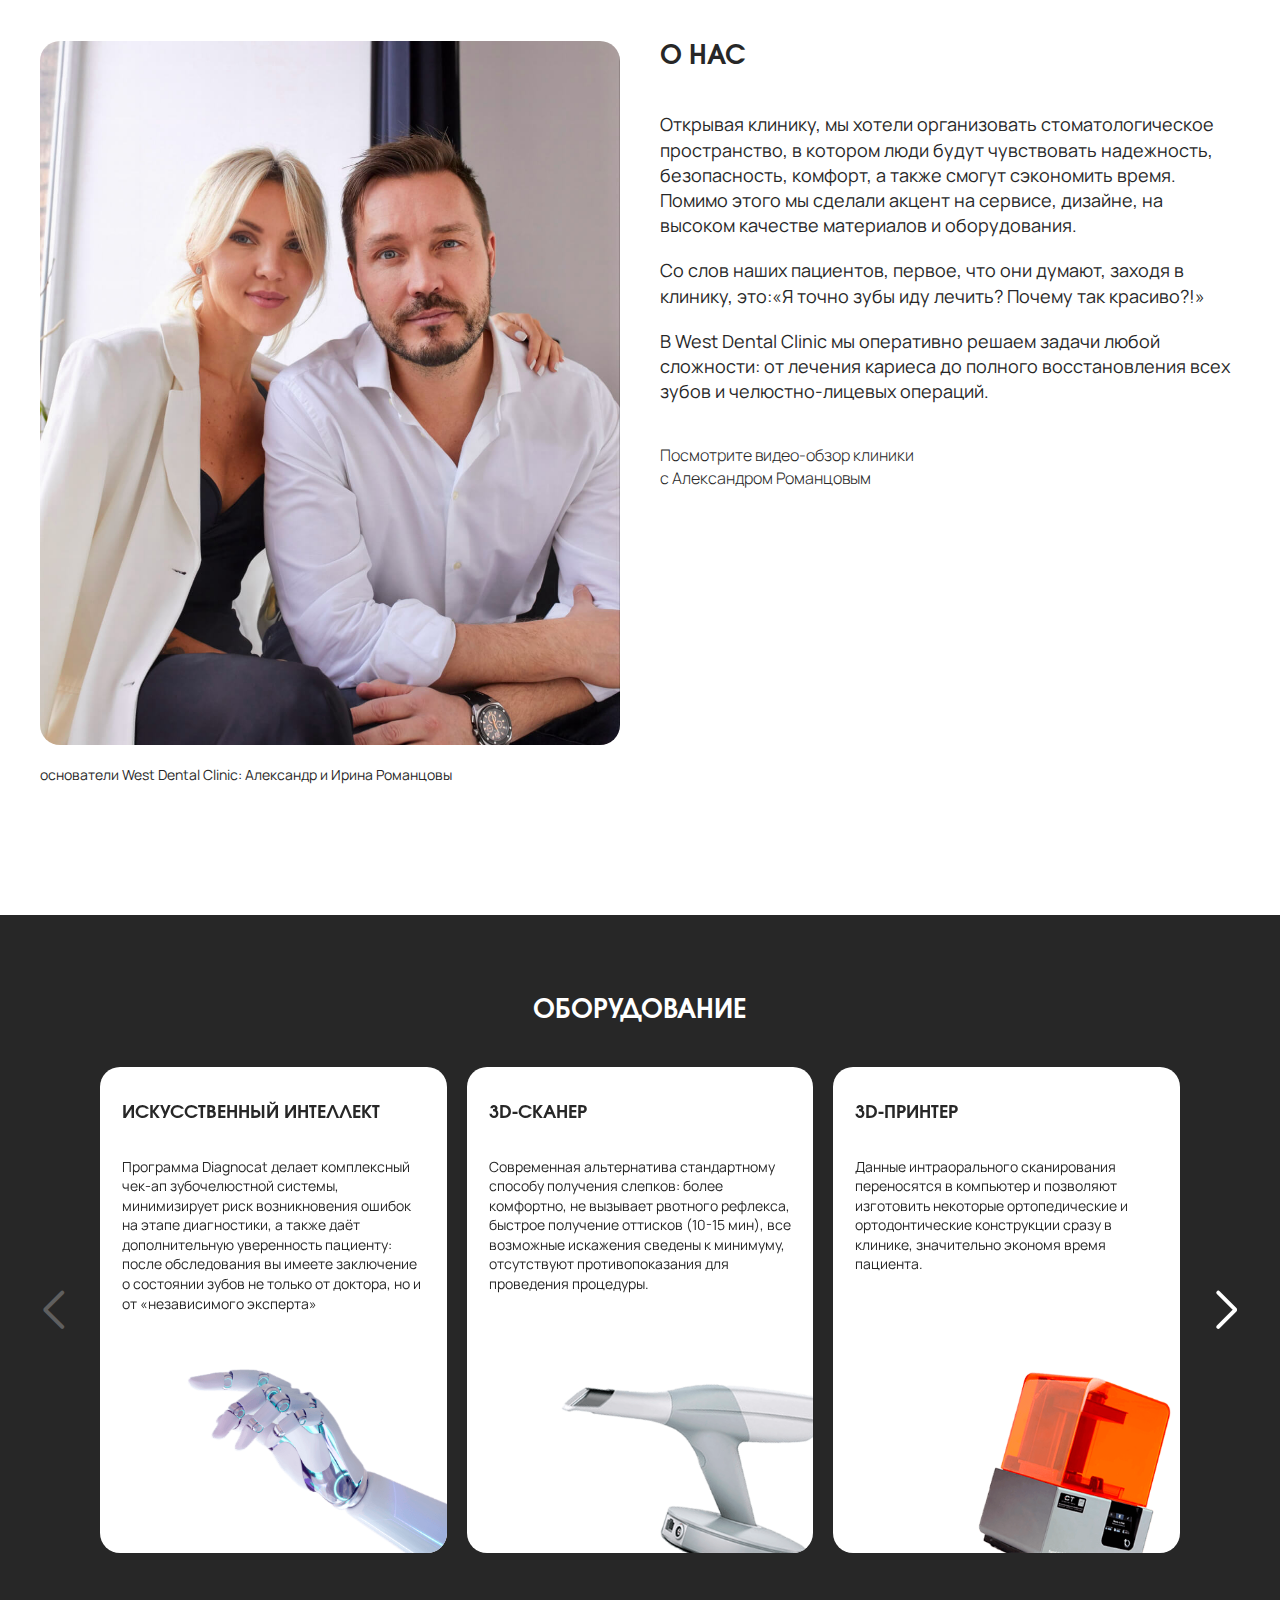
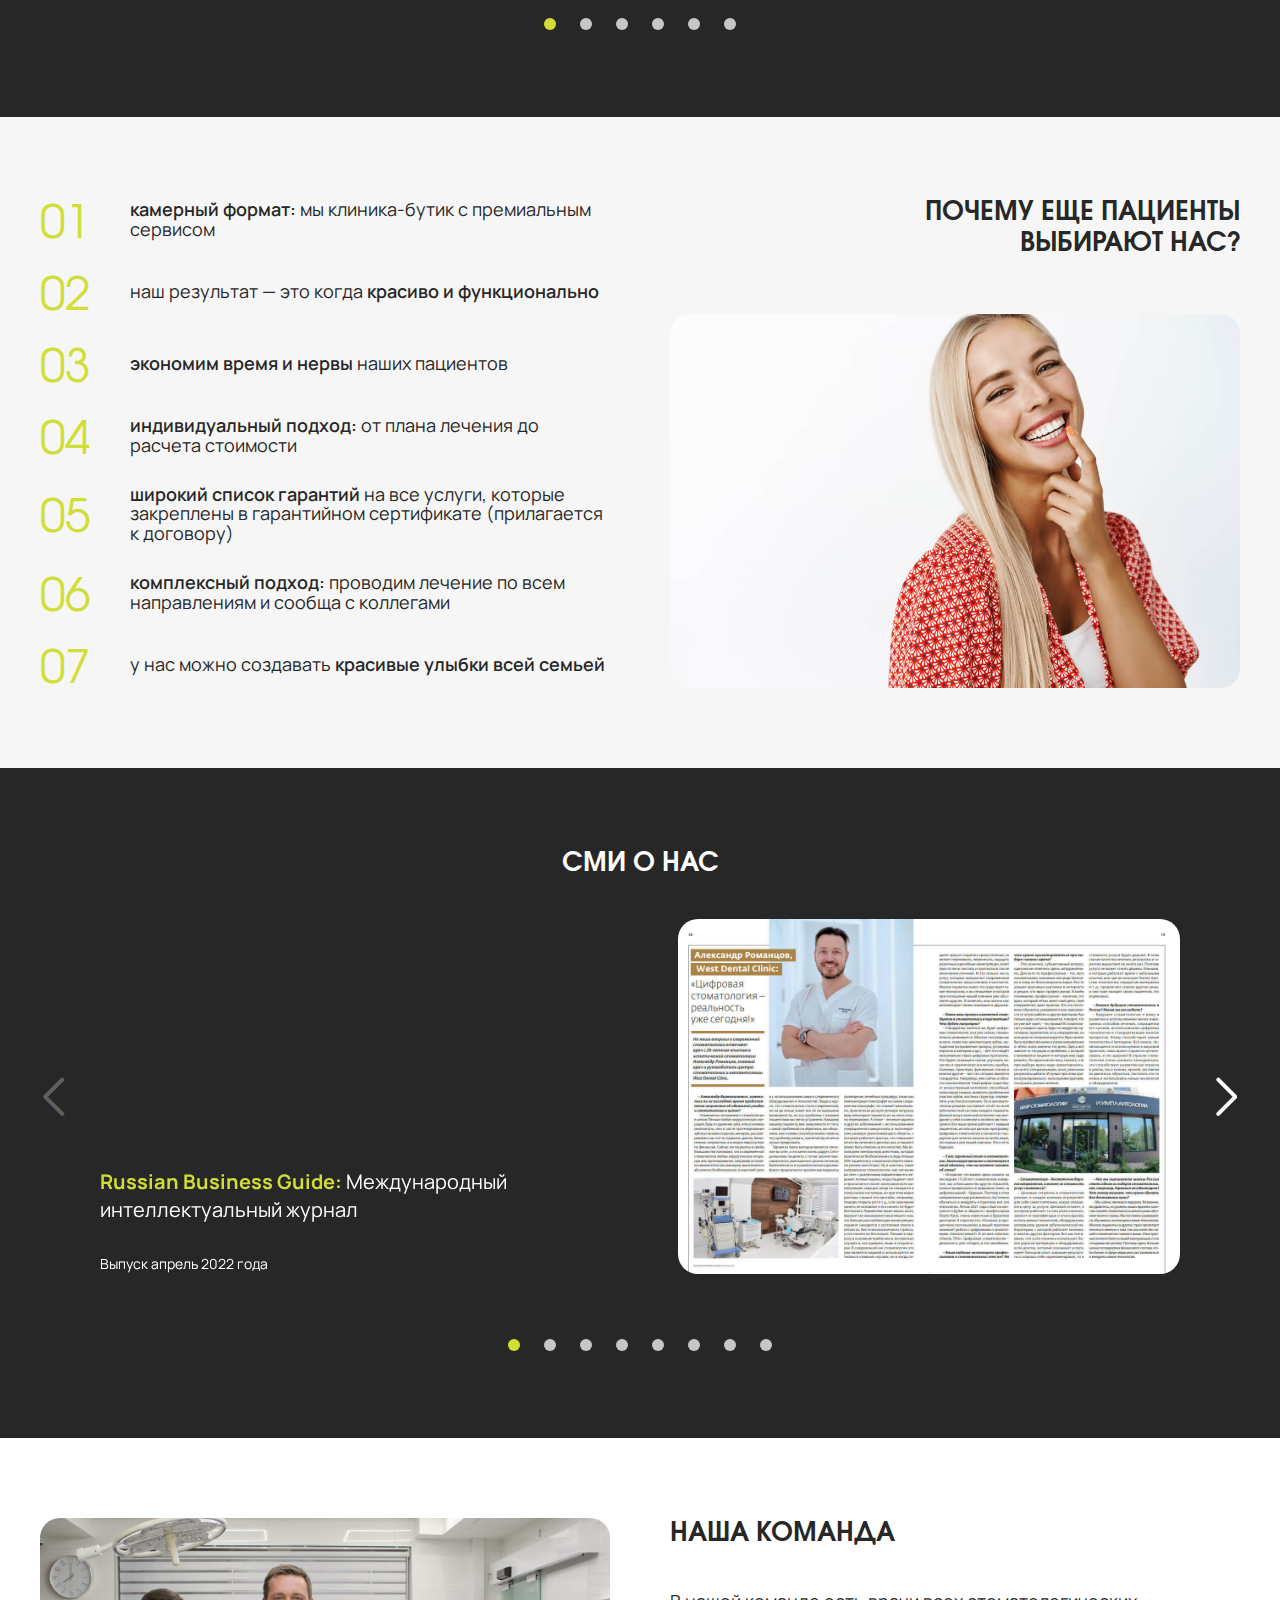
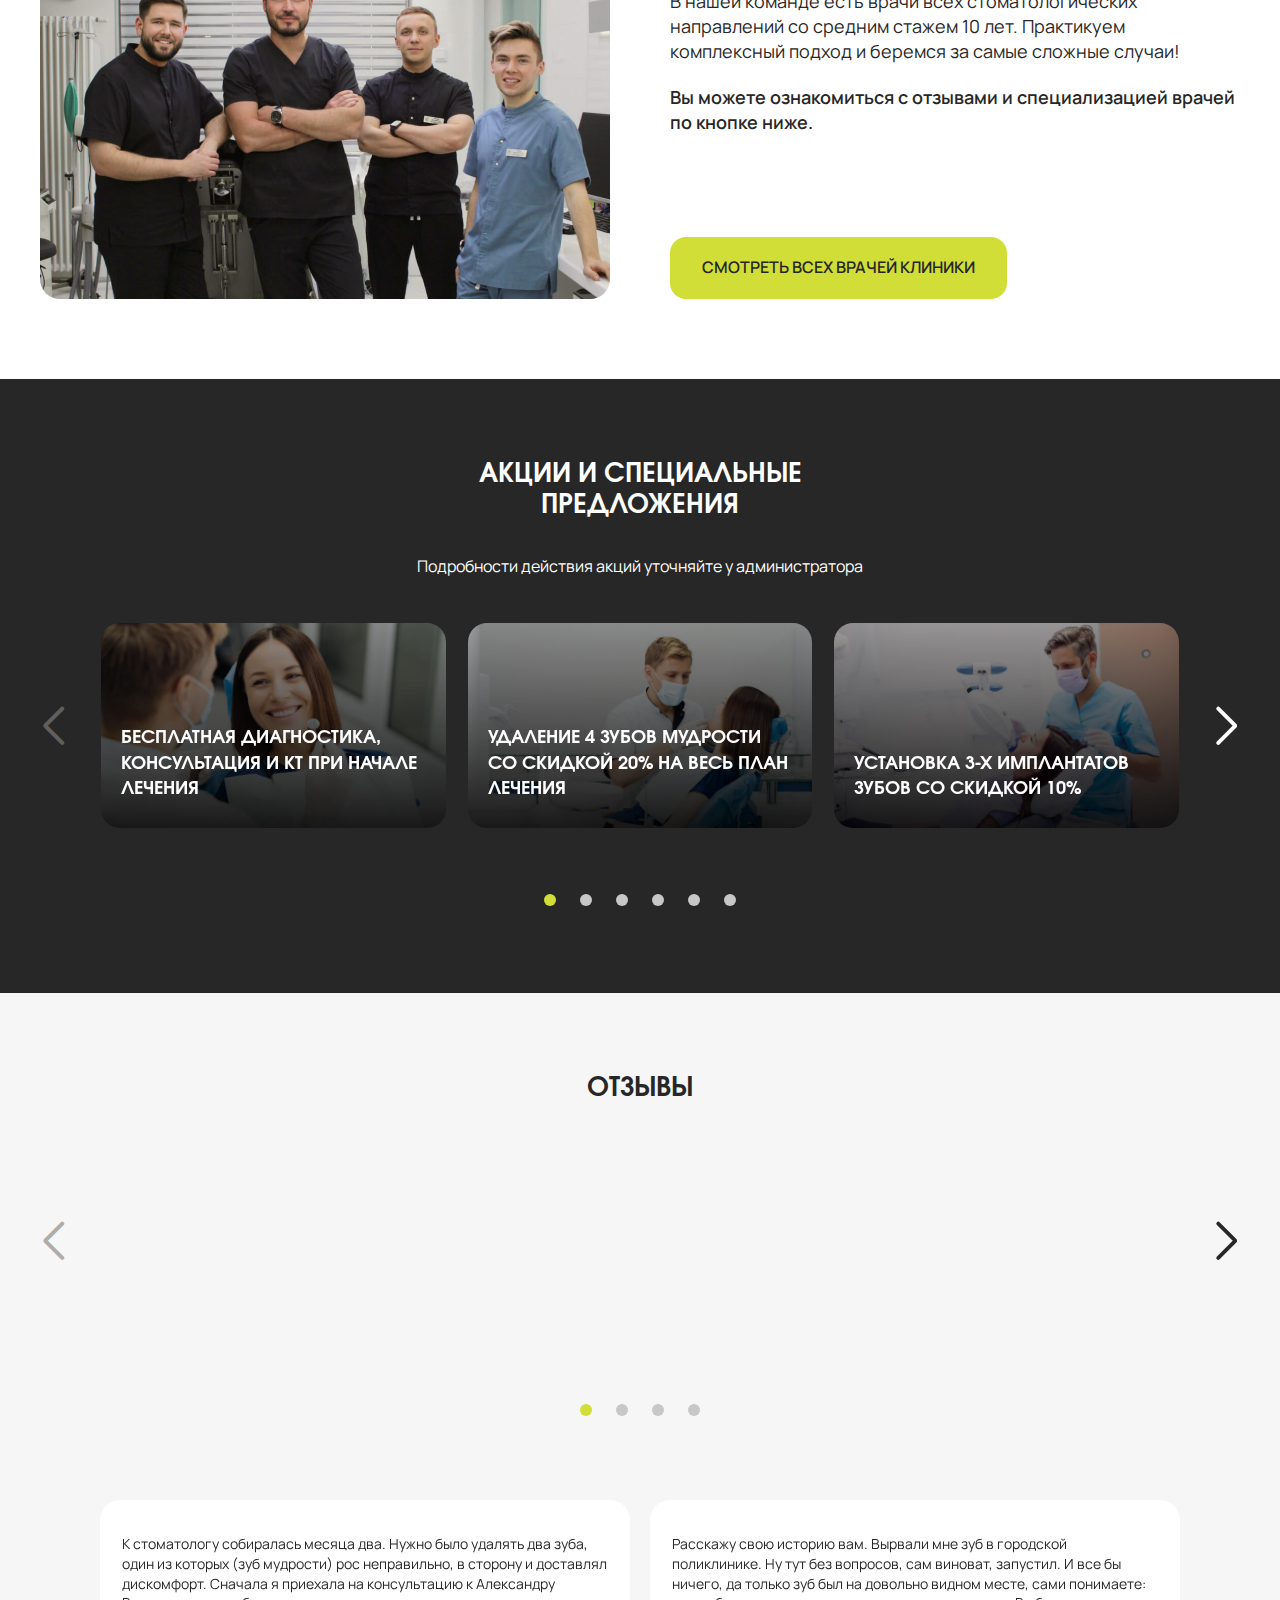
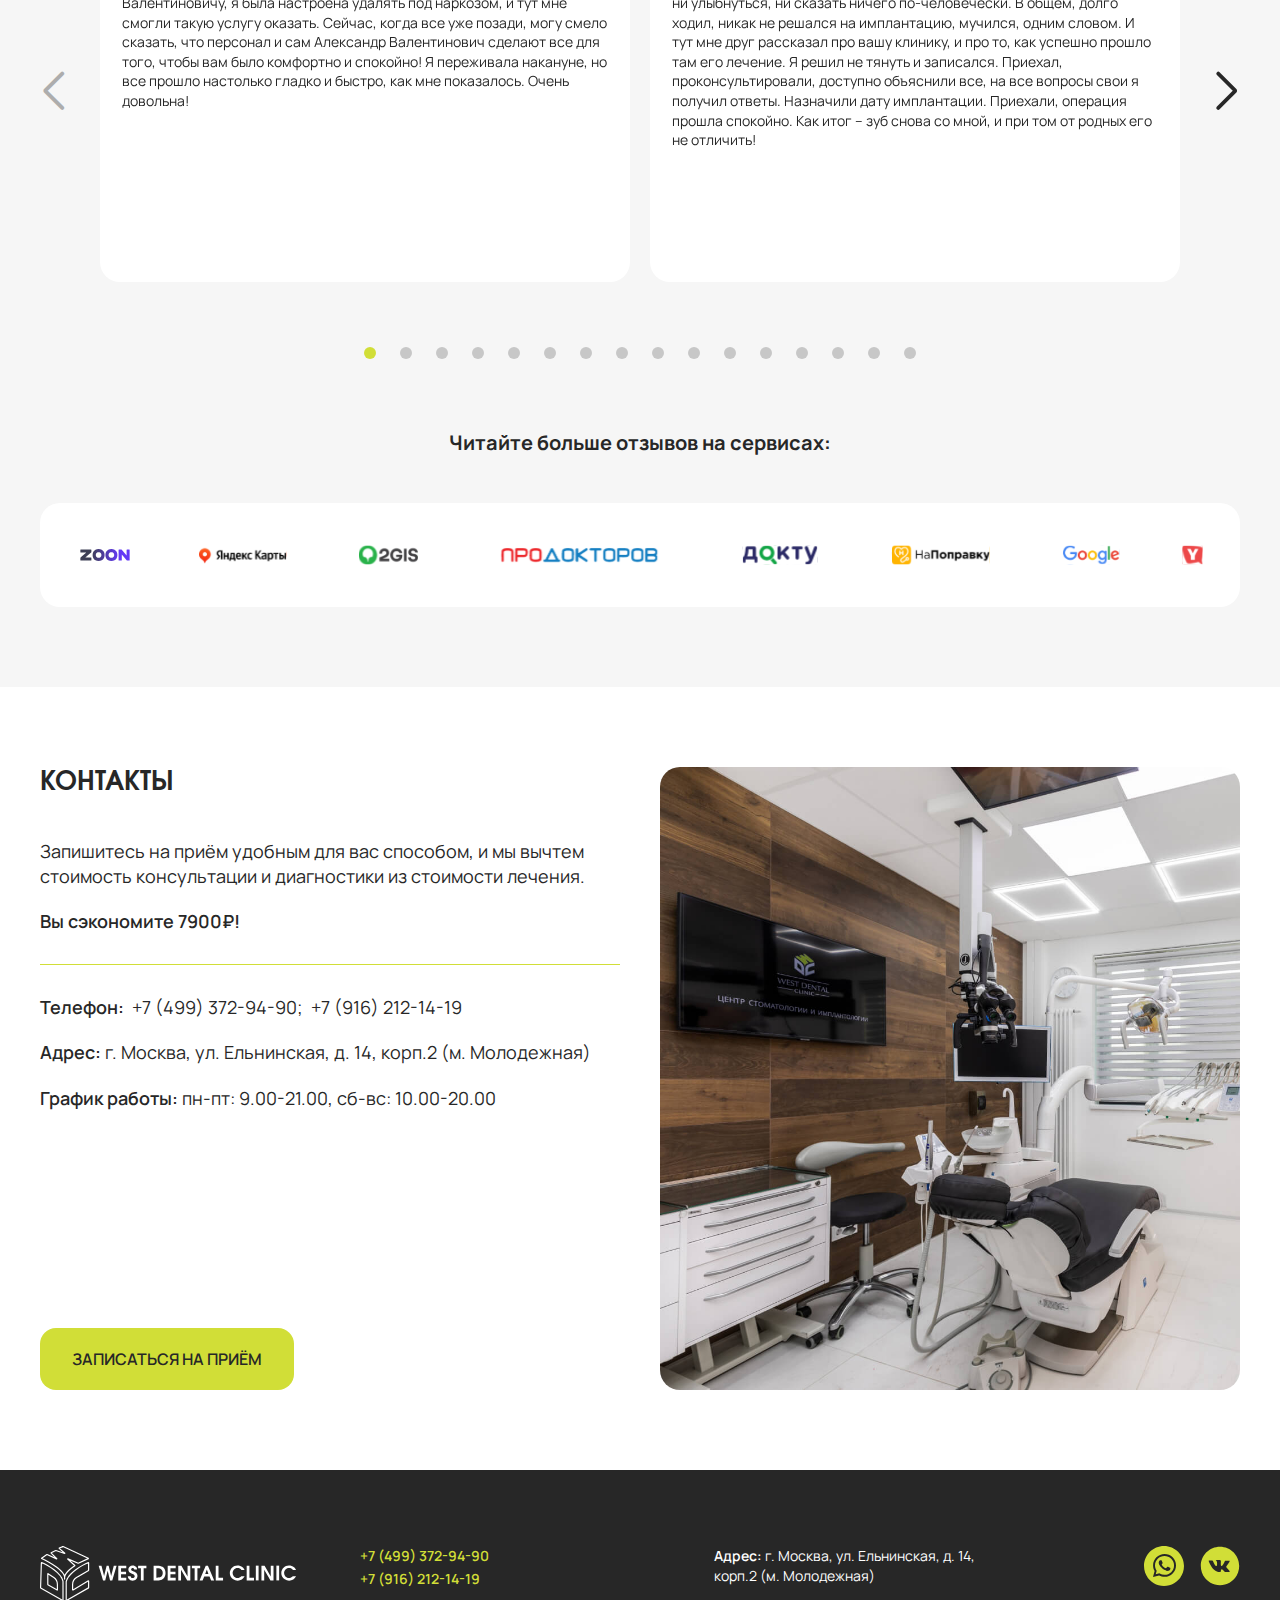
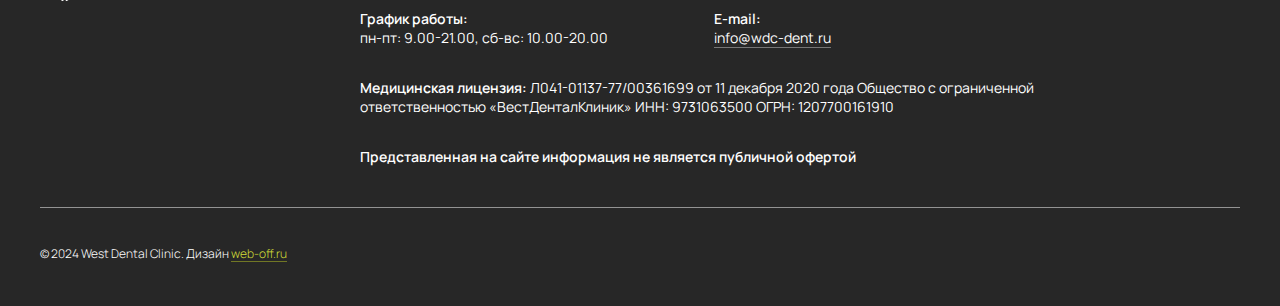
==== commit cd54f72b: "responsive" ====
--- a/index.html
+++ b/index.html
@@ -215,7 +215,7 @@
             <div class="container">
                 <div class="intro__desc">
                     <h1 class="title title_h1">
-                        Премиум&nbsp;стоматология
+                        Премиум стоматология
                         <span>на&nbsp;западе&nbsp;Москвы!</span>
                     </h1>
                     <p class="intro__subdesc">
--- a/css/main.css
+++ b/css/main.css
@@ -2221,10 +2221,11 @@
     text-align: left;
   }
   .header {
-    height: 86px;
+    height: 78px;
+    padding: 20px 0;
   }
   .article_first {
-    padding-top: 86px !important;
+    padding-top: 78px !important;
   }
   .why__wrap {
     grid-column-gap: 40px;
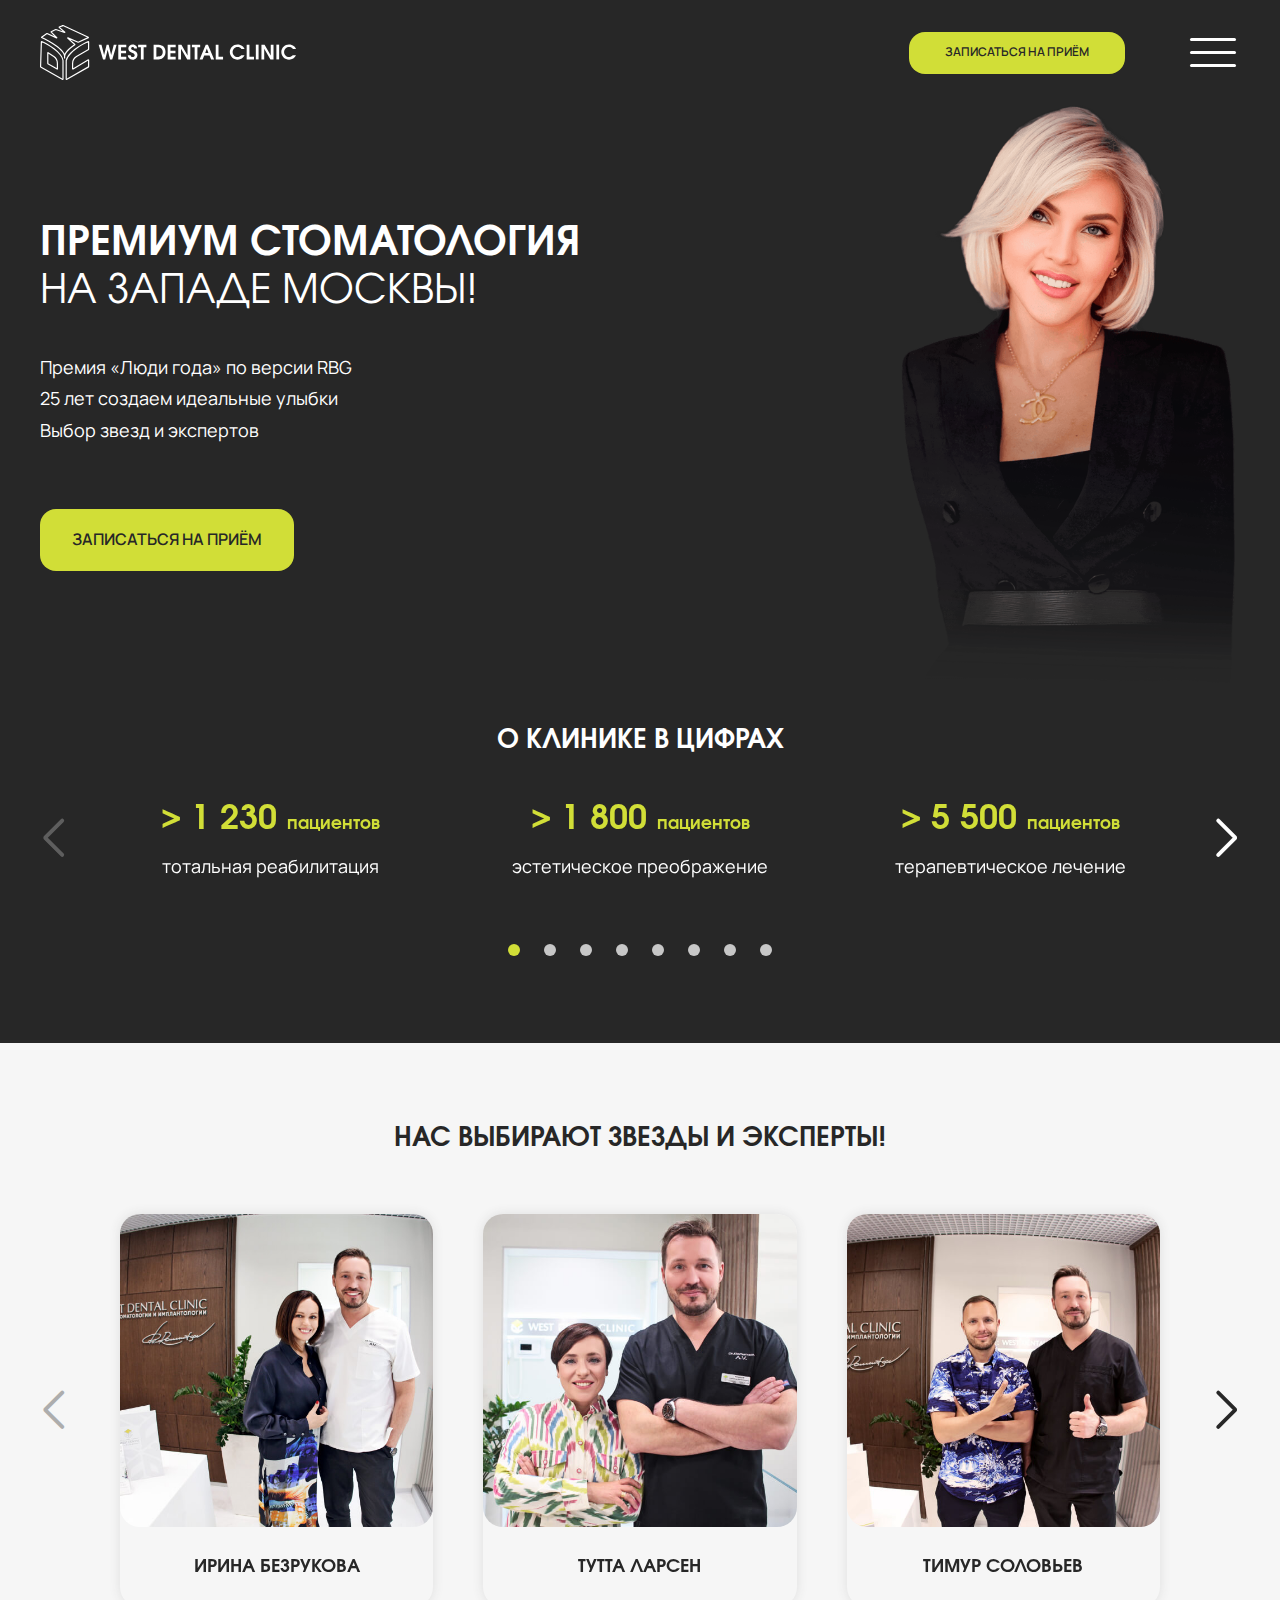
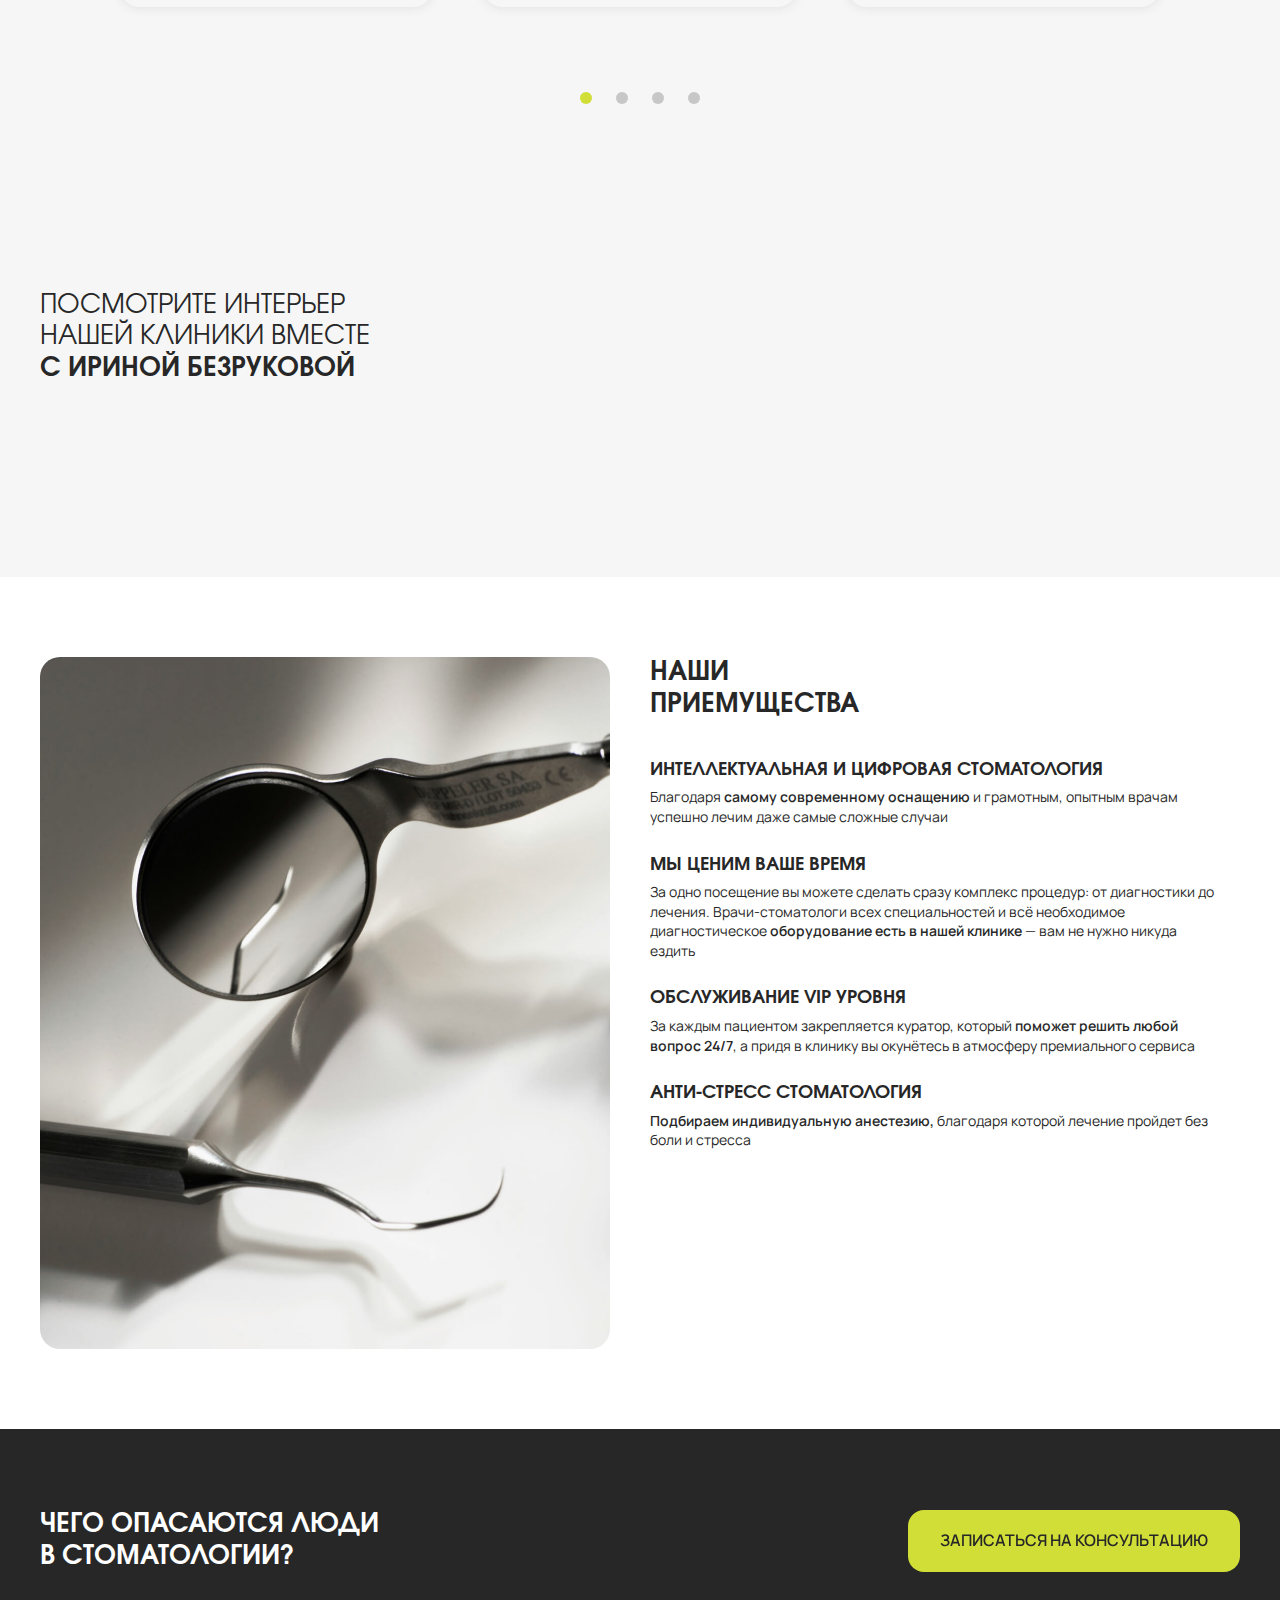
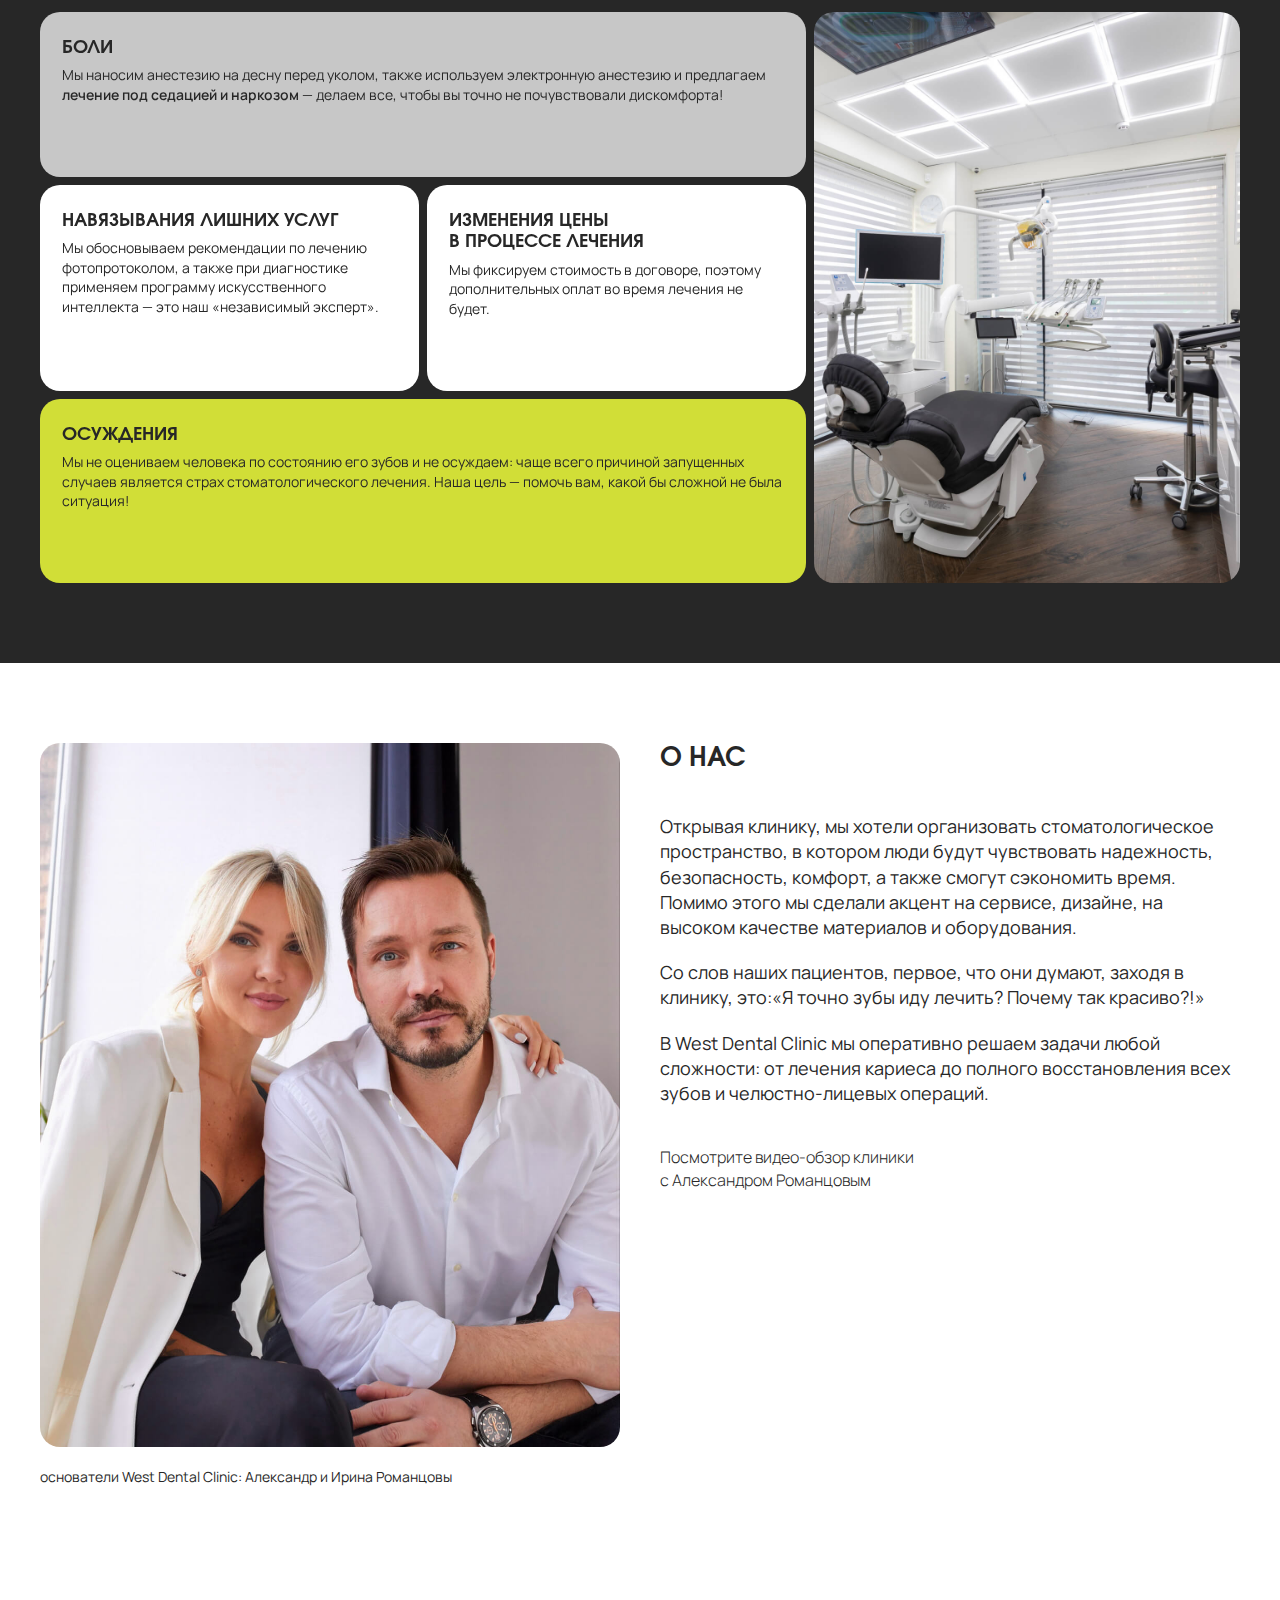
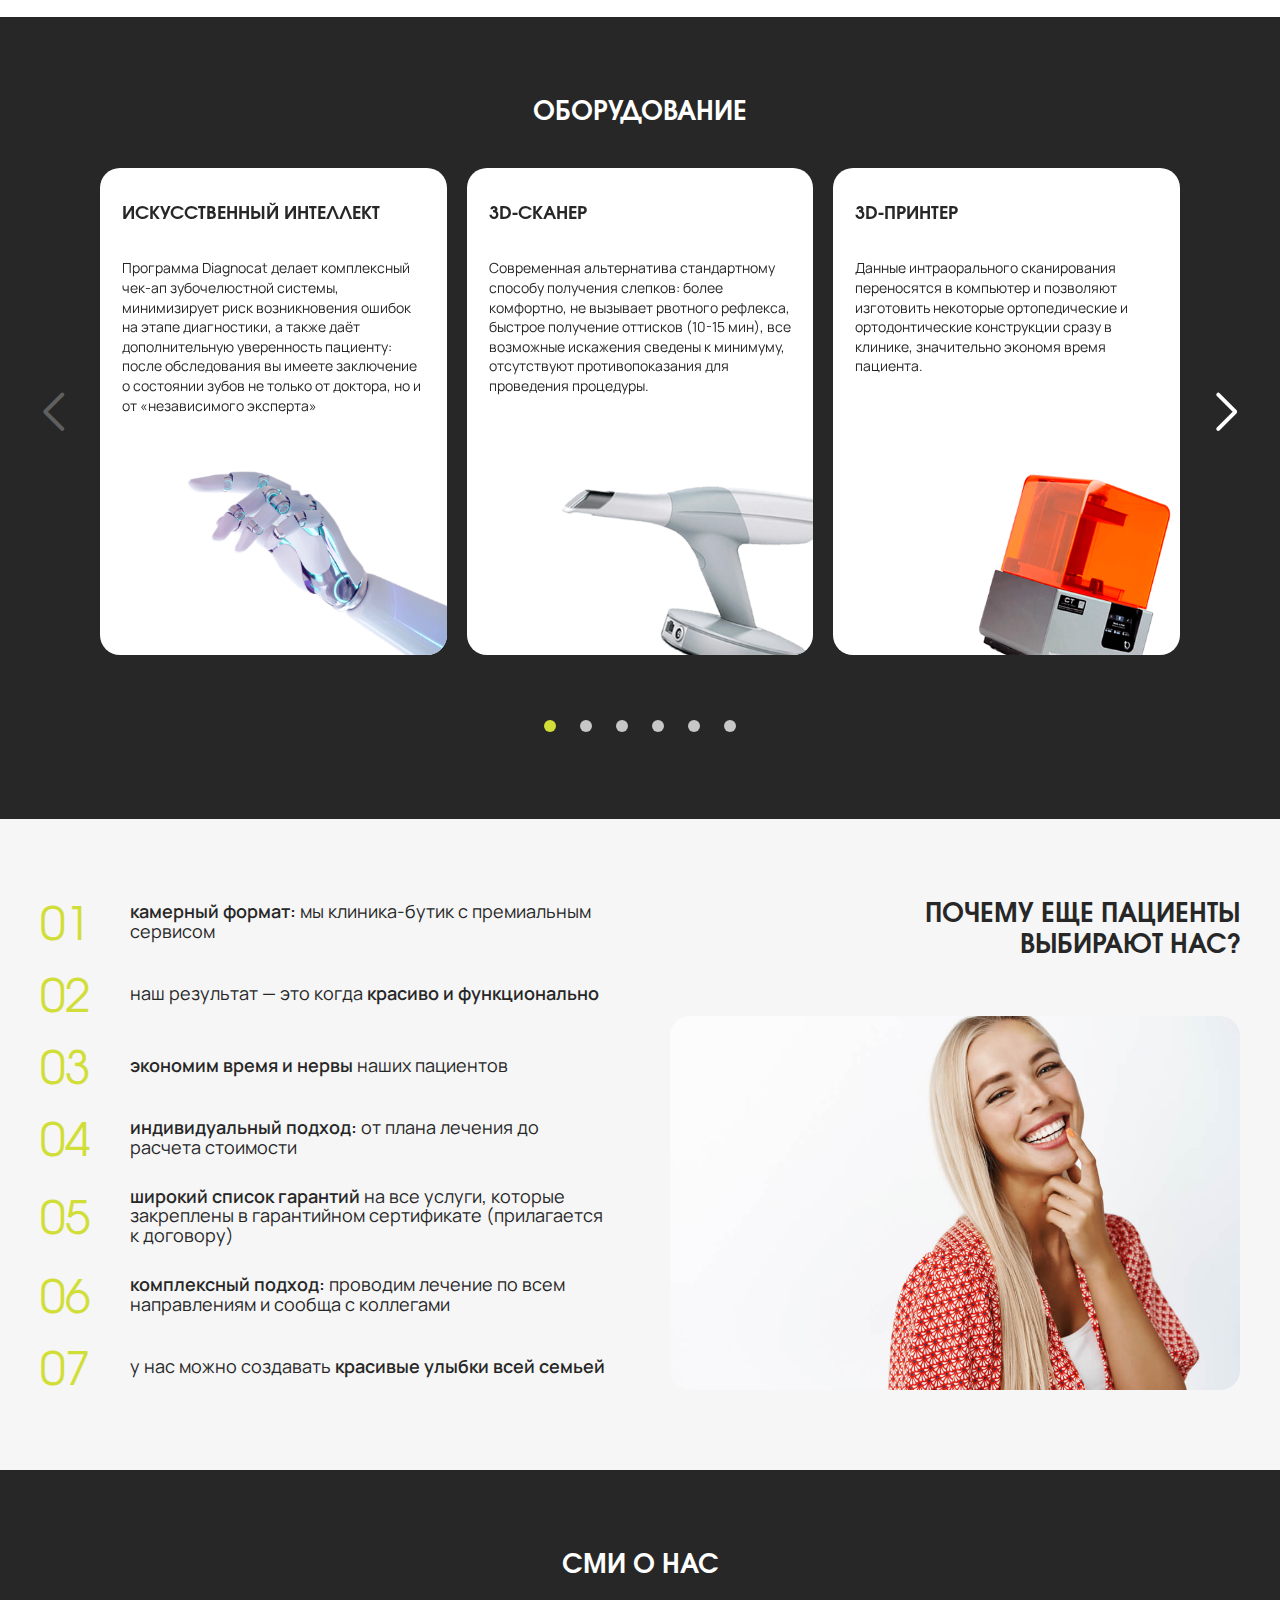
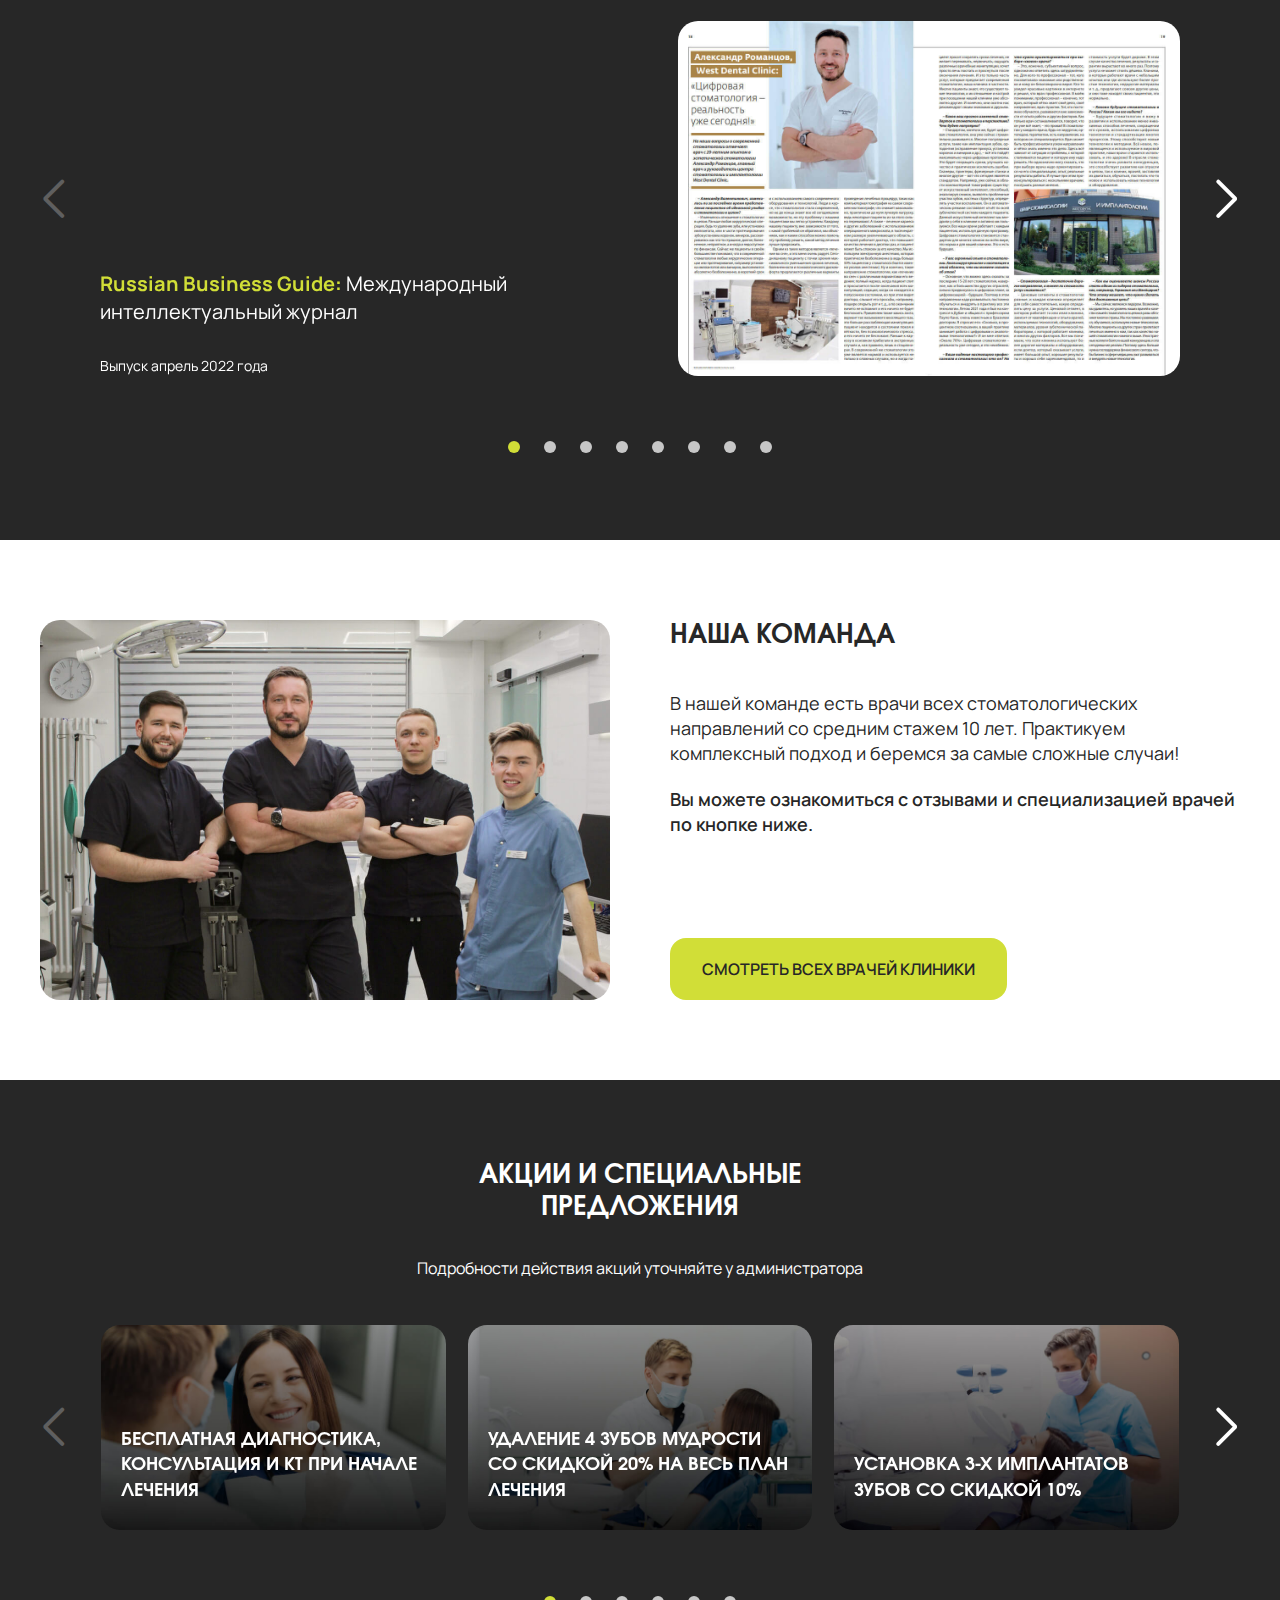
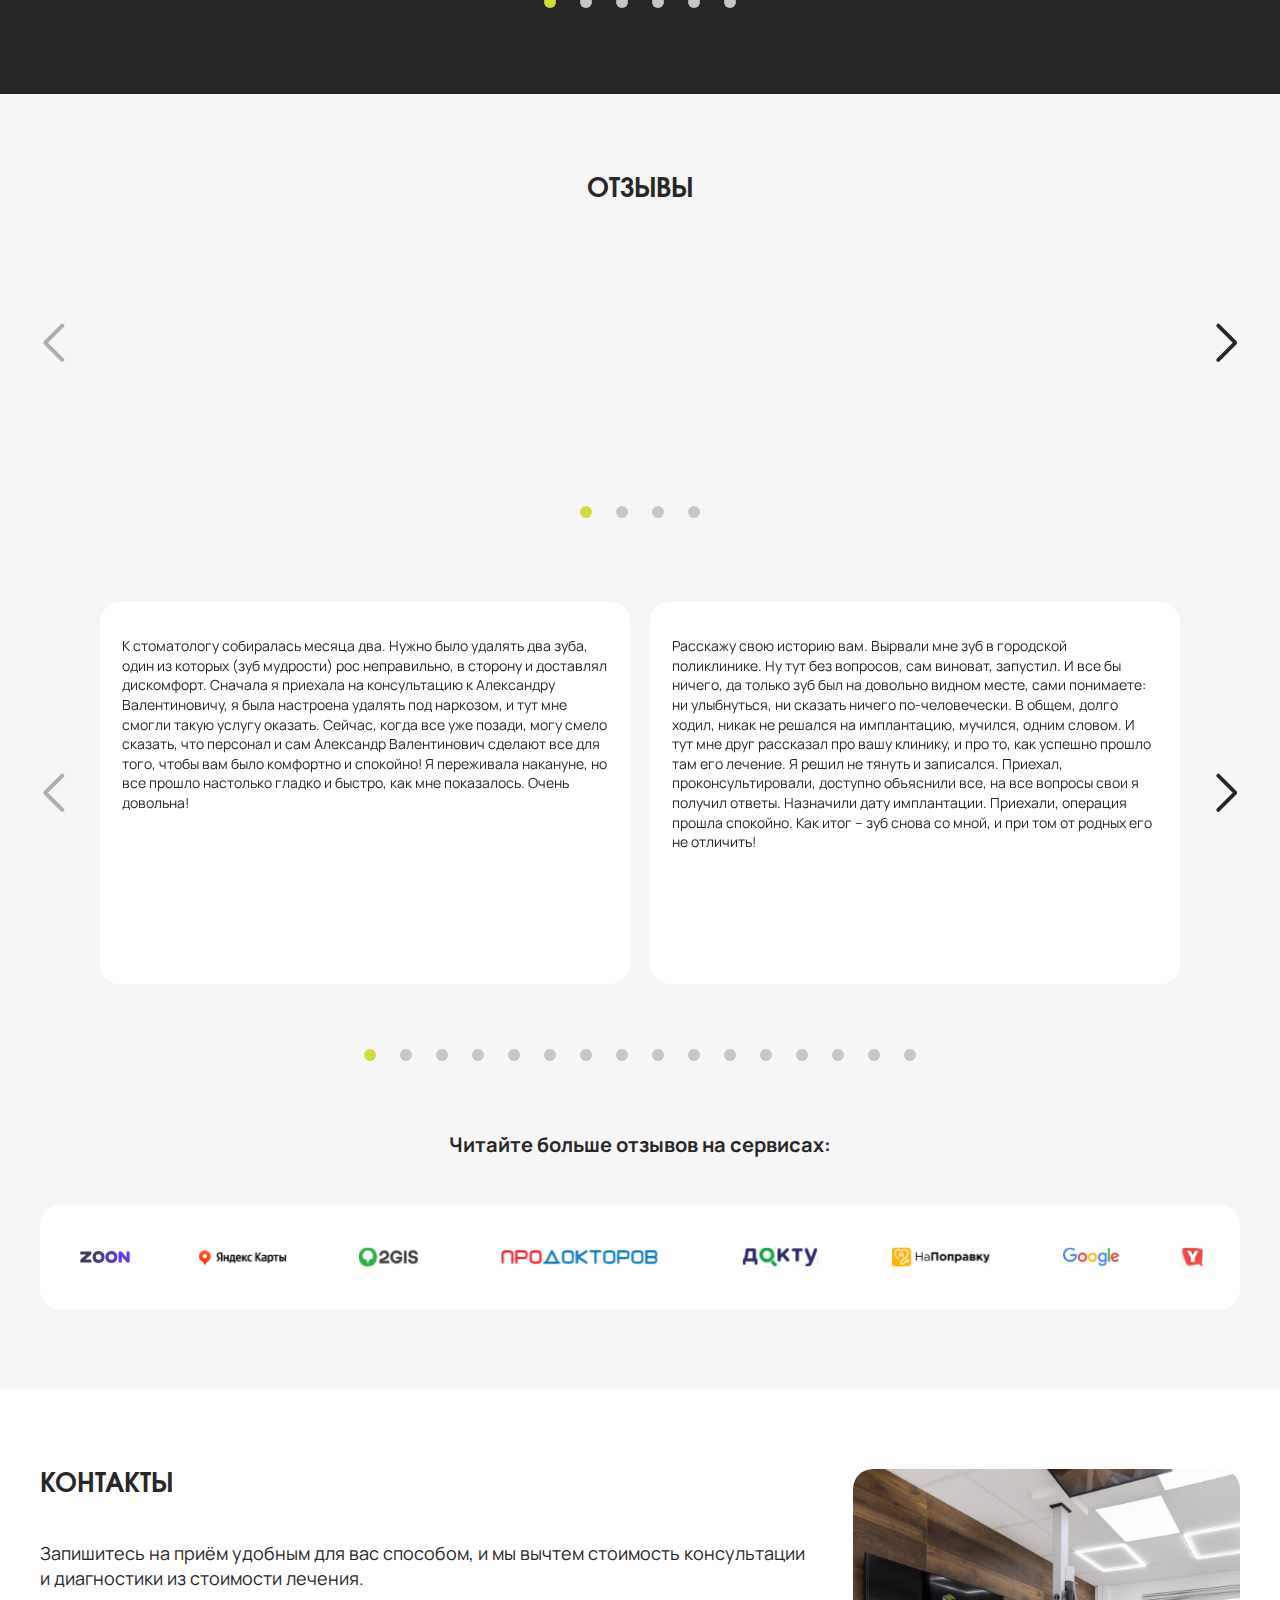
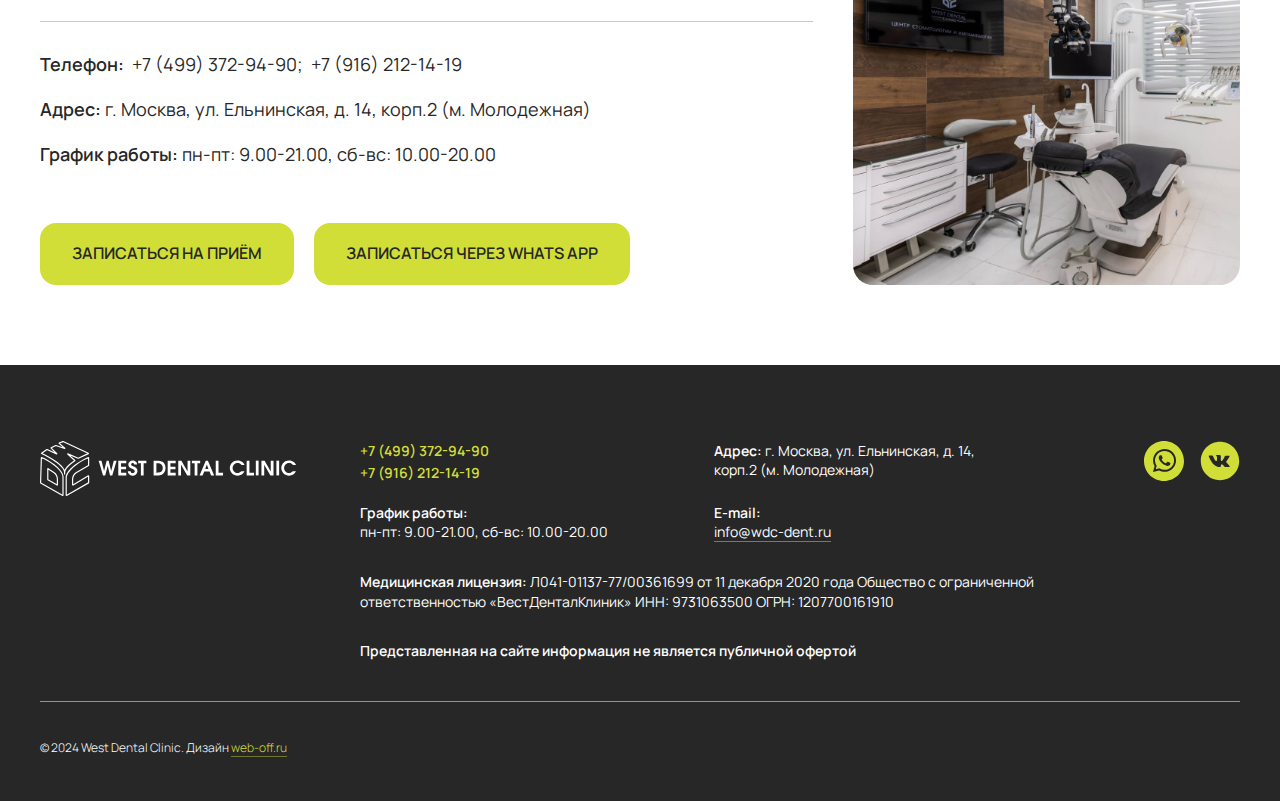
==== commit 60f7c902: "responsive" ====
--- a/index.html
+++ b/index.html
@@ -894,7 +894,6 @@
                         <div class="contact__text">
                             <h2 class="title title_h2">Контакты</h2>
                             <p>Запишитесь на приём удобным для вас способом, и мы вычтем стоимость консультации и диагностики из стоимости лечения.</p>
-                            <strong>Вы сэкономите 7900₽!</strong>
                             <hr>
                             <p>
                                 <strong>Телефон:</strong>&nbsp;
@@ -904,7 +903,10 @@
                             <p><strong>Адрес:</strong>&nbsp;г. Москва, ул. Ельнинская, д. 14, корп.2 (м.&nbsp;Молодежная)</p>
                             <p><strong>График работы:</strong>&nbsp;<span>пн-пт: 9.00-21.00</span>, <span>сб-вс:&nbsp;10.00-20.00</span></p>
                         </div>
+                        <div class="contact__btnwrap">
                         <button class="btn btn_modal"><span>Записаться на приём</span></button>
+                            <a href="" target="_blank" class="btn btn_modal"><span>Записаться Через Whats APP</span></a>
+                        </div>
                     </div>
                     <div class="contact__picwrap">
                         <img class="contact__pic" src="./img/contact.jpg" alt="">
--- a/css/main.css
+++ b/css/main.css
@@ -643,6 +643,9 @@
   width: 100%;
   height: 100%;
 }
+.fear .swiper-pagination {
+  display: none;
+}
 
 .about__wrap {
   display: grid;
@@ -967,7 +970,7 @@
 
 .contact__wrap {
   display: grid;
-  grid-template: 1fr/1fr 1fr;
+  grid-template: 1fr/2fr 1fr;
   grid-column-gap: 60px;
 }
 .contact__desc {
@@ -1015,6 +1018,11 @@
      object-fit: cover;
   width: 100%;
   height: 100%;
+}
+.contact__btnwrap {
+  display: flex;
+  gap: 20px;
+  margin-top: 30px;
 }
 
 .footer {
@@ -1417,6 +1425,10 @@
   padding: 70px;
   position: relative;
 }
+.modal__body h2 {
+  font-size: 25px;
+  margin-bottom: 40px;
+}
 .modal__desc {
   color: #272727;
   text-align: center;
@@ -1478,7 +1490,7 @@
   font-family: var(--second-family);
   font-weight: 400;
   font-size: 18px;
-  margin-bottom: 48px;
+  margin-bottom: 40px;
 }
 .call a {
   font-weight: 600;
@@ -2254,9 +2266,10 @@
   }
   .fear__wrap .swiper-pagination {
     margin-bottom: 30px;
+    display: block;
   }
   .fear__picwrap {
-    width: 300px;
+    height: 500px;
     margin: 0 auto;
   }
   .breadcrumbs {
@@ -2308,6 +2321,9 @@
     position: absolute;
     right: 50px;
     bottom: -20px;
+  }
+  .intro .container .intro__desc {
+    padding-top: 26px;
   }
   .header__group .btn {
     display: none;
@@ -2370,6 +2386,18 @@
   .scrollTop img {
     width: 14px;
   }
+  .contact__wrap {
+    flex-direction: column;
+    display: flex;
+    gap: 20px;
+  }
+  .contact__picwrap {
+    width: 100% !important;
+    height: 400px;
+  }
+  .contact__btnwrap {
+    margin-top: 0;
+  }
 }
 @media only screen and (max-width: 599px) {
   .interier {
@@ -2426,7 +2454,7 @@
   }
   .about__picblock {
     order: 2;
-    width: 300px;
+    width: 100%;
     margin: 0 auto;
   }
   .about__desc {
@@ -2483,11 +2511,6 @@
   .review__servlist {
     flex-direction: column;
     gap: 30px;
-  }
-  .contact__wrap {
-    flex-direction: column;
-    display: flex;
-    gap: 20px;
   }
   .contact__wrap .contact__desc .contact__text p {
     margin-bottom: 14px;
@@ -2543,6 +2566,16 @@
   .doccard__btnwrap {
     align-self: center;
   }
+  .fear__picwrap,
+  .adv__picwrap,
+  .fear__picwrap,
+  .about__picwrap,
+  .why__picwrap,
+  .team__picwrap,
+  .contact__picwrap {
+    width: 100% !important;
+    height: 400px;
+  }
 }
 @media only screen and (max-width: 480px) {
   .intro .container .intro__pic {
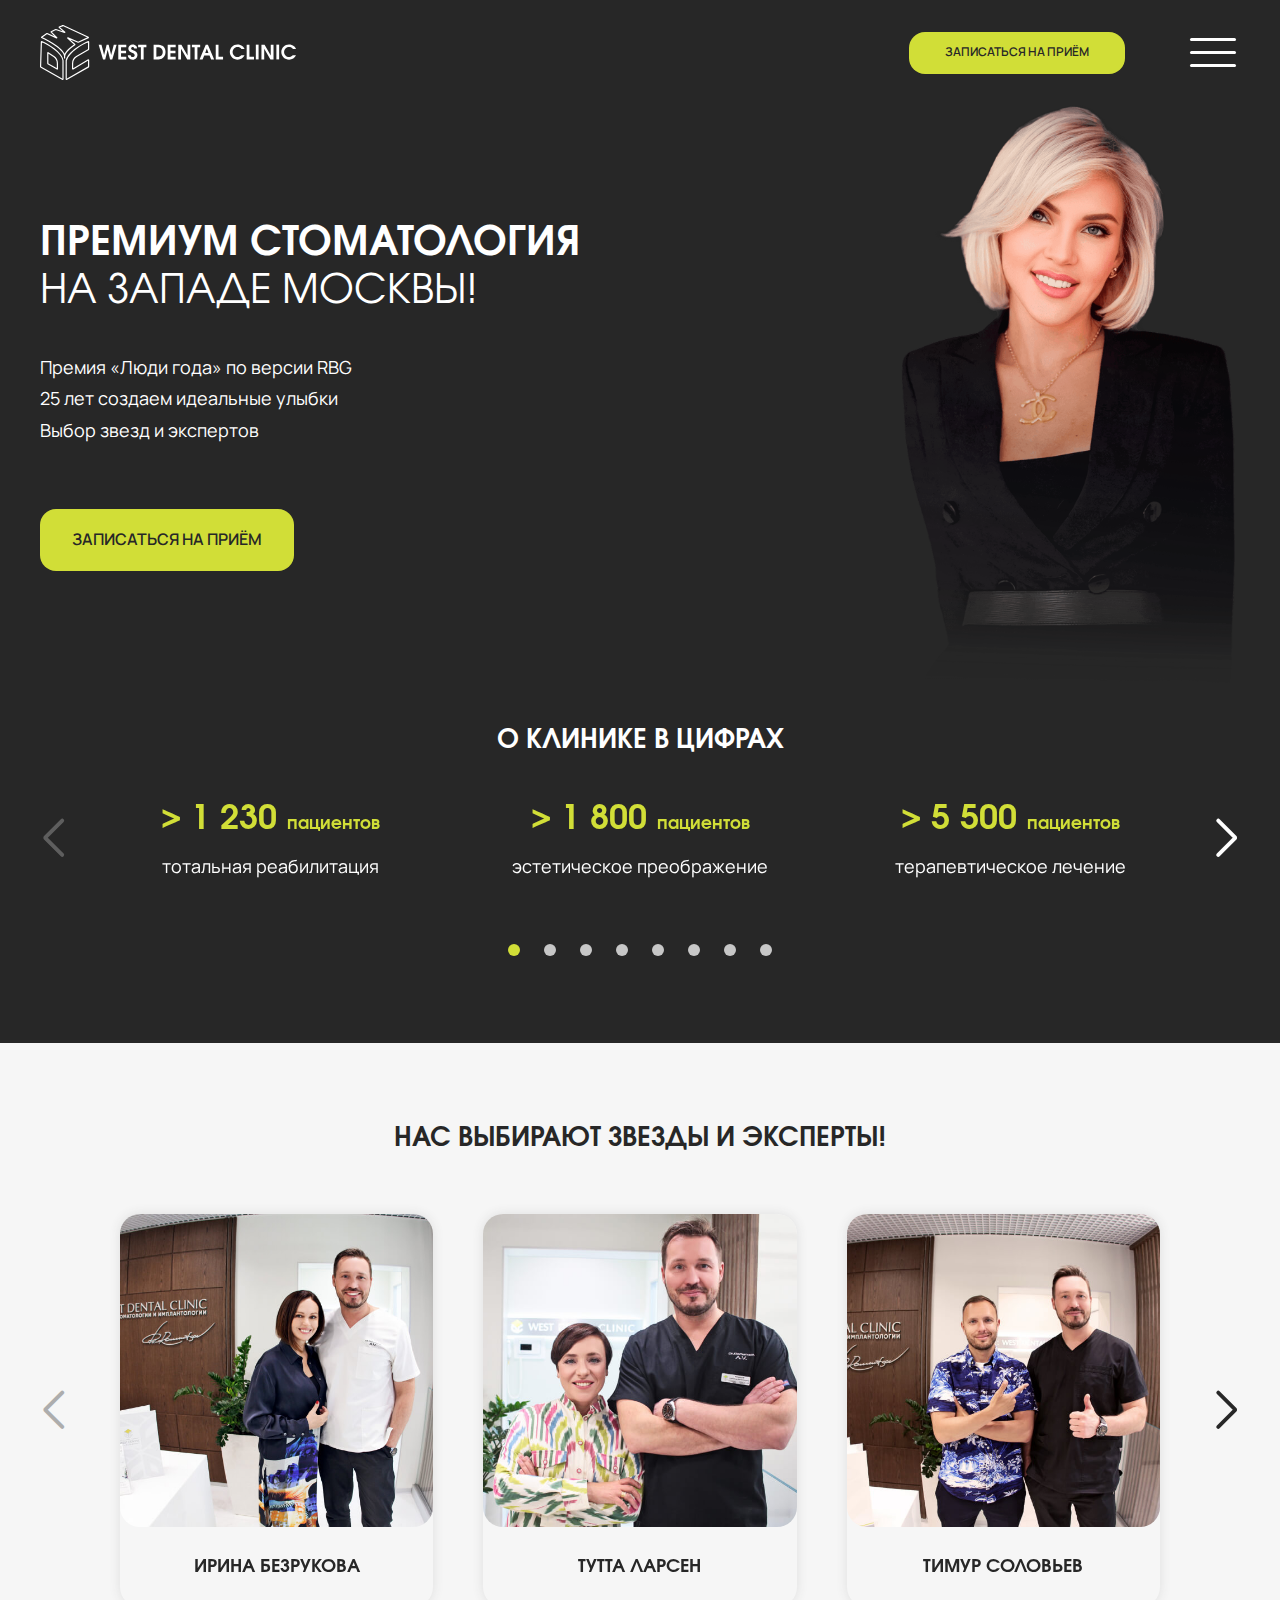
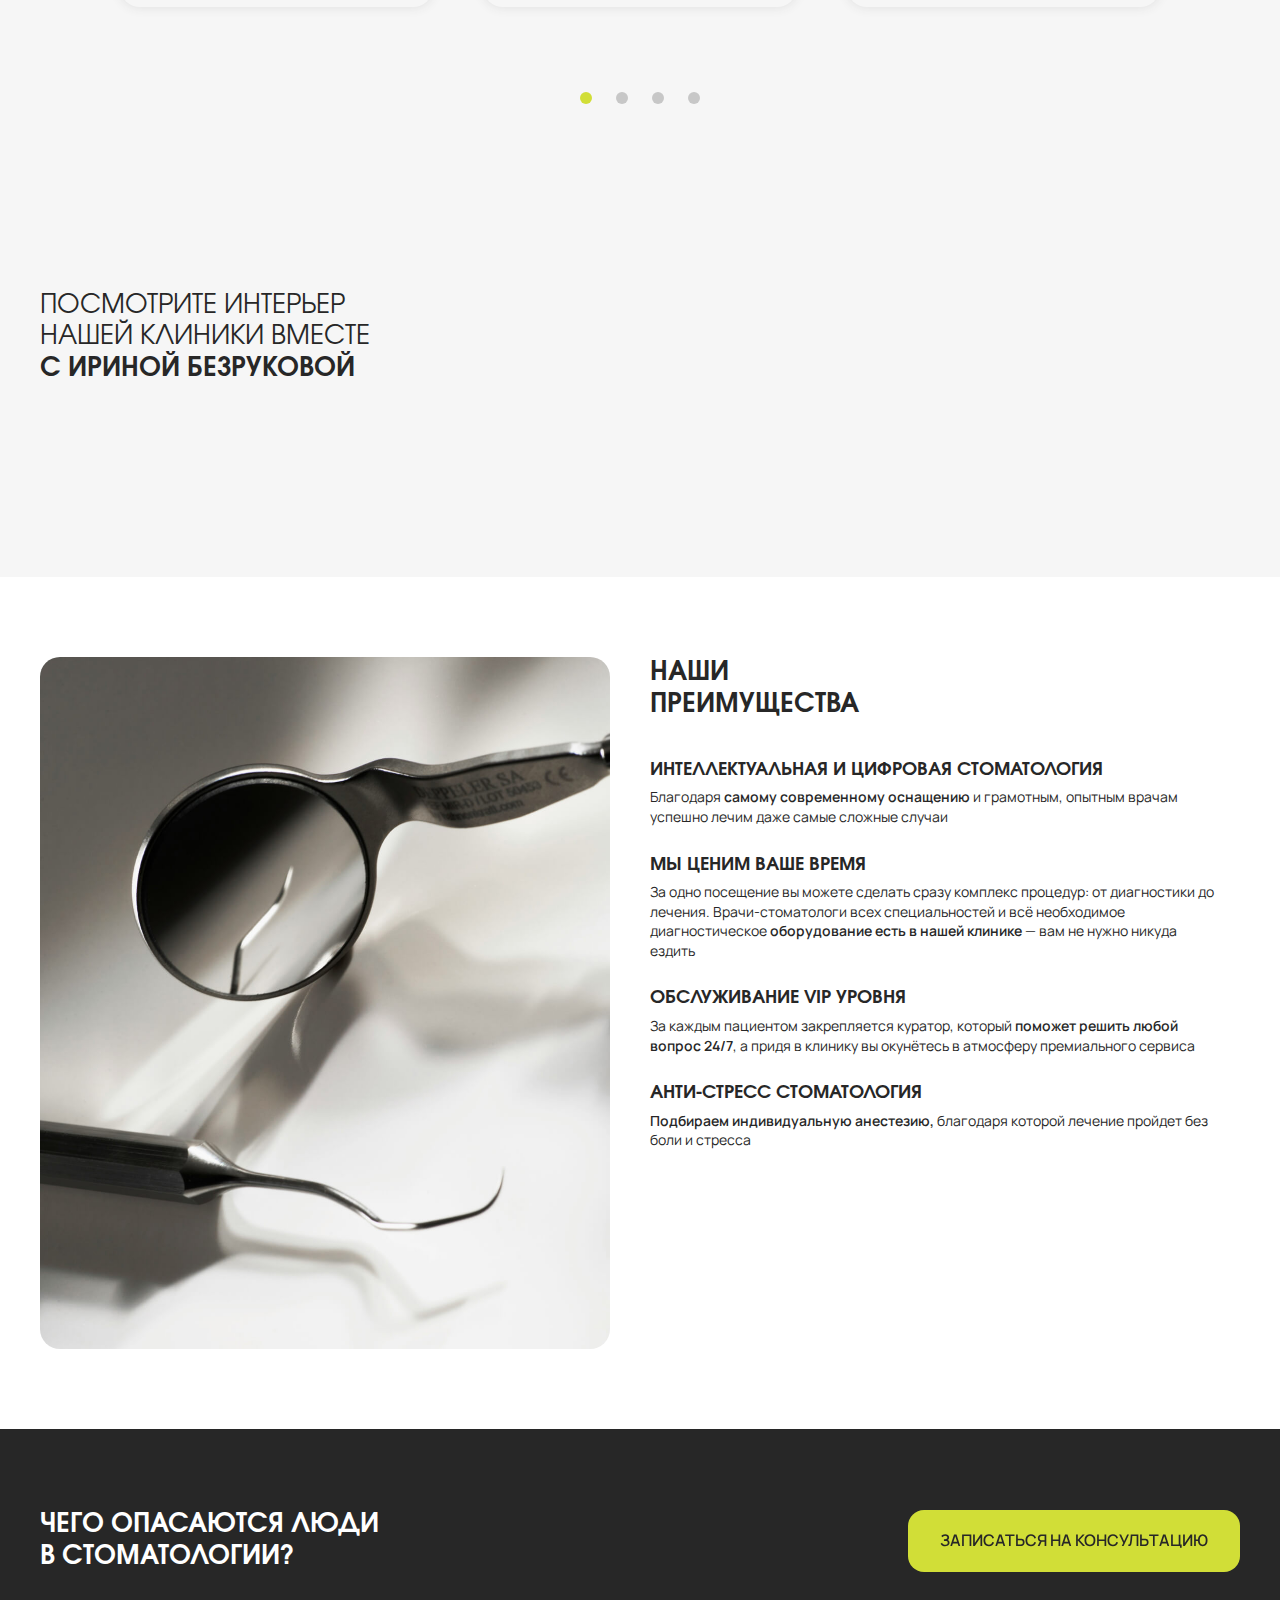
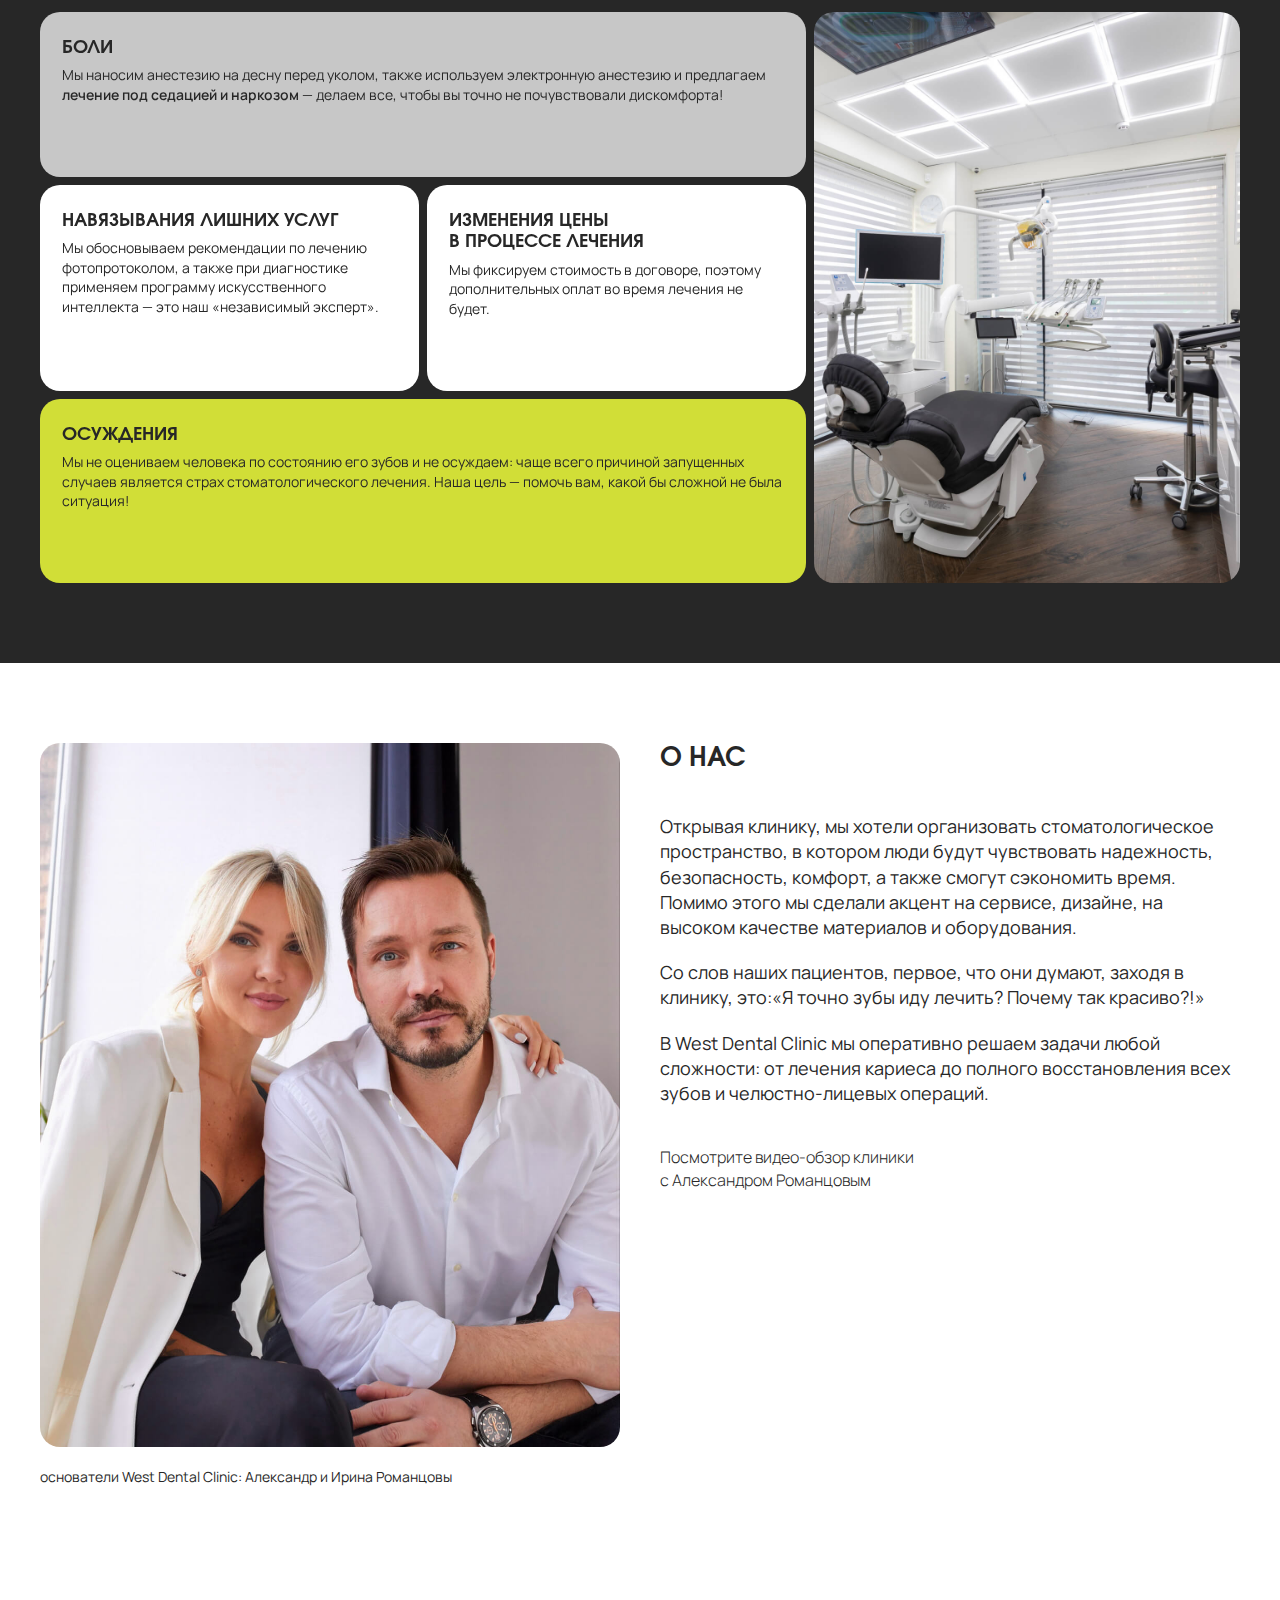
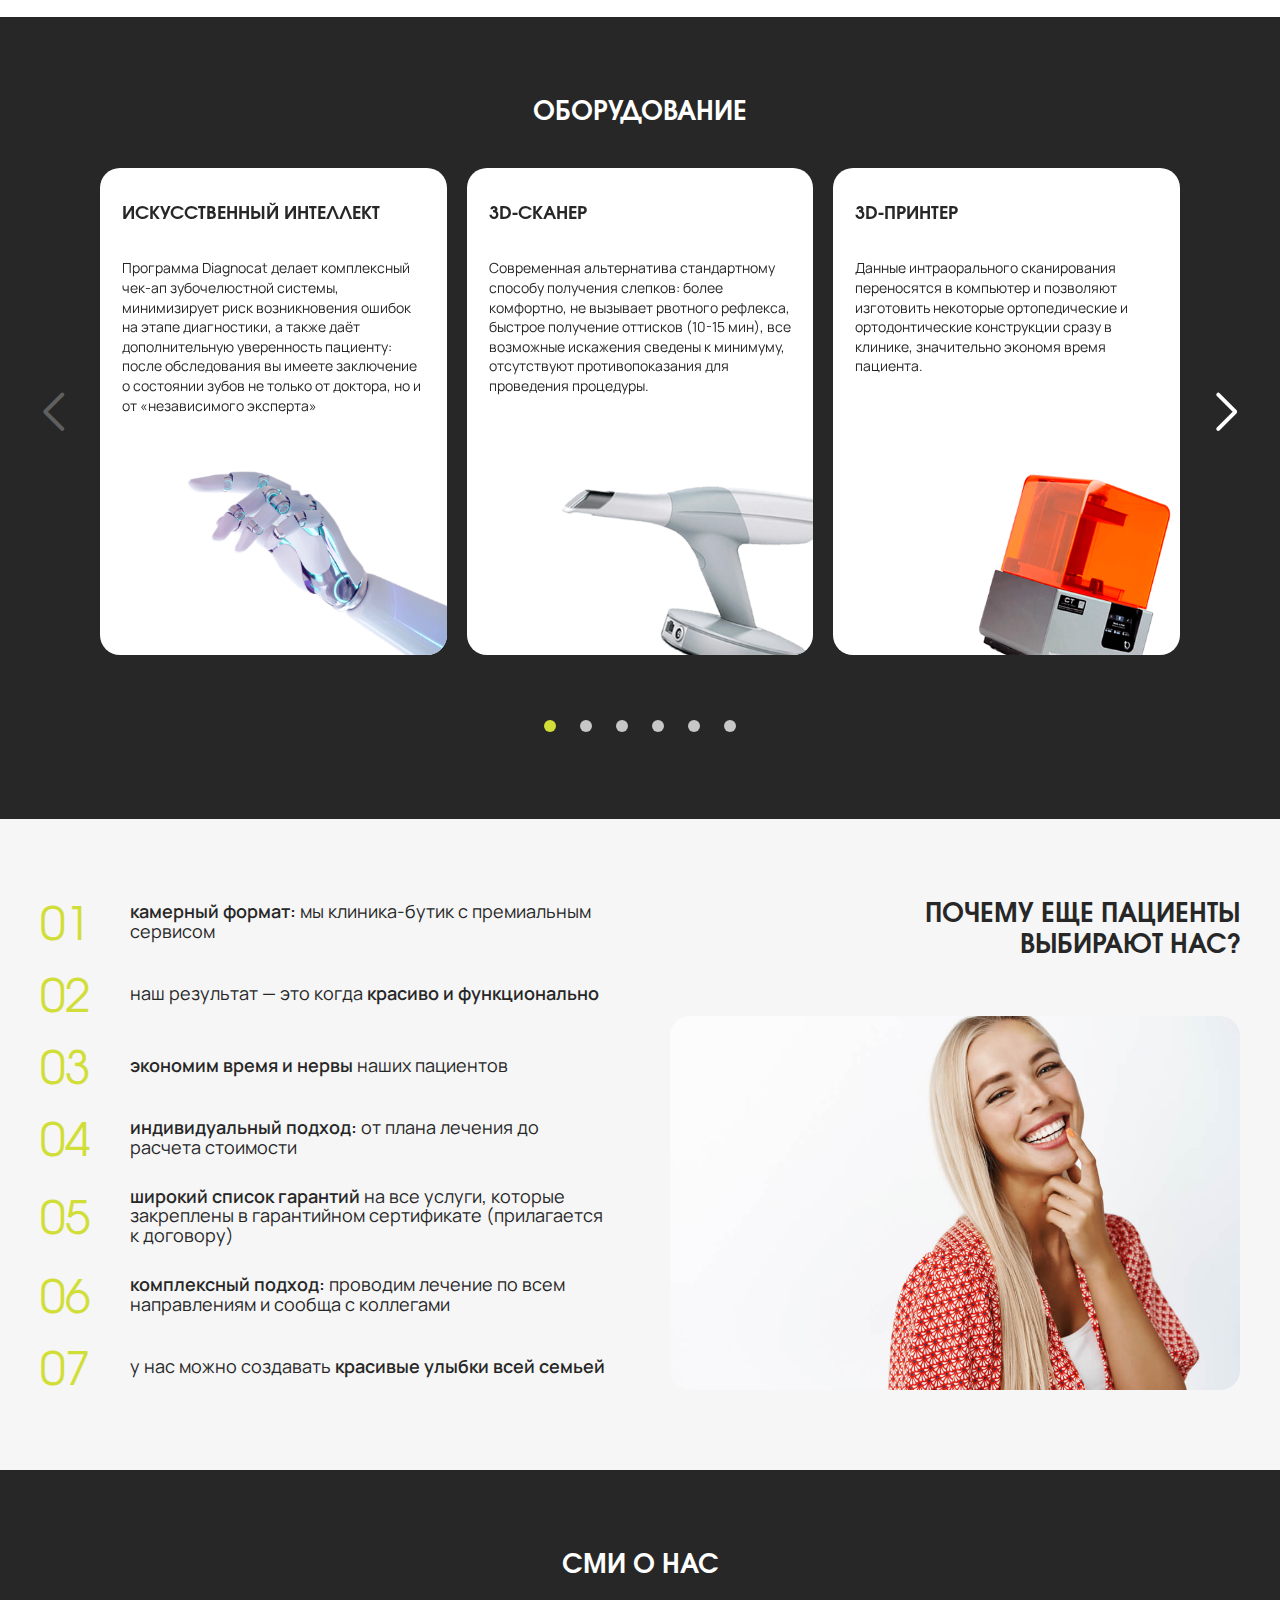
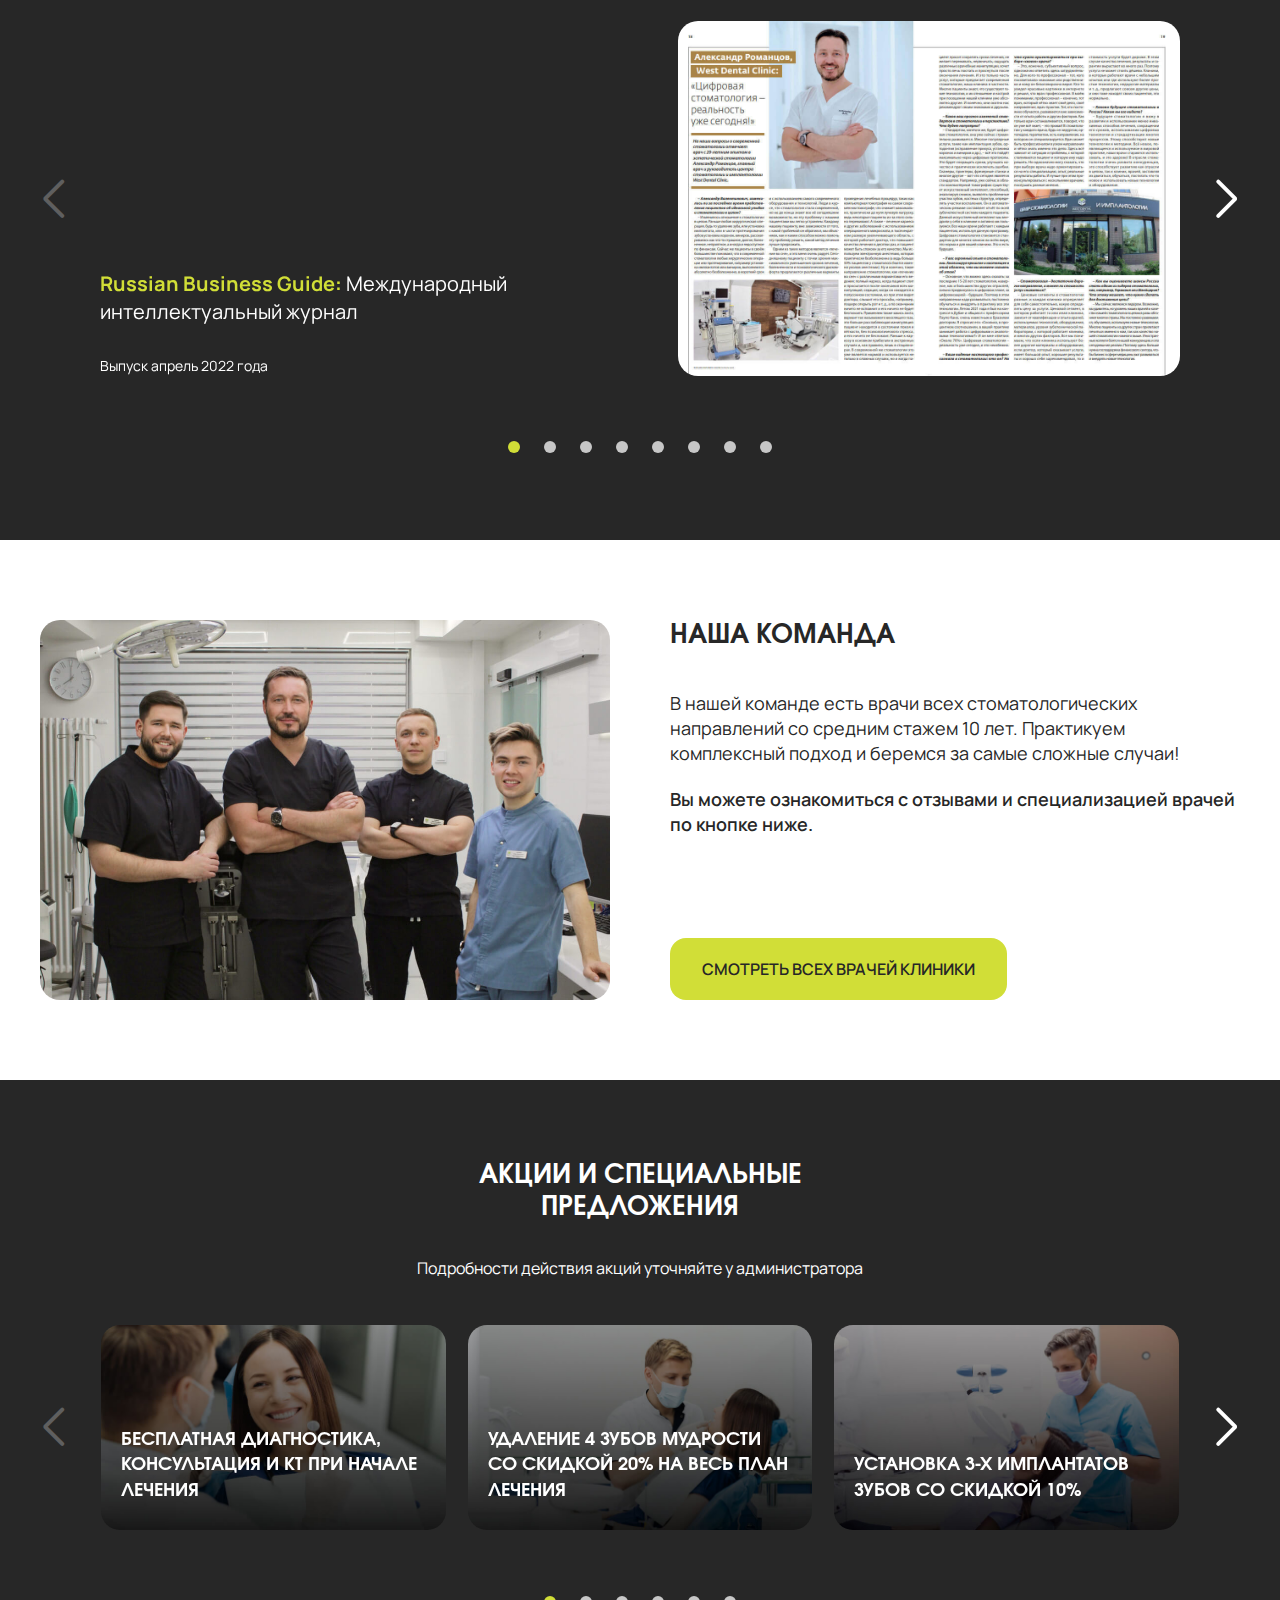
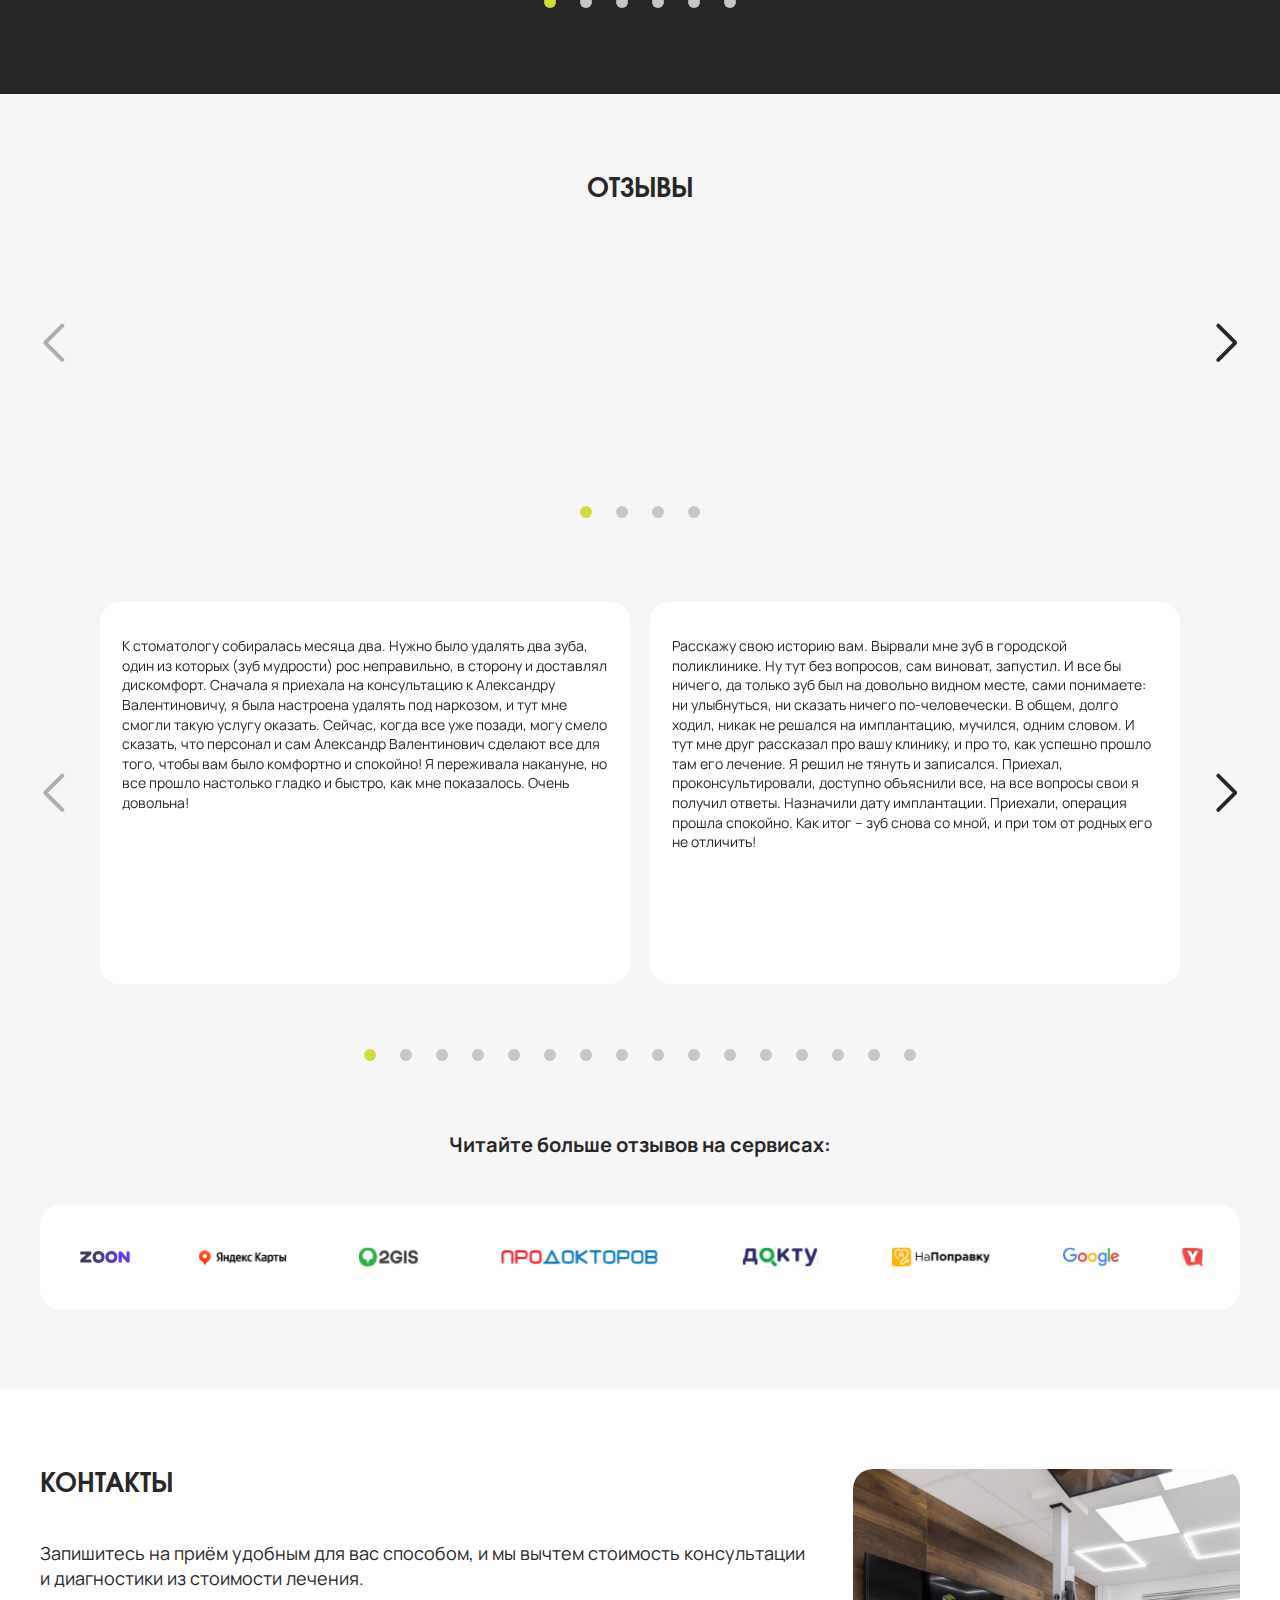
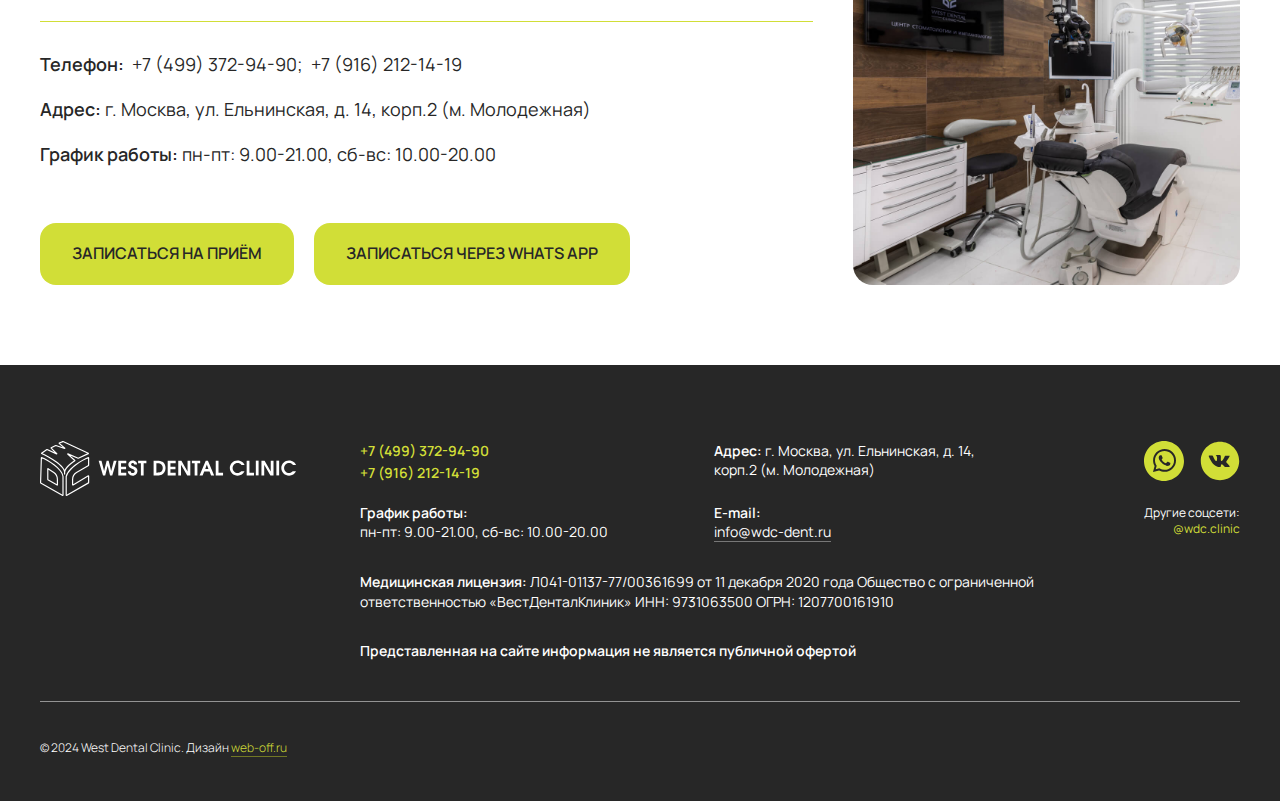
==== commit a4fdaed5: "responsive" ====
--- a/index.html
+++ b/index.html
@@ -380,7 +380,7 @@
                         <img class="adv__pic" src="./img/advantage.jpg" alt="">
                     </div>
                     <div class="adv__desc">
-                        <h2 class="title title_h2">наши<br>приемущества</h2>
+                        <h2 class="title title_h2">наши<br>преимущества</h2>
                         <h4 class="title title_h4">Интеллектуальная и цифровая стоматология</h4>
                         <p>Благодаря <strong>самому современному оснащению</strong> и грамотным, опытным врачам успешно
                             лечим даже самые сложные случаи</p>
@@ -941,12 +941,18 @@
                     </div>
                 </div>
                 <div class="footer__soc">
-                    <a href="#" class="footer__soclink">
-                        <img src="img/icon_wa.svg" alt="">
-                    </a>
-                    <a href="#" class="footer__soclink">
-                        <img src="img/icon_vk.svg" alt="">
-                    </a>
+                    <div class="footer__socwrap">
+                        <a href="#" class="footer__soclink">
+                            <img src="img/icon_wa.svg" alt="">
+                        </a>
+                        <a href="#" class="footer__soclink">
+                            <img src="img/icon_vk.svg" alt="">
+                        </a>
+                    </div>
+                    <div class="footer__socother">
+                        <span>Другие соцсети: </span>
+                        <a href="">@wdc.clinic</a>
+                    </div>
                 </div>
                 <p class="footer__lic"><strong>Медицинская лицензия:</strong> Л041-01137-77/00361699 от 11 декабря 2020 года Общество с ограниченной ответственностью «ВестДенталКлиник» ИНН: 9731063500 ОГРН: 1207700161910</p>
                 <p class="footer__pub"><strong>Представленная на сайте информация не является публичной офертой</strong></p>
--- a/css/main.css
+++ b/css/main.css
@@ -1102,6 +1102,11 @@
   right: 0;
   top: 76px;
   display: flex;
+  flex-direction: column;
+  gap: 24px;
+}
+.footer__socwrap {
+  display: flex;
   gap: 16px;
 }
 .footer__soclink {
@@ -1143,6 +1148,35 @@
   right: 0;
   width: 0;
   left: auto;
+}
+.footer__socother {
+  grid-area: 2/1/3/3;
+  font-family: var(-third-family);
+  font-size: 12px;
+  text-align: right;
+}
+.footer__socother span {
+  display: block;
+}
+.footer__socother a {
+  color: var(--green);
+  position: relative;
+  display: inline-block;
+}
+.footer__socother a:before {
+  content: "";
+  height: 1px;
+  position: absolute;
+  bottom: 0;
+  width: 100%;
+  right: 0;
+  width: 0;
+  background: #717725;
+  transition: var(--transition);
+}
+.footer__socother a:hover::before {
+  width: 100%;
+  left: 0;
 }
 
 body.oh {
@@ -2398,130 +2432,6 @@
   .contact__btnwrap {
     margin-top: 0;
   }
-}
-@media only screen and (max-width: 599px) {
-  .interier {
-    grid-template: auto/1fr;
-    gap: 32px;
-  }
-  .star-pagination {
-    display: block;
-  }
-  .interier__title {
-    text-align: center;
-  }
-  h1 {
-    text-align: left;
-  }
-  .fear .title_h2 {
-    text-align: left;
-    flex-direction: column;
-    align-items: flex-start;
-    gap: 20px;
-  }
-  .smi-gal .swiper-slide {
-    flex-direction: column;
-    gap: 10px;
-    align-items: flex-start;
-  }
-  .smi-gal__picwrap {
-    width: 100%;
-    max-width: 100%;
-    order: 1;
-    margin-bottom: 12px;
-  }
-  .smi-gal__descwrap {
-    order: 2;
-  }
-  .adv__wrap {
-    flex-direction: column;
-  }
-  .adv__picwrap, .adv__desc {
-    width: 100%;
-  }
-  .adv__picwrap {
-    order: 2;
-    width: 300px;
-    margin: 0 auto;
-  }
-  .adv__desc {
-    order: 1;
-  }
-  .about__wrap {
-    flex-direction: column;
-    display: flex;
-    gap: 20px;
-  }
-  .about__picblock {
-    order: 2;
-    width: 100%;
-    margin: 0 auto;
-  }
-  .about__desc {
-    order: 1;
-  }
-  .about__video {
-    order: 3;
-    width: 100%;
-    flex-direction: column;
-    display: flex;
-  }
-  .about__video br {
-    display: none;
-  }
-  .about__video p {
-    order: 2;
-  }
-  .about__video .about__videowrap {
-    order: 1;
-    margin-bottom: 8px;
-  }
-  .why__wrap {
-    flex-direction: column;
-    display: flex;
-  }
-  .why__wrap .why__list {
-    order: 2;
-    margin-bottom: 20px;
-  }
-  .why__wrap .title {
-    order: 1;
-  }
-  .why__wrap .why__picwrap {
-    order: 3;
-    width: 300px;
-    margin: 0 auto;
-  }
-  .team__wrap {
-    flex-direction: column;
-    display: flex;
-  }
-  .team__wrap .team__picwrap {
-    order: 2;
-    width: 300px;
-    margin: 0 auto;
-  }
-  .team__wrap .team__desc {
-    order: 1;
-  }
-  .team__wrap .team__btnwrap {
-    order: 2;
-    align-self: center;
-  }
-  .review__servlist {
-    flex-direction: column;
-    gap: 30px;
-  }
-  .contact__wrap .contact__desc .contact__text p {
-    margin-bottom: 14px;
-  }
-  .contact__wrap .contact__desc .btn {
-    margin: 10px auto;
-  }
-  .contact__wrap .contact__picwrap {
-    width: 300px;
-    margin: 0 auto;
-  }
   .footer__wrap {
     display: flex;
     flex-direction: column;
@@ -2542,14 +2452,146 @@
   .footer__wrap .footer__soc {
     top: 38px;
     gap: 12px;
+    gap: 28px;
   }
   .footer__wrap .footer__soc .footer__soclink {
     width: 22px;
     height: 22px;
   }
+  .footer__wrap .footer__socwrap {
+    justify-content: flex-end;
+    gap: 12px;
+  }
+  .footer__wrap .footer__socother {
+    font-size: 10px;
+  }
   .footer__copy {
     padding: 24px 0 26px;
     font-size: 10px;
+  }
+}
+@media only screen and (max-width: 599px) {
+  .interier {
+    grid-template: auto/1fr;
+    gap: 32px;
+  }
+  .star-pagination {
+    display: block;
+  }
+  .interier__title {
+    text-align: center;
+  }
+  h1 {
+    text-align: left;
+  }
+  .fear .title_h2 {
+    text-align: left;
+    flex-direction: column;
+    align-items: flex-start;
+    gap: 20px;
+  }
+  .smi-gal .swiper-slide {
+    flex-direction: column;
+    gap: 10px;
+    align-items: flex-start;
+  }
+  .smi-gal__picwrap {
+    width: 100%;
+    max-width: 100%;
+    order: 1;
+    margin-bottom: 12px;
+  }
+  .smi-gal__descwrap {
+    order: 2;
+  }
+  .adv__wrap {
+    flex-direction: column;
+  }
+  .adv__picwrap, .adv__desc {
+    width: 100%;
+  }
+  .adv__picwrap {
+    order: 2;
+    width: 300px;
+    margin: 0 auto;
+  }
+  .adv__desc {
+    order: 1;
+  }
+  .about__wrap {
+    flex-direction: column;
+    display: flex;
+    gap: 20px;
+  }
+  .about__picblock {
+    order: 2;
+    width: 100%;
+    margin: 0 auto;
+  }
+  .about__desc {
+    order: 1;
+  }
+  .about__video {
+    order: 3;
+    width: 100%;
+    flex-direction: column;
+    display: flex;
+  }
+  .about__video br {
+    display: none;
+  }
+  .about__video p {
+    order: 2;
+  }
+  .about__video .about__videowrap {
+    order: 1;
+    margin-bottom: 8px;
+  }
+  .why__wrap {
+    flex-direction: column;
+    display: flex;
+  }
+  .why__wrap .why__list {
+    order: 2;
+    margin-bottom: 20px;
+  }
+  .why__wrap .title {
+    order: 1;
+  }
+  .why__wrap .why__picwrap {
+    order: 3;
+    width: 300px;
+    margin: 0 auto;
+  }
+  .team__wrap {
+    flex-direction: column;
+    display: flex;
+  }
+  .team__wrap .team__picwrap {
+    order: 2;
+    width: 300px;
+    margin: 0 auto;
+  }
+  .team__wrap .team__desc {
+    order: 1;
+  }
+  .team__wrap .team__btnwrap {
+    order: 2;
+    align-self: center;
+  }
+  .review__servlist {
+    flex-direction: column;
+    gap: 30px;
+  }
+  .contact__wrap .contact__desc .contact__text p {
+    margin-bottom: 14px;
+  }
+  .contact__wrap .contact__desc .btn {
+    margin: 10px auto;
+  }
+  .contact__wrap .contact__picwrap {
+    width: 300px;
+    margin: 0 auto;
   }
   .doccard {
     display: flex;
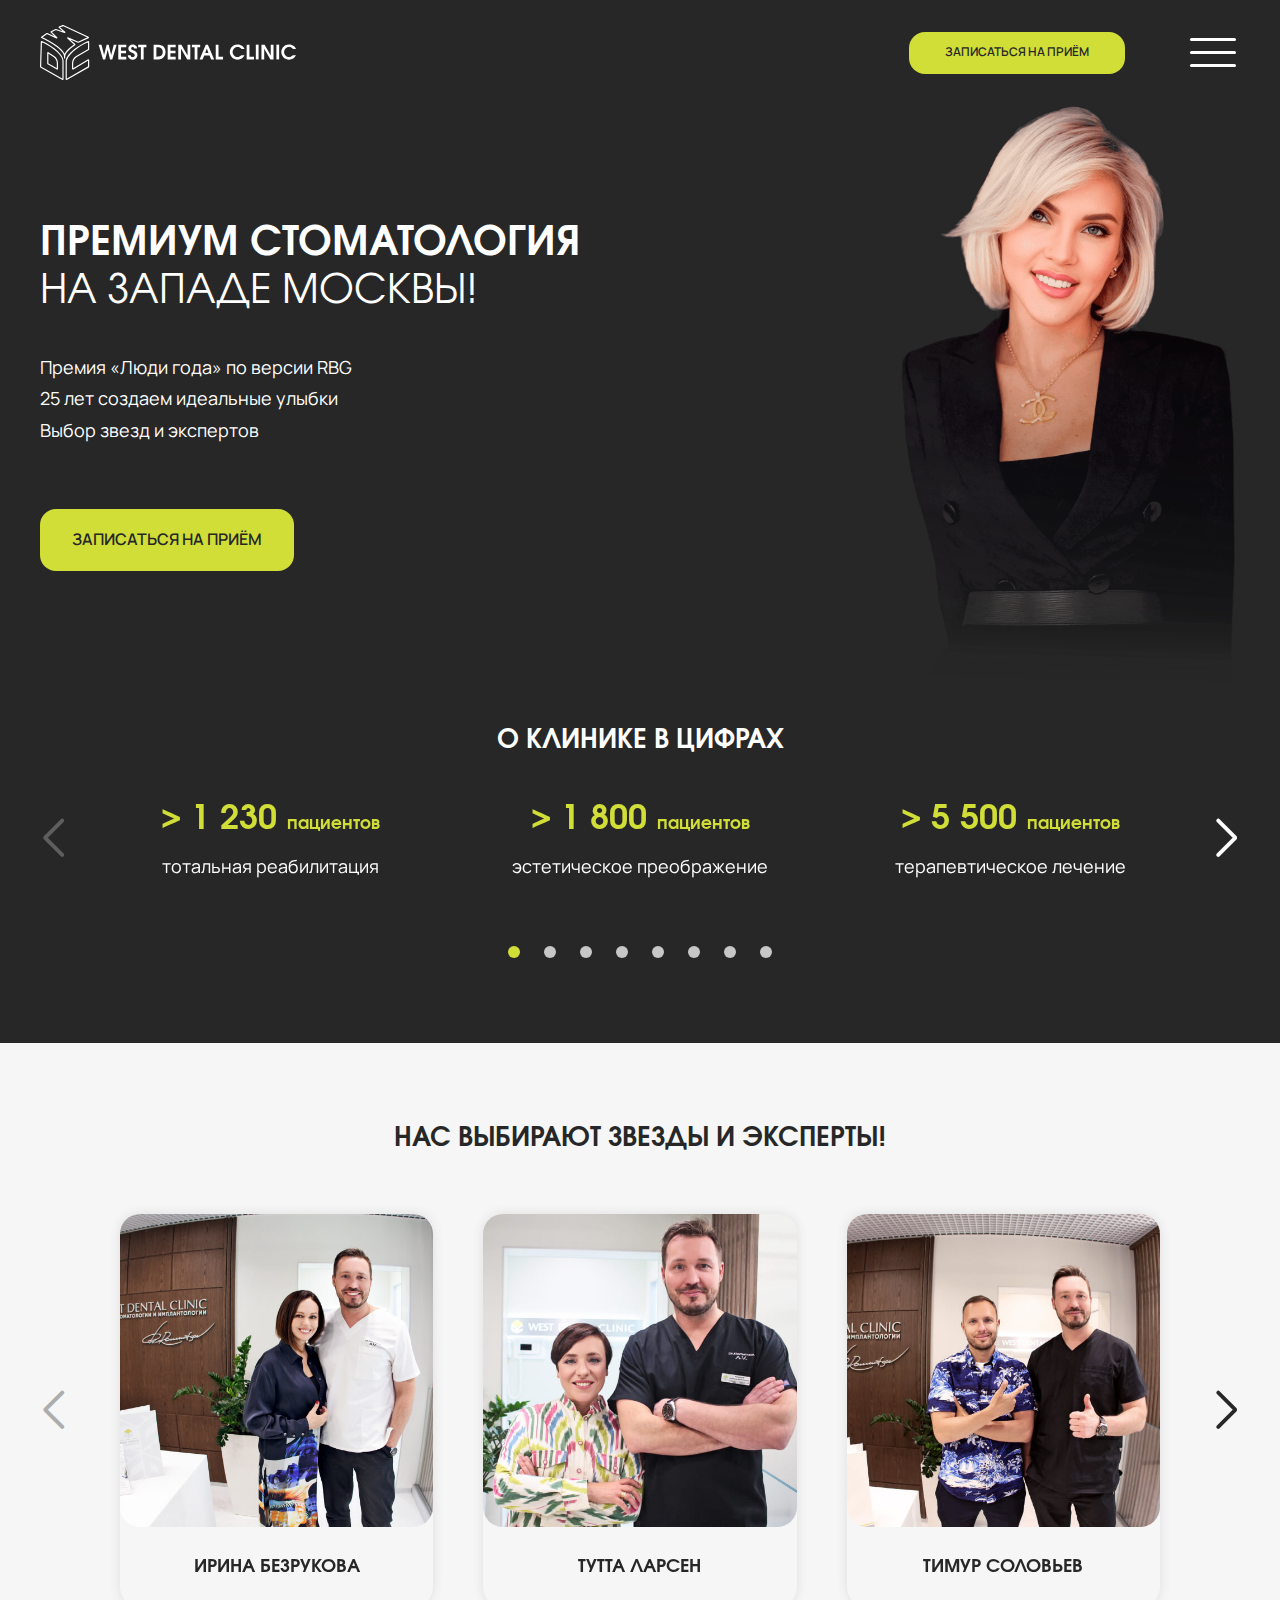
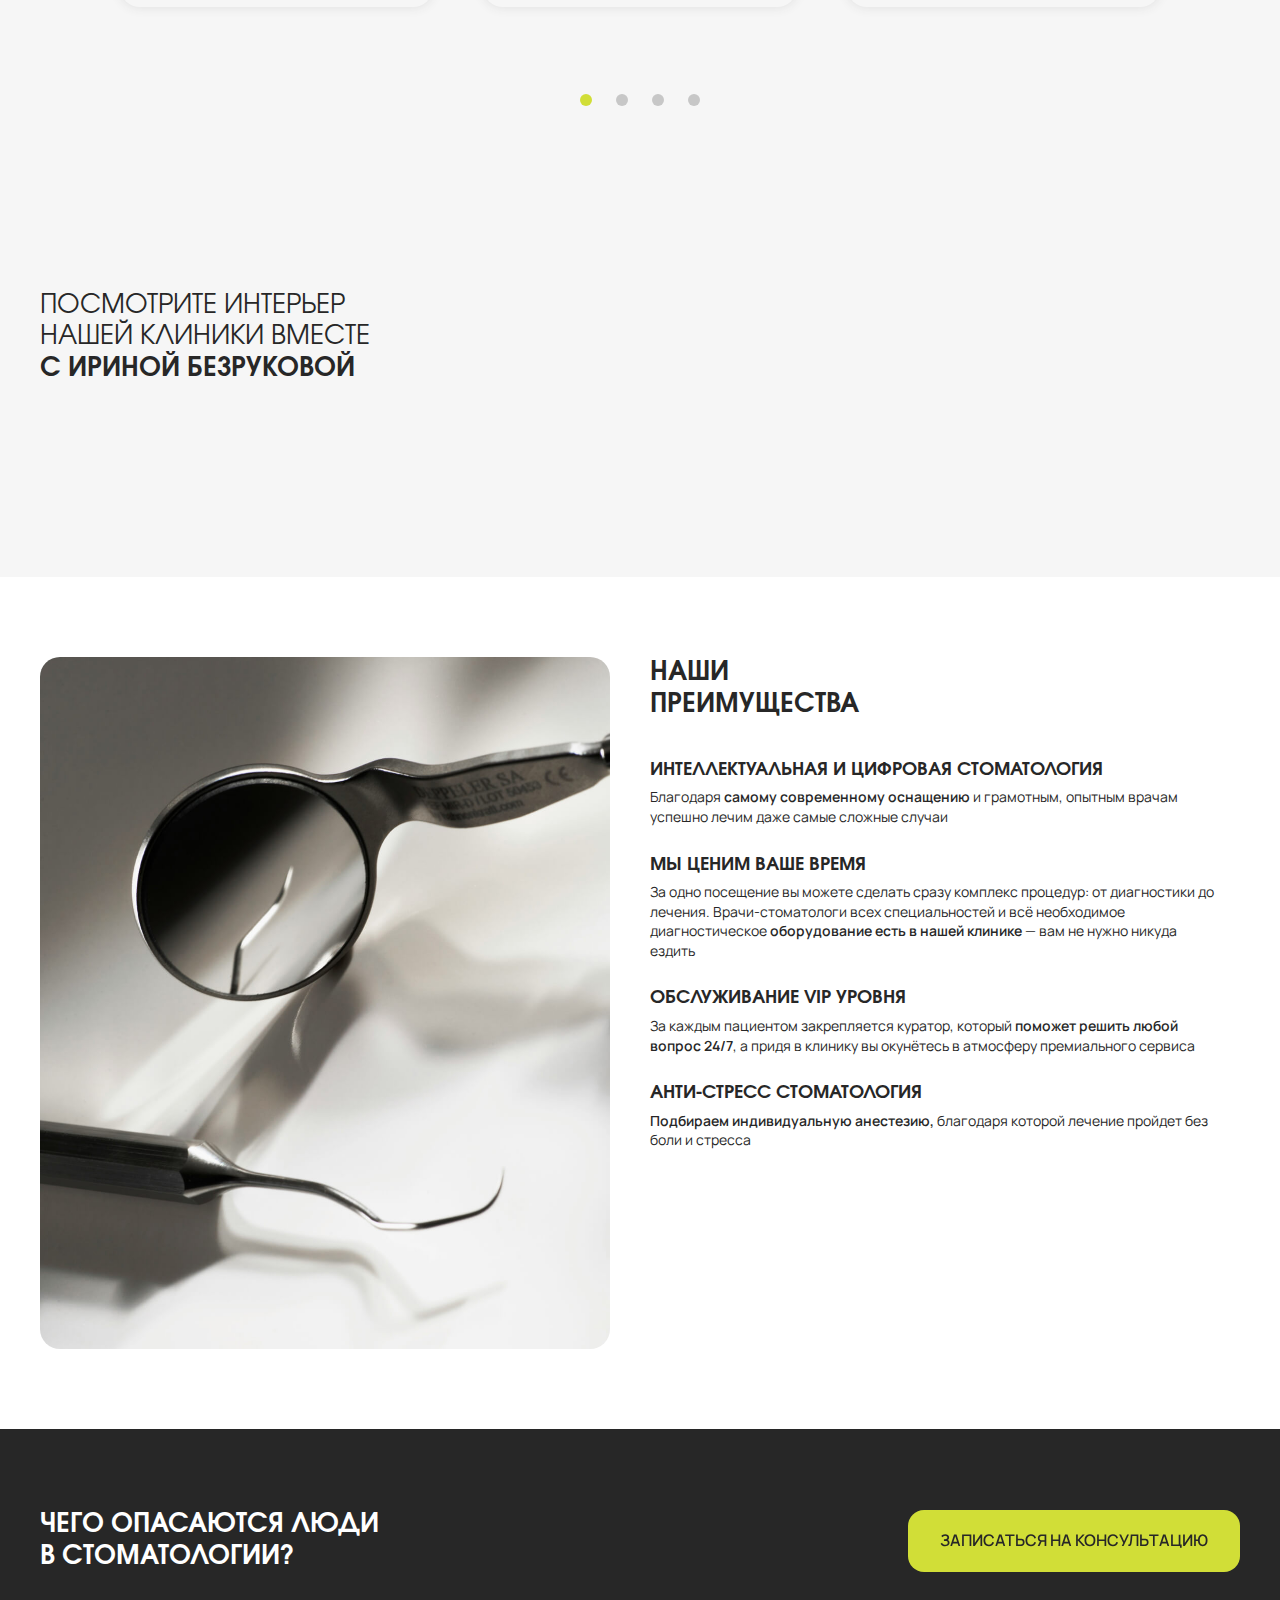
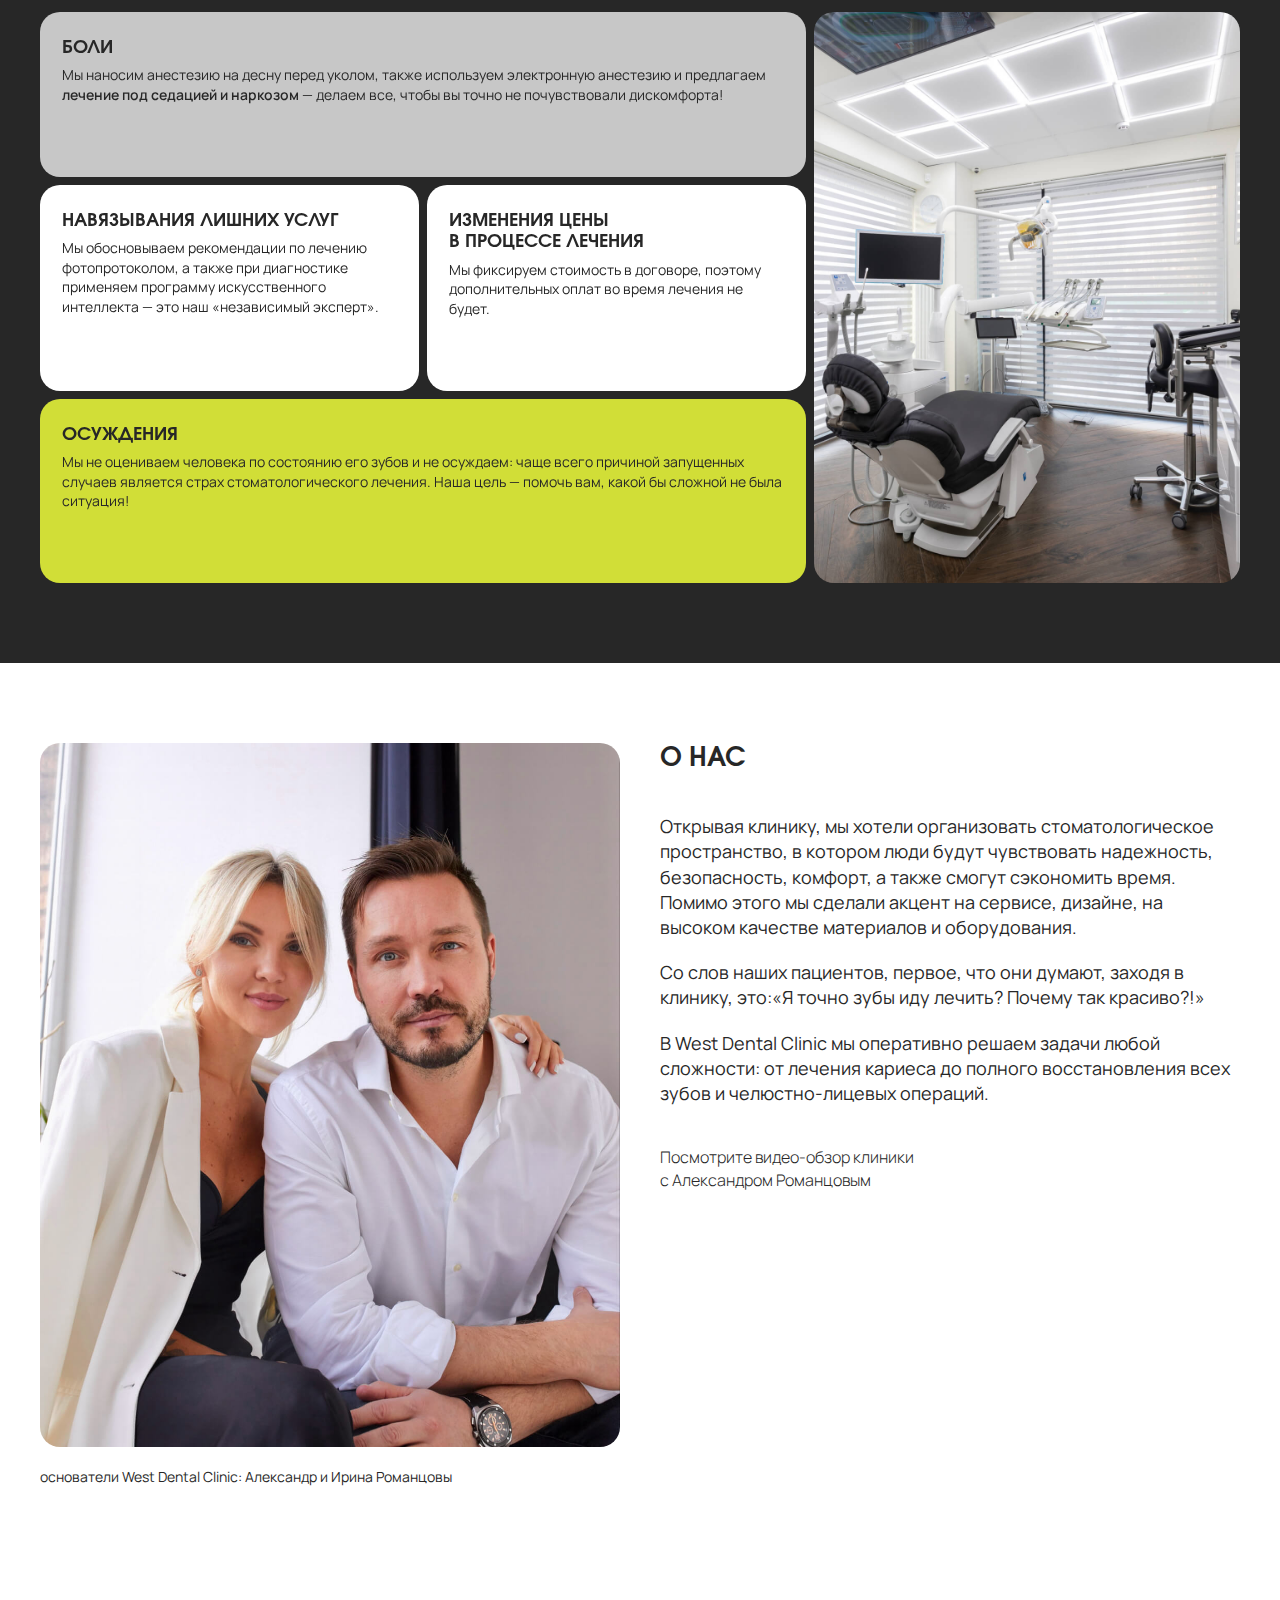
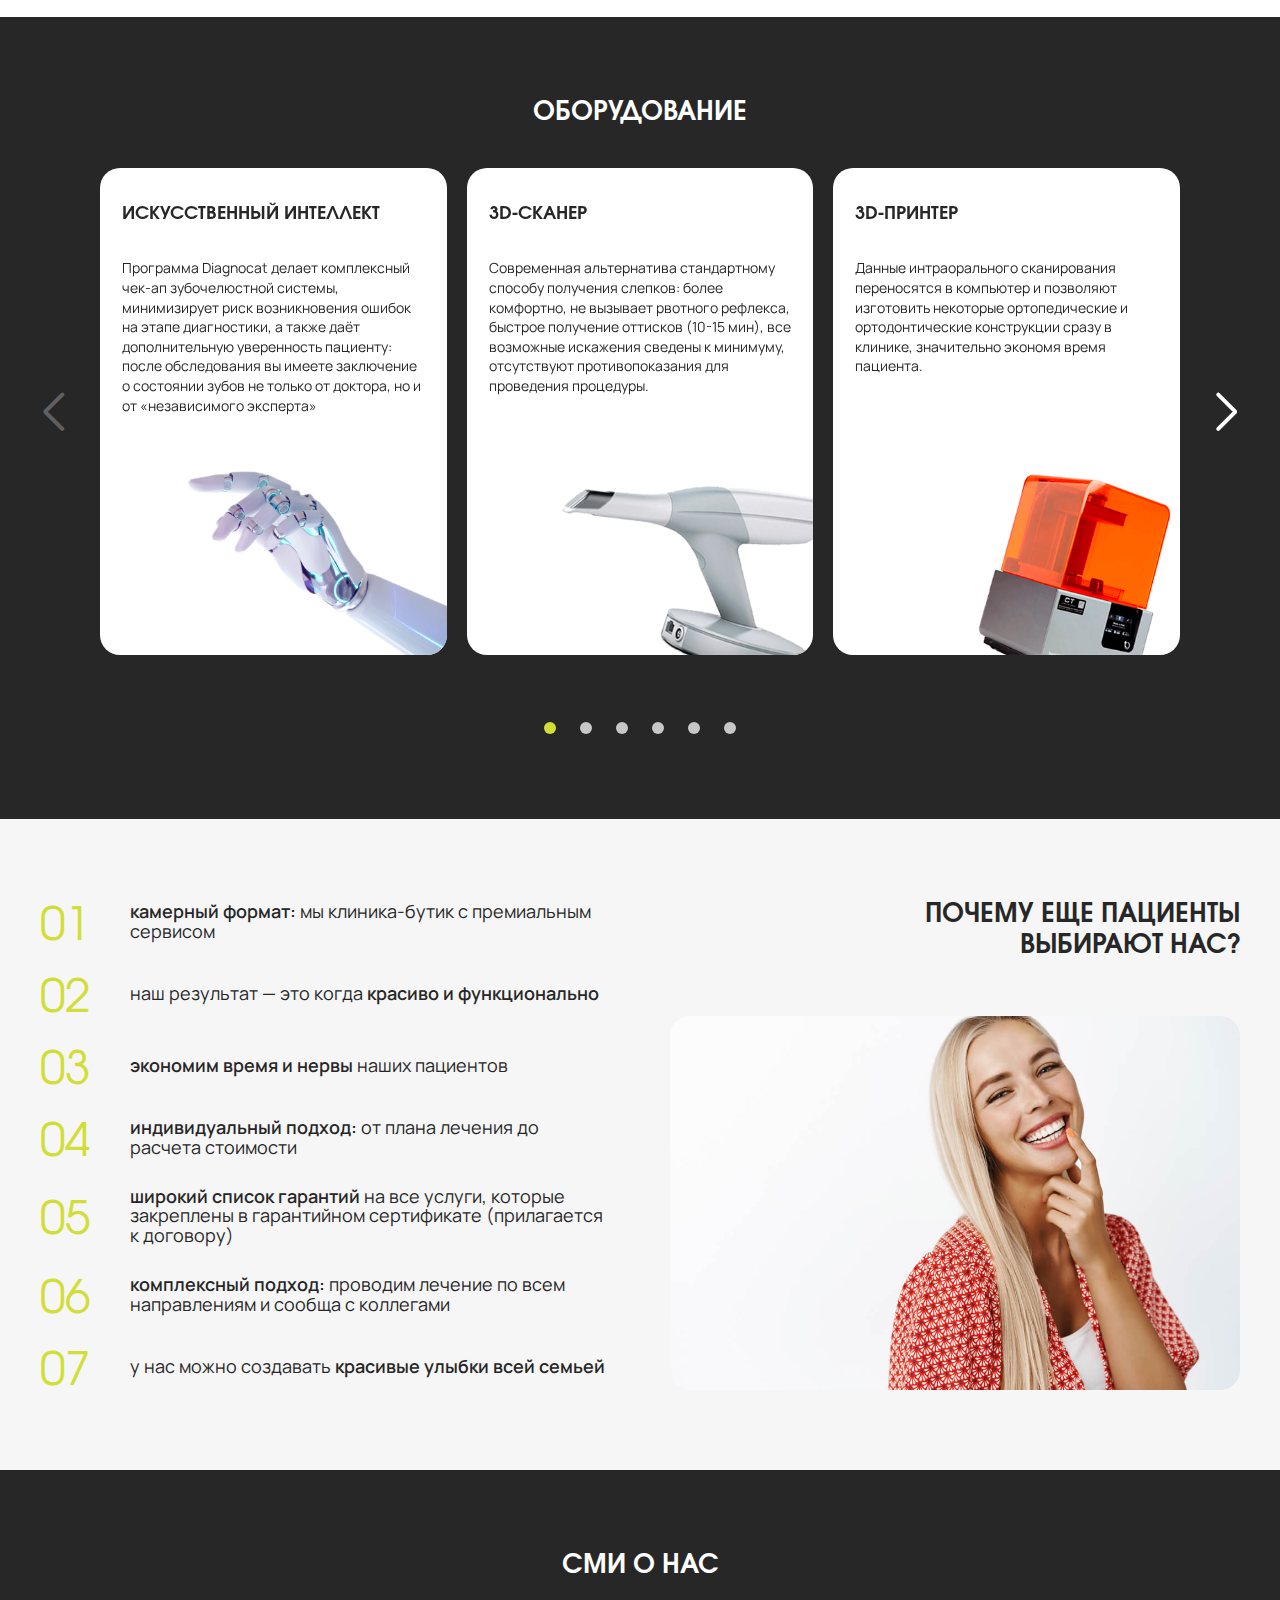
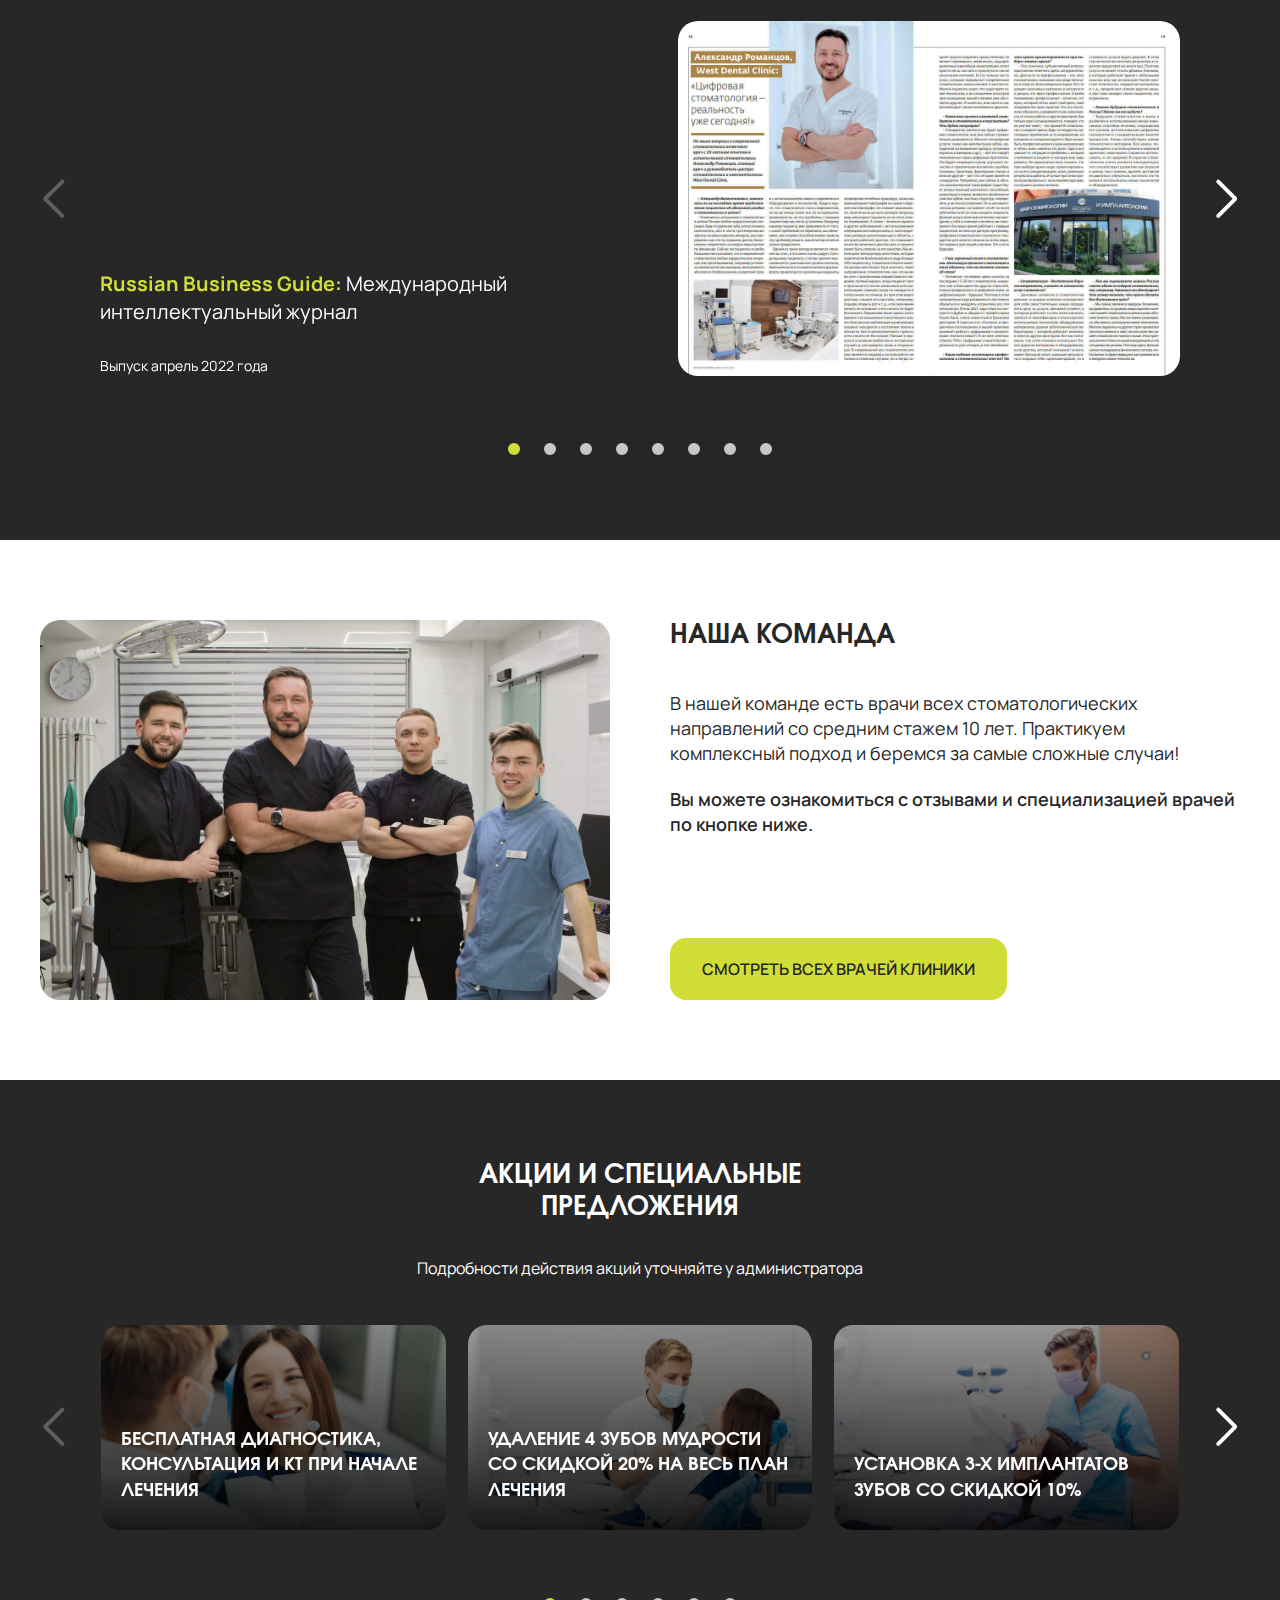
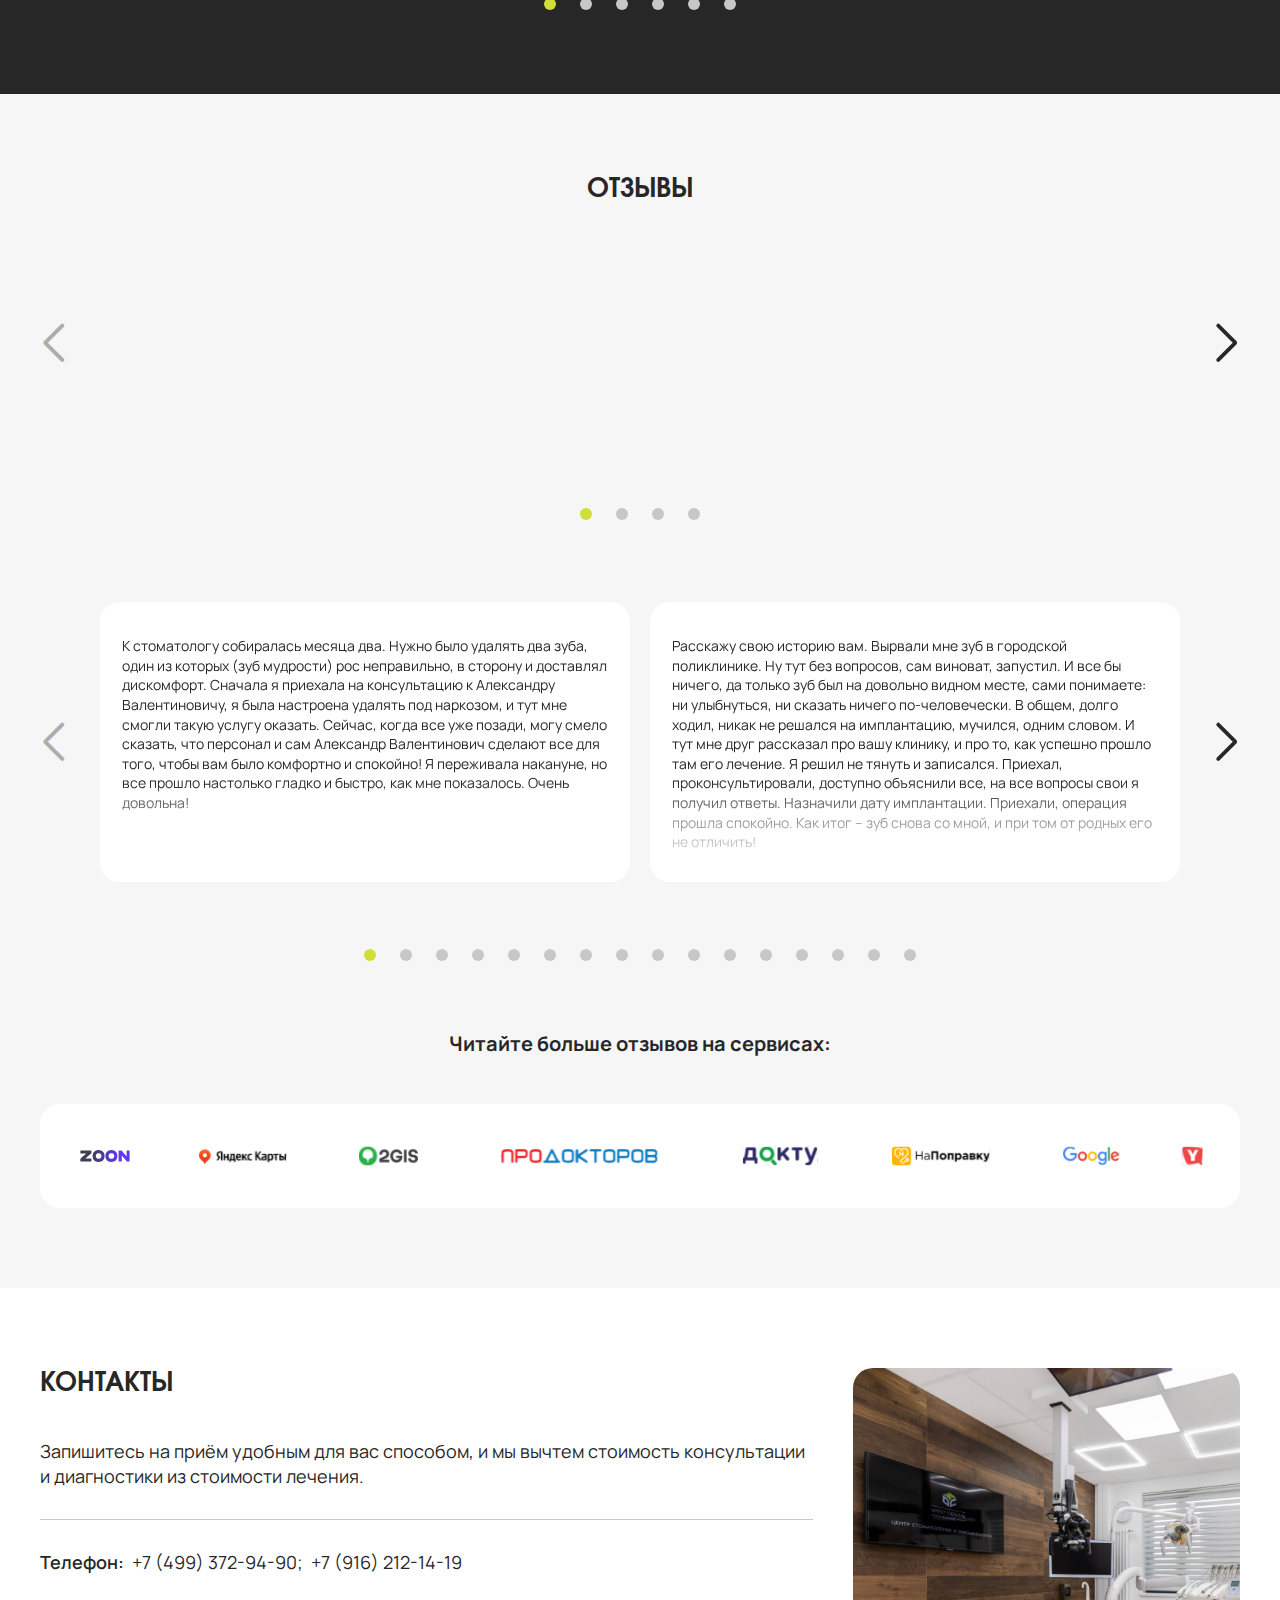
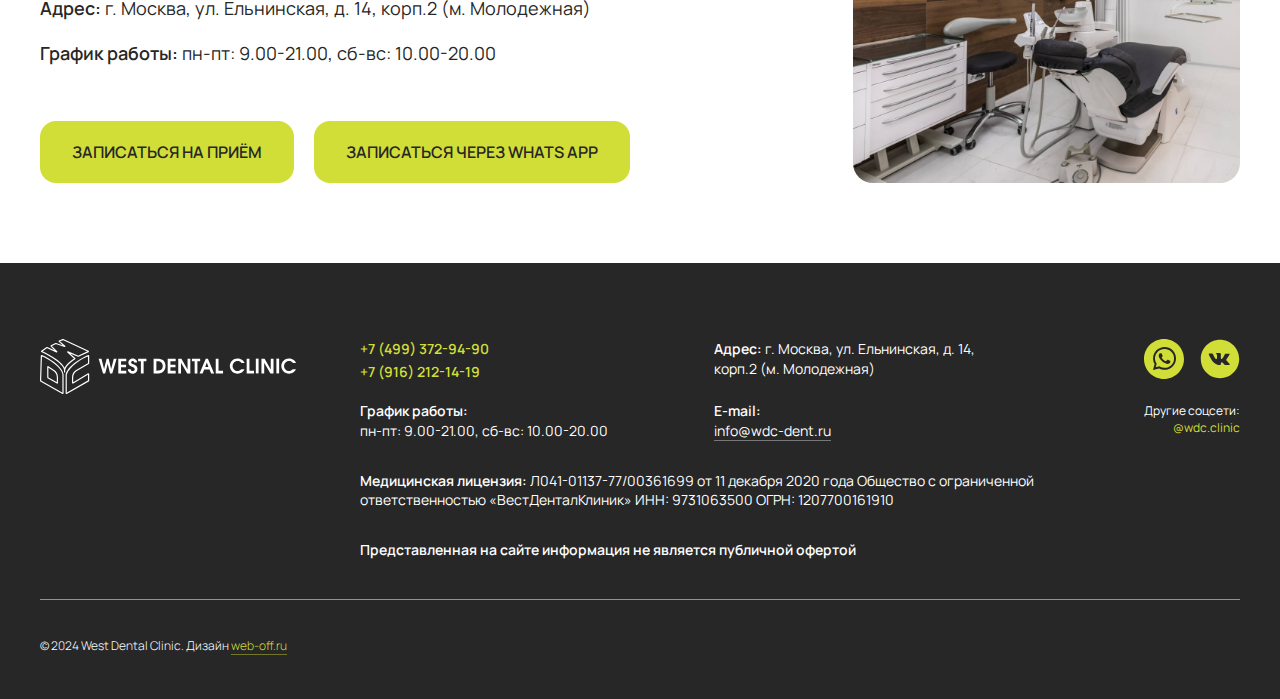
==== commit adf3292a: "responsive" ====
--- a/index.html
+++ b/index.html
@@ -993,6 +993,15 @@
                 </div>
             </div>
         </div>
+        <div class="modal modal_review" data-attr="modal_review">
+            <div class="modal__body">
+                <div class="modal__close">
+                    <svg width="26" height="26" viewBox="0 0 26 26" fill="none" xmlns="http://www.w3.org/2000/svg">
+                        <path d="M1 1L13 13M13 13L25 25M13 13L25 1M13 13L1 25" stroke="#272727" stroke-width="2"></path>
+                    </svg>
+                </div>
+            </div>
+        </div>
     </div>
     <script src="js/jquery-3.6.0.min.js"></script>
     <script src="https://cdn.jsdelivr.net/npm/swiper@11/swiper-bundle.min.js"></script>
--- a/css/main.css
+++ b/css/main.css
@@ -184,7 +184,7 @@
   padding: 0;
   margin: 0;
   background: var(--white);
-  font-family: var(--font-family);
+  font-family: var(--second-family);
 }
 
 .oh {
@@ -955,10 +955,11 @@
 }
 .review-text .swiper-slide {
   background: var(--white);
-  height: auto;
+  height: 280px;
   padding: 34px 22px;
   font-family: var(--second-family);
   border-radius: 20px;
+  cursor: pointer;
 }
 .review-text .swiper-slide a {
   text-decoration: underline;
@@ -966,6 +967,17 @@
 }
 .review-text .swiper-slide a:hover {
   text-decoration: none;
+}
+.review-text .swiper-slide:after {
+  content: "";
+  display: block;
+  position: absolute;
+  width: 100%;
+  height: 100px;
+  background: linear-gradient(to bottom, rgba(255, 255, 255, 0) 0%, rgba(255, 255, 255, 0.65) 50%, rgb(255, 255, 255) 100%);
+  bottom: 0;
+  left: 0px;
+  border-radius: 20px;
 }
 
 .contact__wrap {
@@ -1519,6 +1531,9 @@
 .modal .formwrap label:not(.btn) .error__text {
   display: none;
 }
+.modal[data-attr=modal_review] {
+  width: 400px;
+}
 
 .call {
   font-family: var(--second-family);
@@ -2153,6 +2168,8 @@
   .fear__desc div,
   .fear__picwrap,
   .eq-gal .swiper-slide,
+  .review-text .swiper-slide,
+  .review-text .swiper-slide:after,
   .about__picwrap,
   .about__videoinner,
   .promo-gal .swiper-slide,
@@ -2168,6 +2185,14 @@
   .modal {
     border-radius: 10px;
   }
+  .modal .modal__close {
+    top: 12px;
+    right: 12px;
+  }
+  .modal .modal__close svg {
+    width: 16px;
+    height: 16px;
+  }
   .modal[data-attr=modal_form] {
     width: 300px;
   }
@@ -2178,14 +2203,6 @@
   .modal[data-attr=modal_form] .modal__body h2 {
     font-size: 18px;
     margin-bottom: 12px;
-  }
-  .modal[data-attr=modal_form] .modal__body .modal__close {
-    top: 12px;
-    right: 12px;
-  }
-  .modal[data-attr=modal_form] .modal__body .modal__close svg {
-    width: 16px;
-    height: 16px;
   }
   .modal[data-attr=modal_form] .modal__body .call {
     font-size: 14px;
@@ -2587,7 +2604,7 @@
     margin-bottom: 14px;
   }
   .contact__wrap .contact__desc .btn {
-    margin: 10px auto;
+    margin: 10px 0;
   }
   .contact__wrap .contact__picwrap {
     width: 300px;
@@ -2645,4 +2662,17 @@
   .doccard-min {
     width: 100%;
   }
+  .contact__btnwrap {
+    flex-direction: column;
+    gap: 0;
+  }
+  .textreview-wrap .swiper-pagination .swiper-pagination-bullet {
+    margin: 0 4px !important;
+  }
+  .modal[data-attr=modal_review] {
+    width: 90%;
+  }
+  .modal[data-attr=modal_review] .modal__body {
+    padding: 52px 10px;
+  }
 }/*# sourceMappingURL=main.css.map */